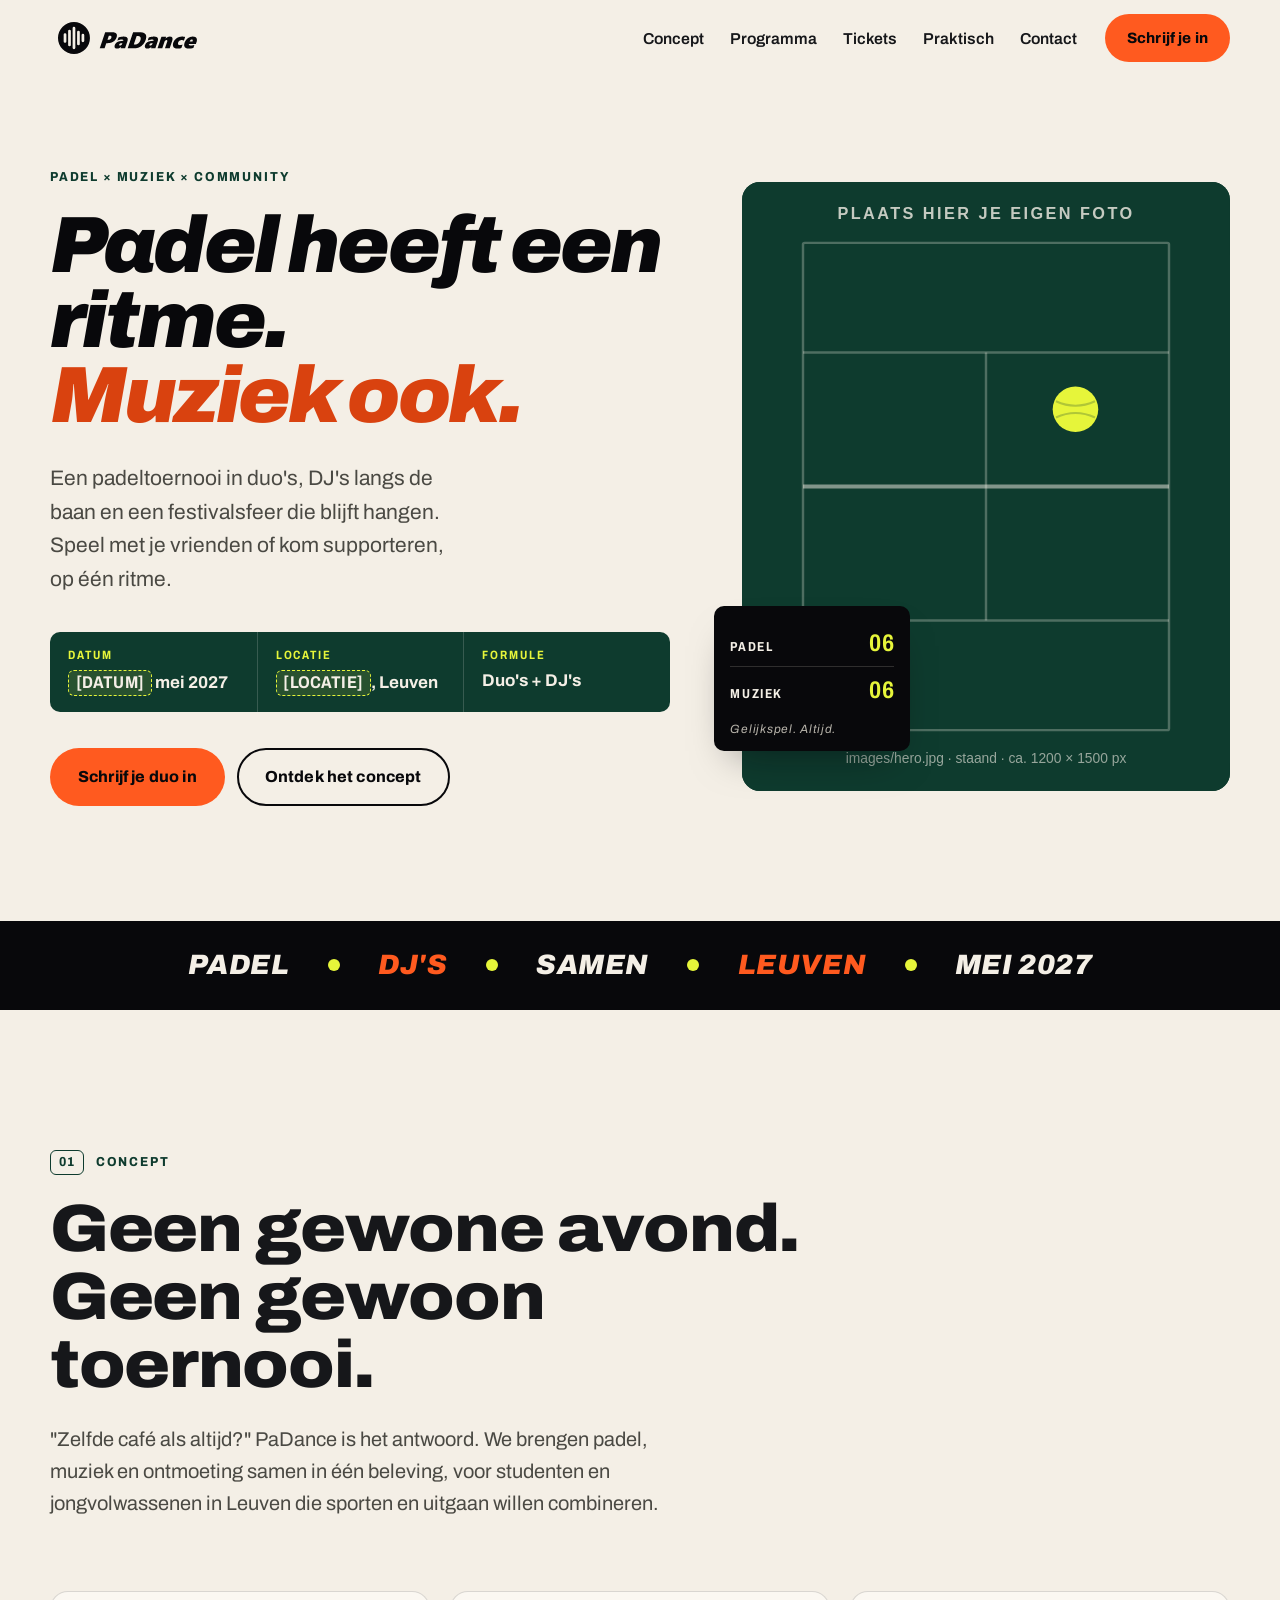
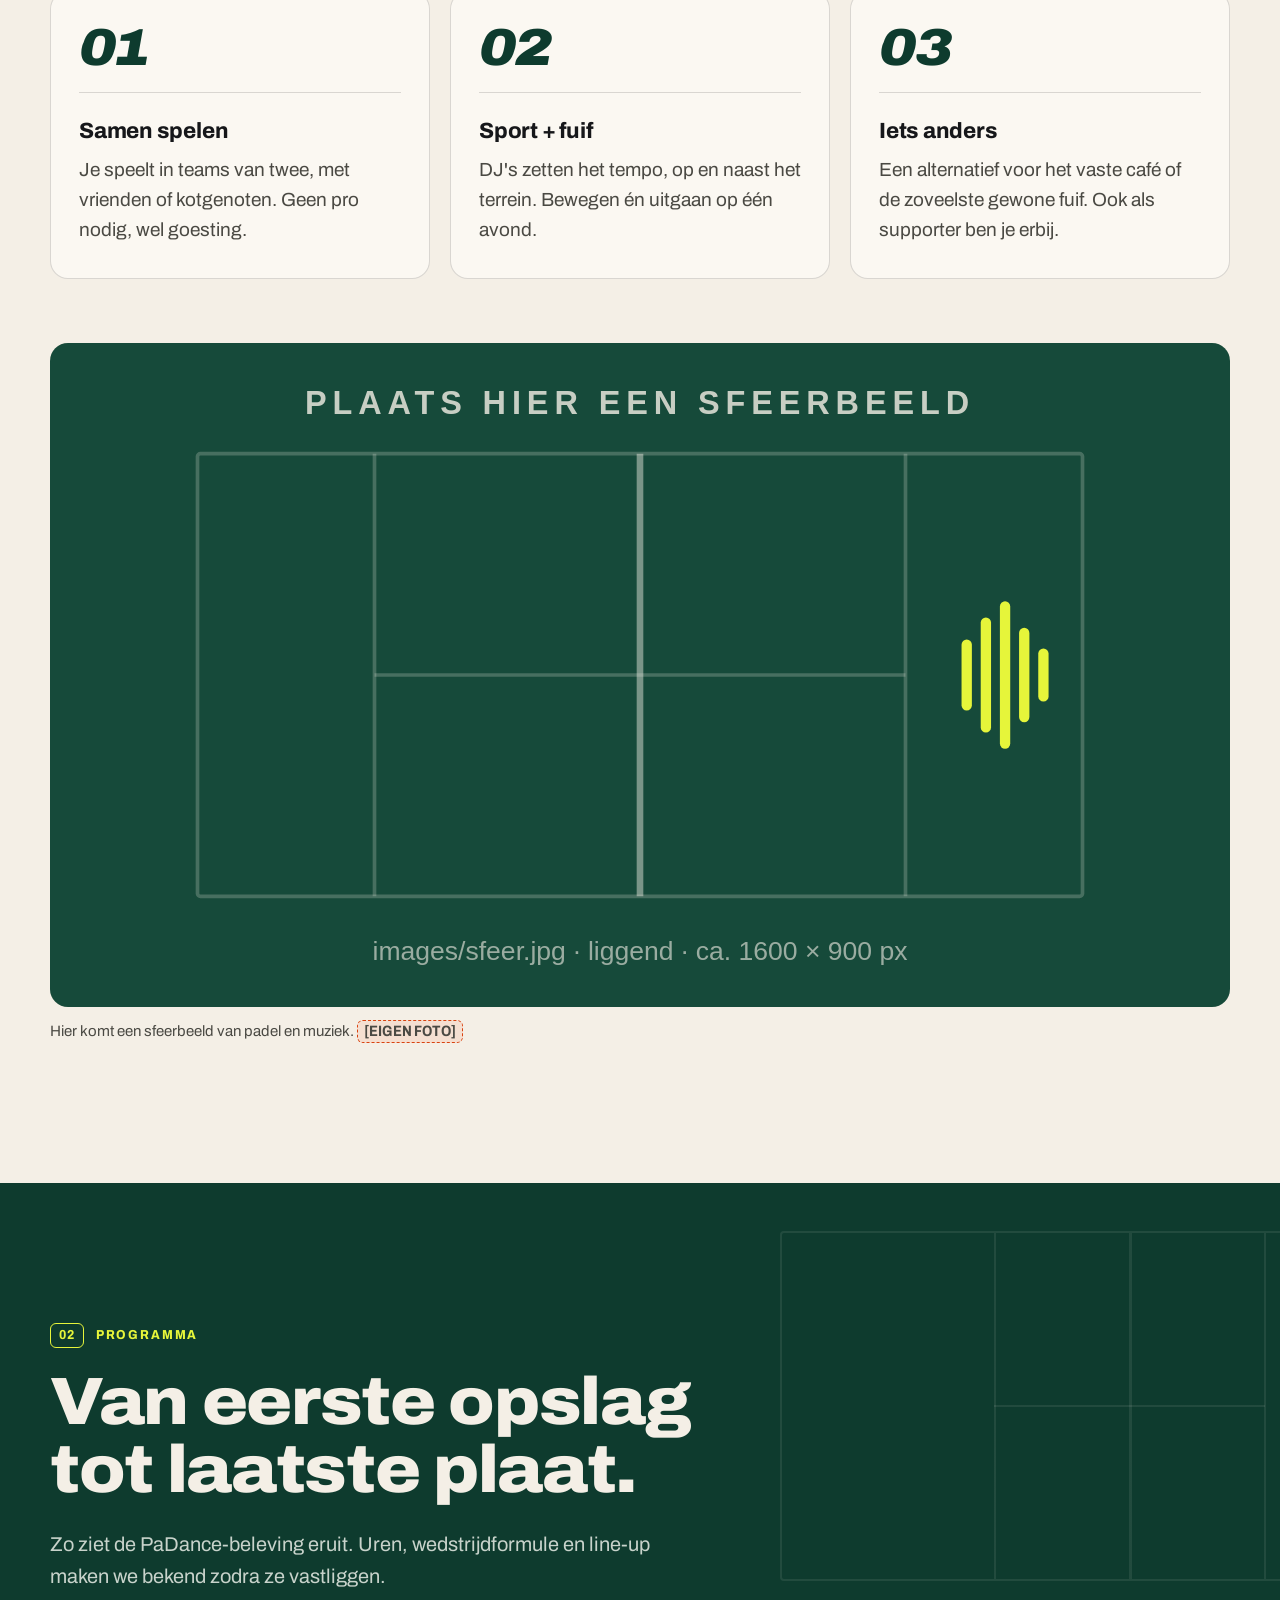
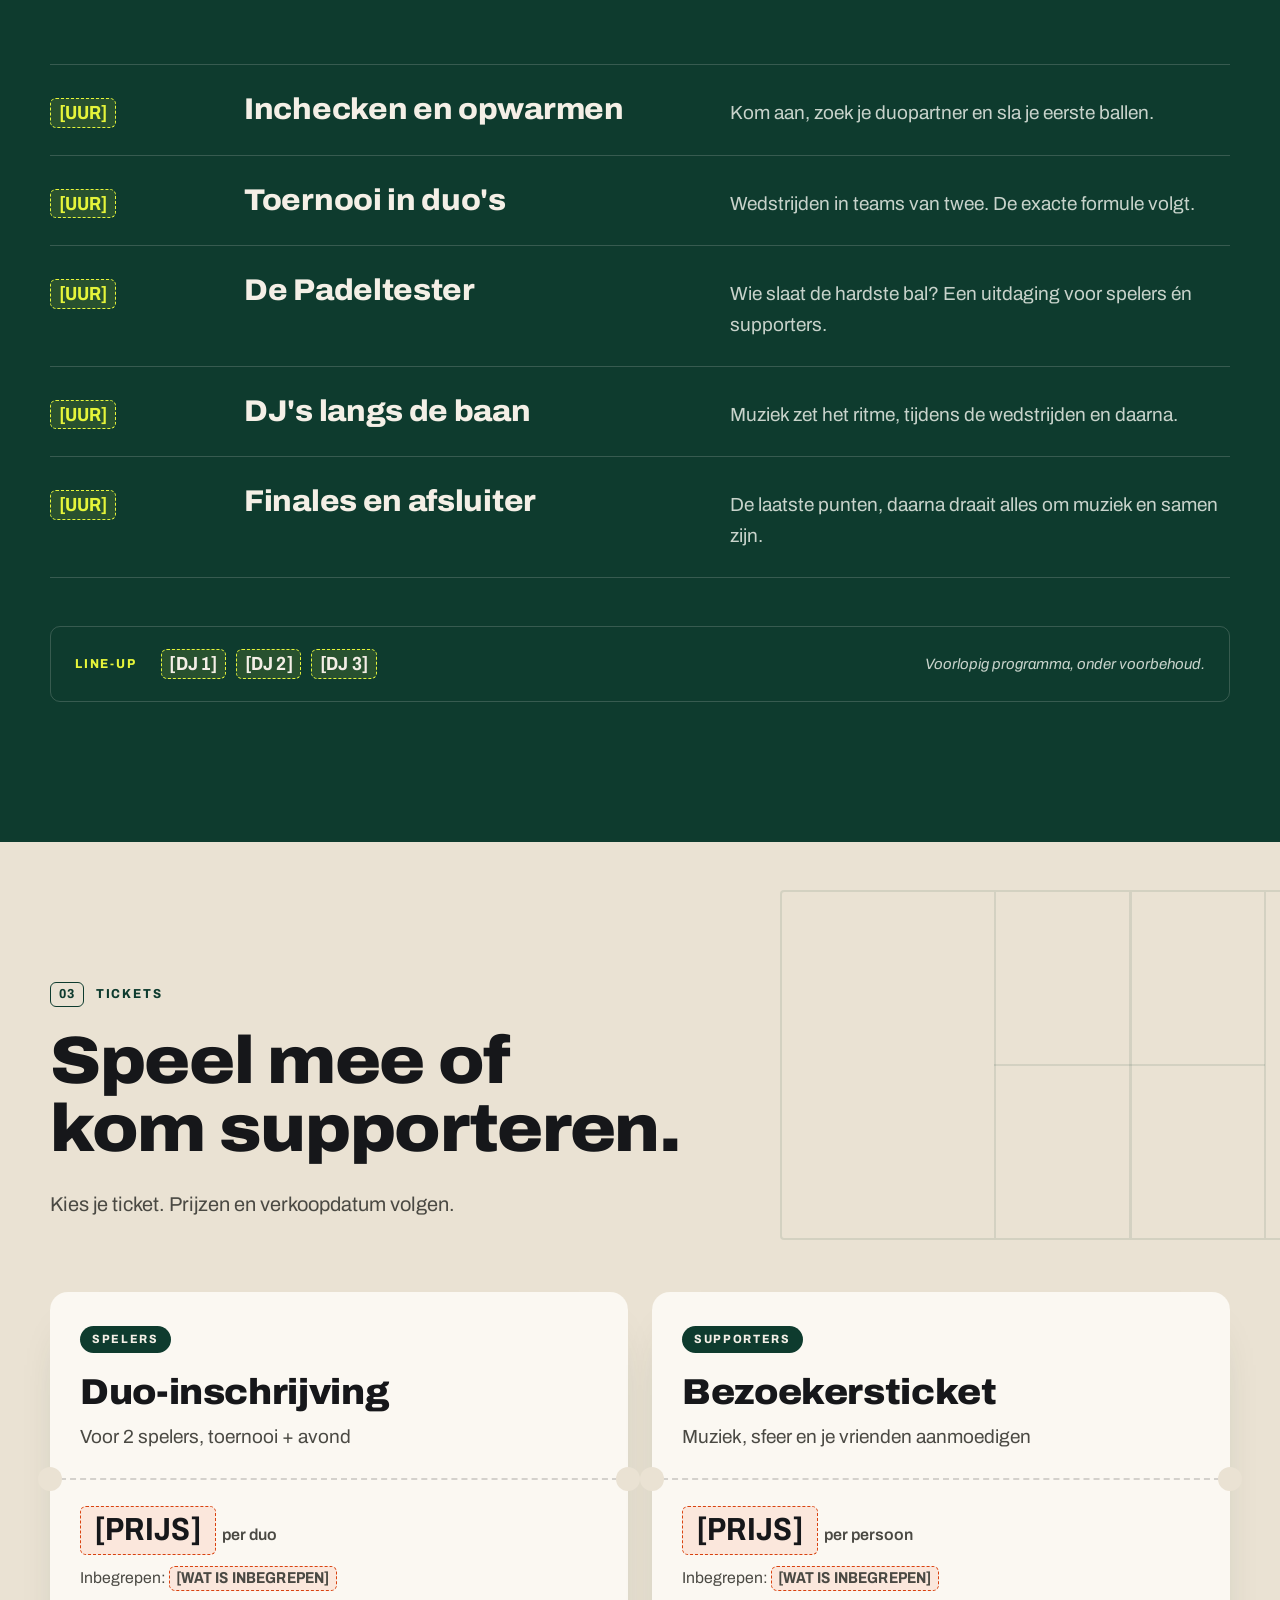
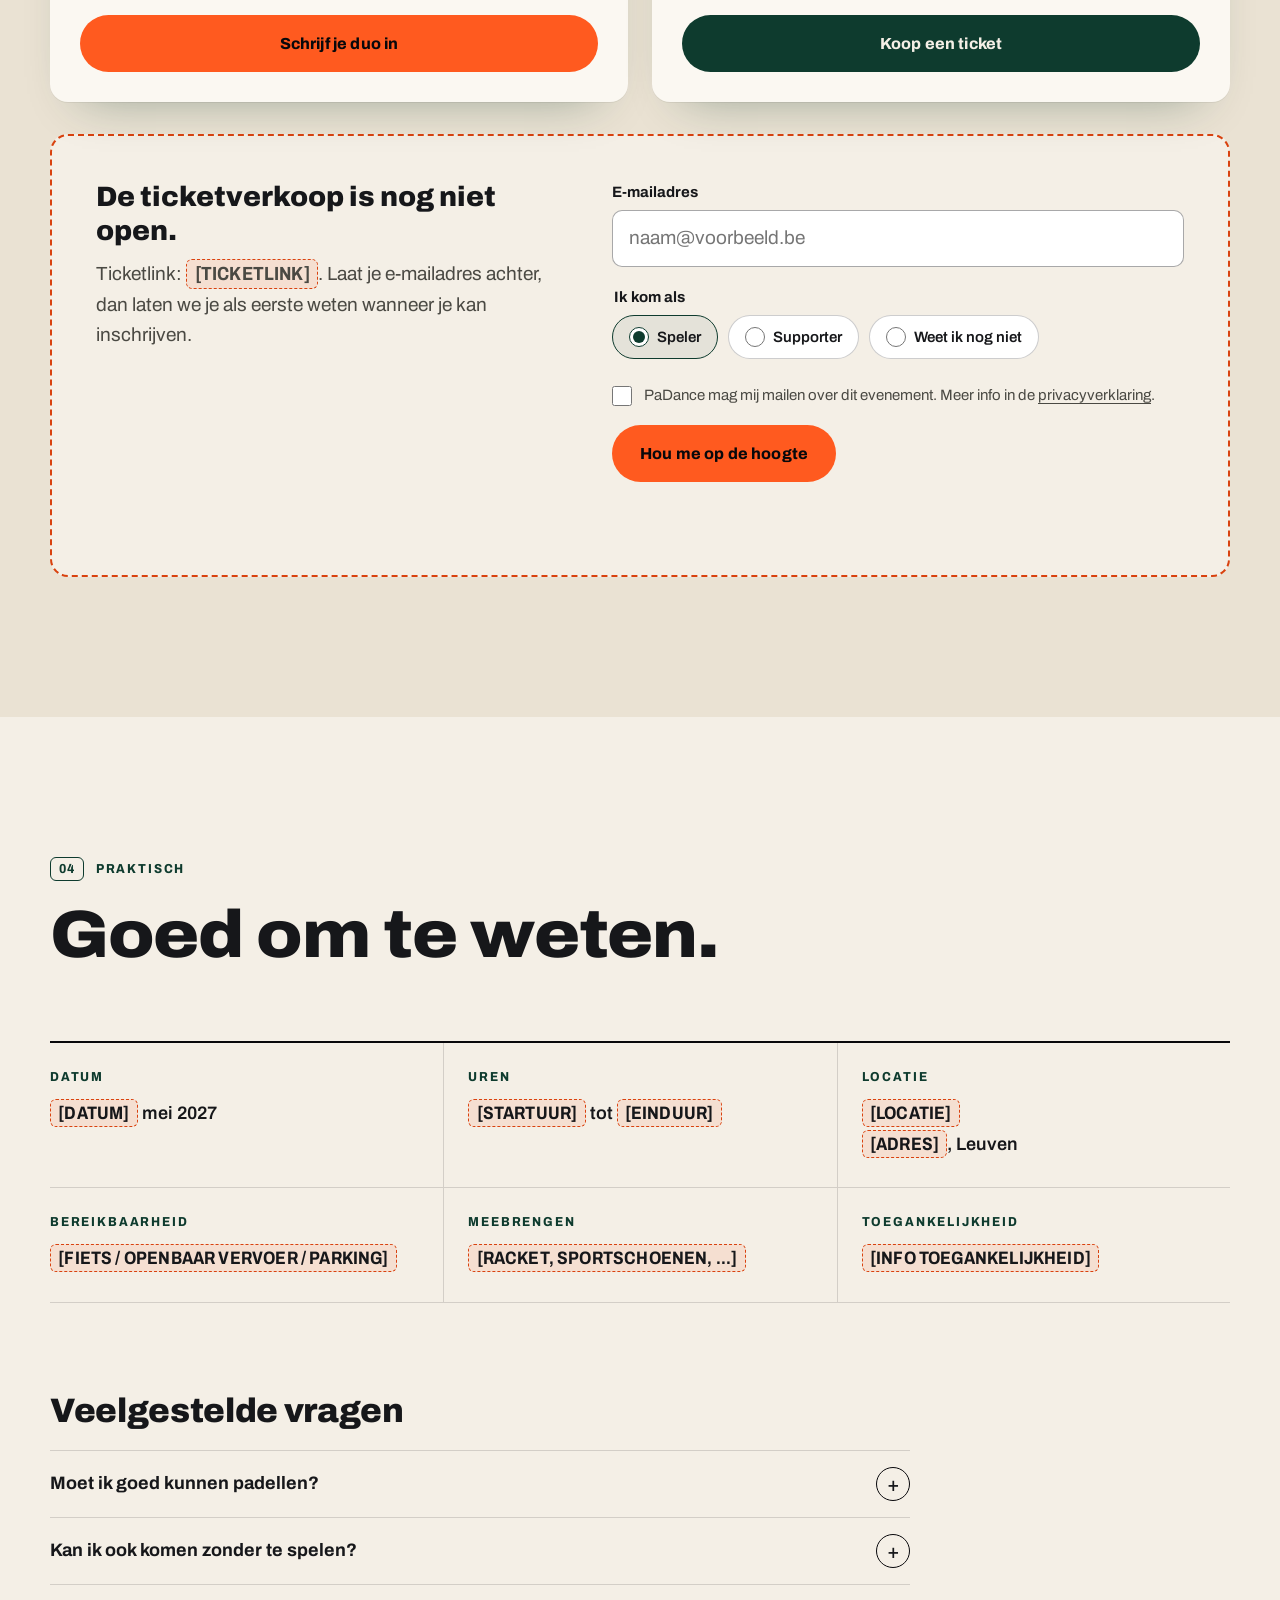
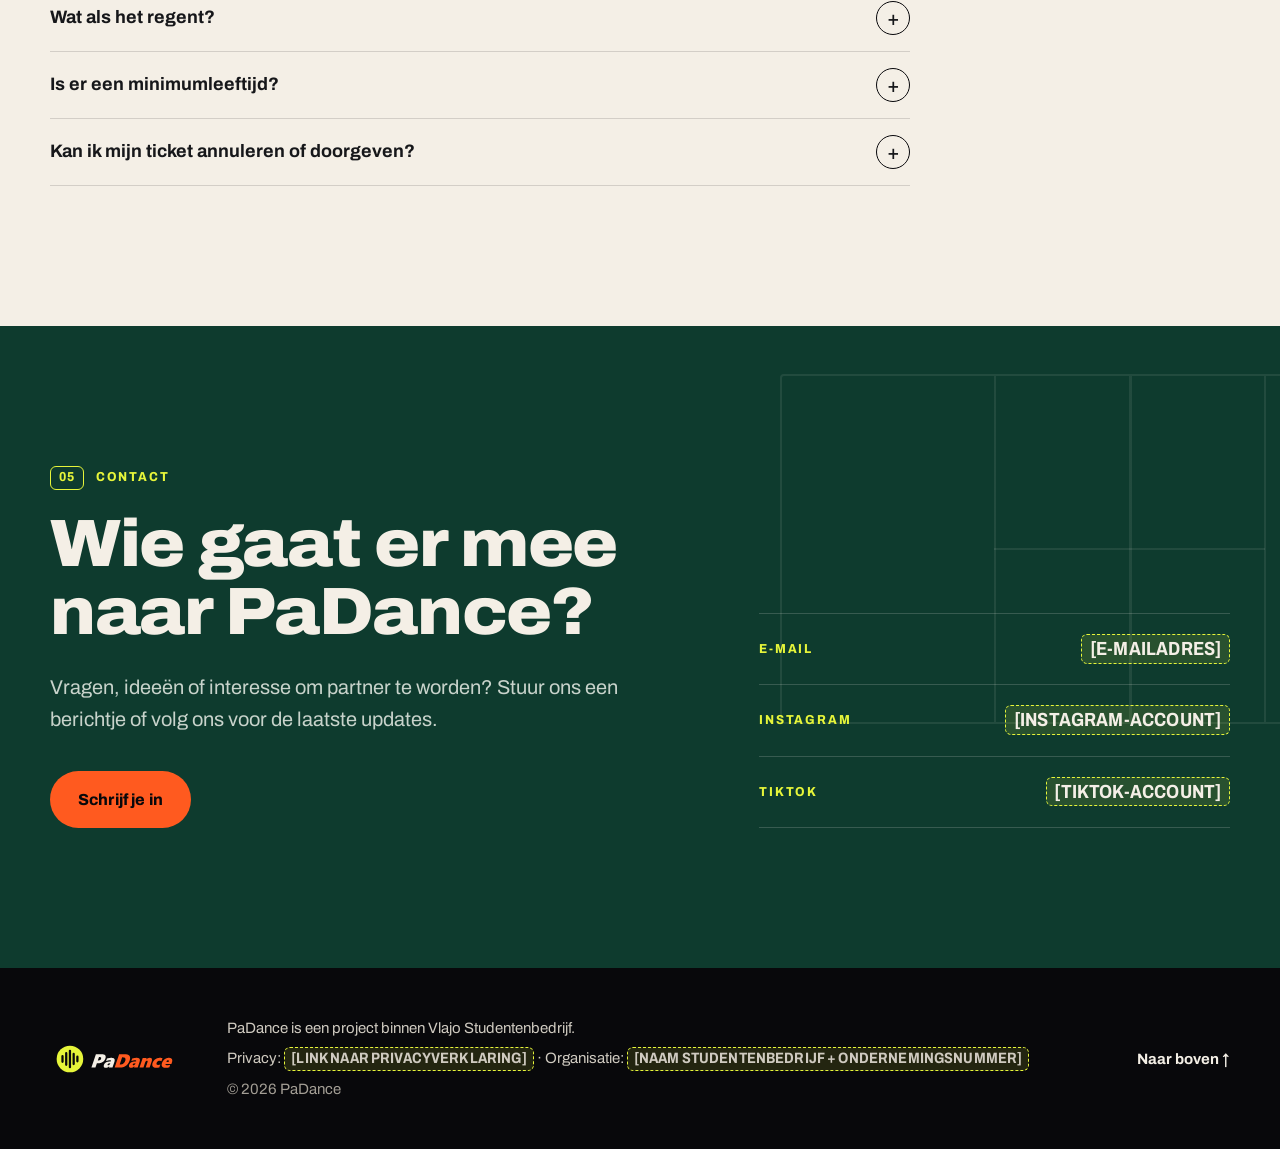
==== index.html @ 1773535c "site V1" ====
<!doctype html>
<html lang="nl-BE">
<head>
  <meta charset="utf-8">
  <meta name="viewport" content="width=device-width, initial-scale=1">

  <!-- ===== Metadata: pas datum en locatie aan zodra ze bevestigd zijn ===== -->
  <title>PaDance · Padel × muziek in Leuven</title>
  <meta name="description" content="PaDance combineert een padeltoernooi in duo's met DJ's en een festivalsfeer in Leuven. Speel of supporter, op één ritme. Mei 2027.">
  <link rel="canonical" href="https://padance.be/">
  <meta name="theme-color" content="#F4EFE6">

  <!-- Social sharing (Facebook, WhatsApp, LinkedIn, Instagram-links) -->
  <meta property="og:type" content="website">
  <meta property="og:locale" content="nl_BE">
  <meta property="og:site_name" content="PaDance">
  <meta property="og:title" content="PaDance · Padel × muziek in Leuven">
  <meta property="og:description" content="Een padeltoernooi in duo's, DJ's langs de baan en een festivalsfeer. Speel of supporter, op één ritme.">
  <meta property="og:url" content="https://padance.be/">
  <meta property="og:image" content="https://padance.be/images/og-image.png">
  <meta property="og:image:width" content="1200">
  <meta property="og:image:height" content="630">
  <meta property="og:image:alt" content="PaDance-logo op een groene padelbaan met de tekst: Padel heeft een ritme. Muziek ook.">
  <meta name="twitter:card" content="summary_large_image">
  <meta name="twitter:title" content="PaDance · Padel × muziek in Leuven">
  <meta name="twitter:description" content="Een padeltoernooi in duo's, DJ's langs de baan en een festivalsfeer. Speel of supporter, op één ritme.">
  <meta name="twitter:image" content="https://padance.be/images/og-image.png">

  <!-- Icons -->
  <link rel="icon" href="assets/padance-favicon.svg" type="image/svg+xml">
  <link rel="icon" href="assets/padance-favicon-32.png" type="image/png" sizes="32x32">
  <link rel="apple-touch-icon" href="assets/apple-touch-icon.png">

  <script>document.documentElement.classList.add('js')</script>
  <link rel="preload" href="assets/fonts/archivo-variable.woff2" as="font" type="font/woff2" crossorigin>
  <link rel="stylesheet" href="css/style.css">
  <script src="js/main.js" defer></script>
</head>
<body>
  <a class="skip-link" href="#main">Ga naar de inhoud</a>

  <!-- ===================== HEADER ===================== -->
  <header class="site-header" id="top">
    <div class="wrap header-inner">
      <a class="brand" href="#top" aria-label="PaDance, naar boven">
        <img src="assets/logo/padance-logo-black.svg" alt="PaDance" width="1135" height="351">
      </a>

      <button class="nav-toggle" type="button" aria-expanded="false" aria-controls="site-nav">
        <span class="nav-toggle-bars" aria-hidden="true"></span>
        <span class="nav-toggle-label">Menu</span>
      </button>

      <nav class="site-nav" id="site-nav" aria-label="Hoofdmenu">
        <ul>
          <li><a href="#concept">Concept</a></li>
          <li><a href="#programma">Programma</a></li>
          <li><a href="#tickets">Tickets</a></li>
          <li><a href="#info">Praktisch</a></li>
          <li><a href="#contact">Contact</a></li>
        </ul>
        <a class="btn btn-primary btn-sm" href="#tickets">Schrijf je in</a>
      </nav>
    </div>
  </header>

  <main id="main">

    <!-- ===================== HERO ===================== -->
    <section class="hero" aria-labelledby="hero-title">
      <div class="wrap hero-grid">
        <div class="hero-copy">
          <p class="eyebrow">Padel × muziek × community</p>
          <h1 id="hero-title" class="hero-title">
            Padel heeft een ritme.
            <span class="accent">Muziek ook.</span>
          </h1>
          <p class="lead">
            Een padeltoernooi in duo's, DJ's langs de baan en een festivalsfeer die blijft hangen.
            Speel met je vrienden of kom supporteren, op één ritme.
          </p>

          <!-- Scorebord met de kerngegevens -->
          <dl class="scoreboard" aria-label="Kerngegevens">
            <div class="score-cell">
              <dt>Datum</dt>
              <dd><span class="ph">[DATUM]</span> mei 2027</dd>
            </div>
            <div class="score-cell">
              <dt>Locatie</dt>
              <dd><span class="ph">[LOCATIE]</span>, Leuven</dd>
            </div>
            <div class="score-cell">
              <dt>Formule</dt>
              <dd>Duo's + DJ's</dd>
            </div>
          </dl>

          <div class="cta-row">
            <a class="btn btn-primary" href="#tickets">Schrijf je duo in</a>
            <a class="btn btn-ghost" href="#concept">Ontdek het concept</a>
          </div>
        </div>

        <div class="hero-visual">
          <!-- EIGEN BEELD: vervang images/hero-placeholder.svg door bv. images/hero.jpg (staand, ca. 1200×1500 px) -->
          <img class="hero-img" src="images/hero-placeholder.svg" alt="" width="1200" height="1500">
          <div class="mini-board" aria-hidden="true">
            <div class="mini-row"><span>Padel</span><b>06</b></div>
            <div class="mini-row"><span>Muziek</span><b>06</b></div>
            <p>Gelijkspel. Altijd.</p>
          </div>
        </div>
      </div>
    </section>

    <!-- Band met kernwoorden -->
    <div class="band" aria-hidden="true">
      <div class="band-inner">
        <span>Padel</span><i></i><span>DJ's</span><i></i><span>Samen</span><i></i><span>Leuven</span><i></i><span>Mei 2027</span>
      </div>
    </div>

    <!-- ===================== CONCEPT ===================== -->
    <section class="section" id="concept" aria-labelledby="concept-title">
      <div class="wrap">
        <header class="section-head">
          <p class="kicker"><span>01</span> Concept</p>
          <h2 id="concept-title">Geen gewone avond.<br>Geen gewoon toernooi.</h2>
          <p class="section-intro">
            "Zelfde café als altijd?" PaDance is het antwoord. We brengen padel, muziek en ontmoeting samen
            in één beleving, voor studenten en jongvolwassenen in Leuven die sporten en uitgaan willen combineren.
          </p>
        </header>

        <ol class="pillars">
          <li class="pillar">
            <span class="pillar-no">01</span>
            <h3>Samen spelen</h3>
            <p>Je speelt in teams van twee, met vrienden of kotgenoten. Geen pro nodig, wel goesting.</p>
          </li>
          <li class="pillar">
            <span class="pillar-no">02</span>
            <h3>Sport + fuif</h3>
            <p>DJ's zetten het tempo, op en naast het terrein. Bewegen én uitgaan op één avond.</p>
          </li>
          <li class="pillar">
            <span class="pillar-no">03</span>
            <h3>Iets anders</h3>
            <p>Een alternatief voor het vaste café of de zoveelste gewone fuif. Ook als supporter ben je erbij.</p>
          </li>
        </ol>

        <figure class="wide-figure">
          <!-- EIGEN BEELD: vervang images/sfeer-placeholder.svg door bv. images/sfeer.jpg (liggend, ca. 1600×900 px) -->
          <img src="images/sfeer-placeholder.svg" alt="" width="1600" height="900" loading="lazy">
          <figcaption>Hier komt een sfeerbeeld van padel en muziek. <span class="ph">[EIGEN FOTO]</span></figcaption>
        </figure>
      </div>
    </section>

    <!-- ===================== PROGRAMMA ===================== -->
    <section class="section section-green" id="programma" aria-labelledby="programma-title">
      <div class="wrap">
        <header class="section-head">
          <p class="kicker"><span>02</span> Programma</p>
          <h2 id="programma-title">Van eerste opslag<br>tot laatste plaat.</h2>
          <p class="section-intro">
            Zo ziet de PaDance-beleving eruit. Uren, wedstrijdformule en line-up maken we bekend zodra ze vastliggen.
          </p>
        </header>

        <ol class="timeline">
          <li>
            <span class="t-time"><span class="ph ph-dark">[UUR]</span></span>
            <div class="t-body">
              <h3>Inchecken en opwarmen</h3>
              <p>Kom aan, zoek je duopartner en sla je eerste ballen.</p>
            </div>
          </li>
          <li>
            <span class="t-time"><span class="ph ph-dark">[UUR]</span></span>
            <div class="t-body">
              <h3>Toernooi in duo's</h3>
              <p>Wedstrijden in teams van twee. De exacte formule volgt.</p>
            </div>
          </li>
          <li>
            <span class="t-time"><span class="ph ph-dark">[UUR]</span></span>
            <div class="t-body">
              <h3>De Padeltester</h3>
              <p>Wie slaat de hardste bal? Een uitdaging voor spelers én supporters.</p>
            </div>
          </li>
          <li>
            <span class="t-time"><span class="ph ph-dark">[UUR]</span></span>
            <div class="t-body">
              <h3>DJ's langs de baan</h3>
              <p>Muziek zet het ritme, tijdens de wedstrijden en daarna.</p>
            </div>
          </li>
          <li>
            <span class="t-time"><span class="ph ph-dark">[UUR]</span></span>
            <div class="t-body">
              <h3>Finales en afsluiter</h3>
              <p>De laatste punten, daarna draait alles om muziek en samen zijn.</p>
            </div>
          </li>
        </ol>

        <div class="lineup">
          <p class="lineup-label">Line-up</p>
          <ul>
            <li><span class="ph ph-dark">[DJ 1]</span></li>
            <li><span class="ph ph-dark">[DJ 2]</span></li>
            <li><span class="ph ph-dark">[DJ 3]</span></li>
          </ul>
          <p class="note">Voorlopig programma, onder voorbehoud.</p>
        </div>
      </div>
    </section>

    <!-- ===================== TICKETS ===================== -->
    <section class="section section-court" id="tickets" aria-labelledby="tickets-title">
      <div class="wrap">
        <header class="section-head">
          <p class="kicker"><span>03</span> Tickets</p>
          <h2 id="tickets-title">Speel mee of kom supporteren.</h2>
          <p class="section-intro">Kies je ticket. Prijzen en verkoopdatum volgen.</p>
        </header>

        <div class="tickets">
          <article class="ticket">
            <div class="ticket-top">
              <p class="ticket-type">Spelers</p>
              <h3>Duo-inschrijving</h3>
              <p class="ticket-sub">Voor 2 spelers, toernooi + avond</p>
            </div>
            <div class="ticket-bottom">
              <p class="price"><span class="ph">[PRIJS]</span> <small>per duo</small></p>
              <p class="ticket-incl">Inbegrepen: <span class="ph">[WAT IS INBEGREPEN]</span></p>
              <!-- Ticketlink: vul de URL in bij js/main.js (CONFIG.registrationUrl) -->
              <a class="btn btn-primary btn-block" href="#ticketlink" data-link="registration">Schrijf je duo in</a>
            </div>
          </article>

          <article class="ticket">
            <div class="ticket-top">
              <p class="ticket-type">Supporters</p>
              <h3>Bezoekersticket</h3>
              <p class="ticket-sub">Muziek, sfeer en je vrienden aanmoedigen</p>
            </div>
            <div class="ticket-bottom">
              <p class="price"><span class="ph">[PRIJS]</span> <small>per persoon</small></p>
              <p class="ticket-incl">Inbegrepen: <span class="ph">[WAT IS INBEGREPEN]</span></p>
              <!-- Ticketlink: vul de URL in bij js/main.js (CONFIG.ticketUrl) -->
              <a class="btn btn-dark btn-block" href="#ticketlink" data-link="ticket">Koop een ticket</a>
            </div>
          </article>
        </div>

        <!-- Doel van de ticketknoppen zolang er nog geen ticketlink is -->
        <div class="notice" id="ticketlink" tabindex="-1">
          <div class="notice-text">
            <p class="notice-title">De ticketverkoop is nog niet open.</p>
            <p>Ticketlink: <span class="ph">[TICKETLINK]</span>. Laat je e-mailadres achter, dan laten we je als eerste weten wanneer je kan inschrijven.</p>
          </div>

          <!-- Interesseformulier: werkt gratis via Netlify Forms zodra de site online staat -->
          <form class="interest-form" name="interesse" method="POST" data-netlify="true" netlify-honeypot="bot-field">
            <input type="hidden" name="form-name" value="interesse">
            <p class="hp" aria-hidden="true"><label>Laat dit leeg <input name="bot-field" tabindex="-1" autocomplete="off"></label></p>

            <div class="field">
              <label for="email">E-mailadres</label>
              <input id="email" name="email" type="email" autocomplete="email" required placeholder="naam@voorbeeld.be">
            </div>

            <fieldset class="field choice">
              <legend>Ik kom als</legend>
              <label><input type="radio" name="profiel" value="speler" checked> Speler</label>
              <label><input type="radio" name="profiel" value="supporter"> Supporter</label>
              <label><input type="radio" name="profiel" value="weet-nog-niet"> Weet ik nog niet</label>
            </fieldset>

            <label class="consent">
              <input type="checkbox" name="toestemming" value="ja" required>
              <span>PaDance mag mij mailen over dit evenement. Meer info in de <a href="#privacy">privacyverklaring</a>.</span>
            </label>

            <button class="btn btn-primary" type="submit">Hou me op de hoogte</button>
            <p class="form-status" role="status" aria-live="polite"></p>
          </form>
        </div>
      </div>
    </section>

    <!-- ===================== PRAKTISCH ===================== -->
    <section class="section" id="info" aria-labelledby="info-title">
      <div class="wrap">
        <header class="section-head">
          <p class="kicker"><span>04</span> Praktisch</p>
          <h2 id="info-title">Goed om te weten.</h2>
        </header>

        <dl class="facts">
          <div class="fact">
            <dt>Datum</dt>
            <dd><span class="ph">[DATUM]</span> mei 2027</dd>
          </div>
          <div class="fact">
            <dt>Uren</dt>
            <dd><span class="ph">[STARTUUR]</span> tot <span class="ph">[EINDUUR]</span></dd>
          </div>
          <div class="fact">
            <dt>Locatie</dt>
            <dd><span class="ph">[LOCATIE]</span><br><span class="ph">[ADRES]</span>, Leuven</dd>
          </div>
          <div class="fact">
            <dt>Bereikbaarheid</dt>
            <dd><span class="ph">[FIETS / OPENBAAR VERVOER / PARKING]</span></dd>
          </div>
          <div class="fact">
            <dt>Meebrengen</dt>
            <dd><span class="ph">[RACKET, SPORTSCHOENEN, ...]</span></dd>
          </div>
          <div class="fact">
            <dt>Toegankelijkheid</dt>
            <dd><span class="ph">[INFO TOEGANKELIJKHEID]</span></dd>
          </div>
        </dl>

        <div class="faq">
          <h3 class="faq-title">Veelgestelde vragen</h3>
          <details>
            <summary>Moet ik goed kunnen padellen?</summary>
            <p><span class="ph">[ANTWOORD: niveau en wedstrijdformule]</span></p>
          </details>
          <details>
            <summary>Kan ik ook komen zonder te spelen?</summary>
            <p>Dat is de bedoeling: PaDance is er voor spelers én supporters. <span class="ph">[BEVESTIGEN + TICKETINFO]</span></p>
          </details>
          <details>
            <summary>Wat als het regent?</summary>
            <p><span class="ph">[WEERPLAN]</span></p>
          </details>
          <details>
            <summary>Is er een minimumleeftijd?</summary>
            <p><span class="ph">[LEEFTIJD]</span></p>
          </details>
          <details>
            <summary>Kan ik mijn ticket annuleren of doorgeven?</summary>
            <p><span class="ph">[ANNULERINGSVOORWAARDEN]</span></p>
          </details>
        </div>
      </div>
    </section>

    <!-- ===================== CONTACT ===================== -->
    <section class="section section-green contact" id="contact" aria-labelledby="contact-title">
      <div class="wrap contact-grid">
        <div>
          <p class="kicker"><span>05</span> Contact</p>
          <h2 id="contact-title">Wie gaat er mee<br>naar PaDance?</h2>
          <p class="section-intro">Vragen, ideeën of interesse om partner te worden? Stuur ons een berichtje of volg ons voor de laatste updates.</p>
          <div class="cta-row">
            <a class="btn btn-primary" href="#ticketlink">Schrijf je in</a>
          </div>
        </div>

        <ul class="contact-list">
          <li>
            <span class="c-label">E-mail</span>
            <!-- Vervang door: <a href="mailto:jouw@adres.be">jouw@adres.be</a> -->
            <span class="c-value"><span class="ph ph-dark">[E-MAILADRES]</span></span>
          </li>
          <li>
            <span class="c-label">Instagram</span>
            <!-- Vervang door: <a href="https://www.instagram.com/jouwaccount">@jouwaccount</a> -->
            <span class="c-value"><span class="ph ph-dark">[INSTAGRAM-ACCOUNT]</span></span>
          </li>
          <li>
            <span class="c-label">TikTok</span>
            <!-- Vervang door: <a href="https://www.tiktok.com/@jouwaccount">@jouwaccount</a> -->
            <span class="c-value"><span class="ph ph-dark">[TIKTOK-ACCOUNT]</span></span>
          </li>
        </ul>
      </div>
    </section>

  </main>

  <!-- ===================== FOOTER ===================== -->
  <footer class="site-footer">
    <div class="wrap footer-inner">
      <img src="assets/logo/padance-logo-primary.svg" alt="PaDance" width="1135" height="351" class="footer-logo">
      <div class="footer-text">
        <p>PaDance is een project binnen Vlajo Studentenbedrijf.</p>
        <p id="privacy">Privacy: <span class="ph ph-dark">[LINK NAAR PRIVACYVERKLARING]</span> · Organisatie: <span class="ph ph-dark">[NAAM STUDENTENBEDRIJF + ONDERNEMINGSNUMMER]</span></p>
        <p class="footer-small">© <span data-year>2026</span> PaDance</p>
      </div>
      <a class="to-top" href="#top">Naar boven <span aria-hidden="true">↑</span></a>
    </div>
  </footer>
</body>
</html>
---- css/style.css ----
/* =========================================================
   PaDance landingspagina
   Kleuren: merkkleuren PaDance + diep baangroen als basiskleur.
   ========================================================= */

@font-face {
  font-family: "Archivo";
  src: url("../assets/fonts/archivo-variable.woff2") format("woff2");
  font-weight: 100 900;
  font-stretch: 62% 125%;
  font-style: normal;
  font-display: swap;
}
@font-face {
  font-family: "Archivo";
  src: url("../assets/fonts/archivo-variable-italic.woff2") format("woff2");
  font-weight: 100 900;
  font-stretch: 62% 125%;
  font-style: italic;
  font-display: swap;
}

:root {
  /* Merkkleuren (bevestigd, uit het logo) */
  --lime: #E6F53A;
  --orange: #FF5A1F;
  --cream: #F4EFE6;
  --ink: #08080B;
  /* Uit de pitchdeck */
  --orange-deep: #D9420F;
  /* Aanvullend voor de site */
  --green: #0E3B2E;        /* diep baangroen */
  --green-2: #164A3A;
  --green-line: rgba(244, 239, 230, .18);
  --sand-2: #EAE2D3;       /* iets donkerder zand */
  --paper: #FBF8F2;        /* kaarten */
  --text: #16171A;
  --muted: #4A4943;
  --on-green: #F4EFE6;
  --on-green-muted: #C8D3CB;
  --line: rgba(8, 8, 11, .14);

  --radius: 18px;
  --radius-sm: 10px;
  --wrap: 1180px;
  --gutter: clamp(20px, 5vw, 48px);
  --space: clamp(72px, 11vw, 140px);

  --font: "Archivo", system-ui, -apple-system, "Segoe UI", Roboto, Arial, sans-serif;
}

/* ---------- Basis ---------- */
*, *::before, *::after { box-sizing: border-box; }
html { -webkit-text-size-adjust: 100%; scroll-padding-top: 88px; }
@media (prefers-reduced-motion: no-preference) {
  html { scroll-behavior: smooth; }
}
body {
  margin: 0;
  background: var(--cream);
  color: var(--text);
  font-family: var(--font);
  font-size: clamp(1.0625rem, .35vw + 1rem, 1.1875rem);
  line-height: 1.6;
  font-stretch: 100%;
  text-rendering: optimizeLegibility;
  -webkit-font-smoothing: antialiased;
}
img { display: block; max-width: 100%; height: auto; }
a { color: inherit; text-underline-offset: .18em; }
h1, h2, h3 { margin: 0; line-height: 1.02; letter-spacing: -.02em; }
h2 {
  font-size: clamp(2.25rem, 4.6vw + .5rem, 4.25rem);
  font-weight: 850;
  font-stretch: 108%;
  text-wrap: balance;
}
h3 { font-size: 1.375rem; font-weight: 750; letter-spacing: -.01em; line-height: 1.2; }
p { margin: 0; }
ul, ol { margin: 0; padding: 0; list-style: none; }

.wrap { width: min(100% - 2 * var(--gutter), var(--wrap)); margin-inline: auto; }

:focus-visible {
  outline: 3px solid var(--orange-deep);
  outline-offset: 3px;
  border-radius: 4px;
}
.section-green :focus-visible,
.site-footer :focus-visible { outline-color: var(--lime); }

.skip-link {
  position: absolute; left: 16px; top: -100px; z-index: 100;
  background: var(--ink); color: var(--cream);
  padding: 12px 18px; border-radius: var(--radius-sm); text-decoration: none; font-weight: 700;
}
.skip-link:focus { top: 16px; }

/* ---------- Invulvelden: duidelijk herkenbaar ---------- */
.ph {
  display: inline-block;
  padding: 0 .4em;
  border: 1.5px dashed var(--orange-deep);
  border-radius: 6px;
  background: rgba(255, 90, 31, .1);
  color: inherit;
  font-weight: 700;
  font-stretch: 85%;
  letter-spacing: .01em;
  line-height: 1.45;
  white-space: normal;
}
.ph-dark, .section-green .ph, .site-footer .ph {
  border-color: var(--lime);
  background: rgba(230, 245, 58, .12);
}

/* ---------- Knoppen ---------- */
.btn {
  display: inline-flex; align-items: center; justify-content: center; gap: .5em;
  min-height: 52px; padding: 14px 26px;
  border: 2px solid transparent; border-radius: 999px;
  font: inherit; font-weight: 750; font-size: 1rem; letter-spacing: .01em;
  text-decoration: none; cursor: pointer;
  transition: background-color .15s ease, color .15s ease, border-color .15s ease, transform .15s ease;
}
.btn:active { transform: translateY(1px); }
.btn-primary { background: var(--orange); color: var(--ink); }
.btn-primary:hover { background: #FF7240; }
.btn-dark { background: var(--green); color: var(--cream); }
.btn-dark:hover { background: var(--green-2); }
.btn-ghost { border-color: var(--ink); color: var(--ink); background: transparent; }
.btn-ghost:hover { background: var(--ink); color: var(--cream); }
.btn-sm { min-height: 44px; padding: 10px 20px; font-size: .9375rem; }
.btn-block { width: 100%; }
.cta-row { display: flex; flex-wrap: wrap; gap: 12px; margin-top: 36px; }

/* ---------- Header ---------- */
.site-header {
  position: sticky; top: 0; z-index: 50;
  background: rgba(244, 239, 230, .92);
  backdrop-filter: saturate(1.4) blur(10px);
  -webkit-backdrop-filter: saturate(1.4) blur(10px);
  border-bottom: 1px solid transparent;
  transition: border-color .2s ease;
}
.site-header.is-scrolled { border-bottom-color: var(--line); }
.header-inner { display: flex; align-items: center; justify-content: space-between; min-height: 76px; gap: 24px; }
.brand { display: block; flex-shrink: 0; }
.brand img { height: 48px; width: auto; }

.site-nav { display: flex; align-items: center; gap: 28px; }
.site-nav ul { display: flex; gap: 26px; }
.site-nav ul a {
  text-decoration: none; font-weight: 600; font-size: .9875rem;
  padding: 6px 0; border-bottom: 2px solid transparent;
}
.site-nav ul a:hover { border-bottom-color: var(--orange); }

.nav-toggle {
  display: none; align-items: center; gap: 10px;
  min-height: 44px; padding: 8px 14px;
  background: transparent; border: 2px solid var(--ink); border-radius: 999px;
  font: inherit; font-weight: 700; font-size: .9375rem; color: var(--ink); cursor: pointer;
}
.nav-toggle-bars, .nav-toggle-bars::before, .nav-toggle-bars::after {
  display: block; width: 18px; height: 2px; background: currentColor; border-radius: 2px; content: "";
  transition: transform .2s ease, opacity .2s ease;
}
.nav-toggle-bars { position: relative; }
.nav-toggle-bars::before { position: absolute; top: -6px; }
.nav-toggle-bars::after { position: absolute; top: 6px; }
.nav-toggle[aria-expanded="true"] .nav-toggle-bars { background: transparent; }
.nav-toggle[aria-expanded="true"] .nav-toggle-bars::before { transform: translateY(6px) rotate(45deg); }
.nav-toggle[aria-expanded="true"] .nav-toggle-bars::after { transform: translateY(-6px) rotate(-45deg); }

@media (max-width: 900px) {
  .js .nav-toggle { display: inline-flex; }
  .brand img { height: 40px; }
  .js .site-nav {
    position: absolute; left: 0; right: 0; top: 100%;
    flex-direction: column; align-items: stretch; gap: 20px;
    padding: 12px var(--gutter) 28px;
    background: var(--cream); border-bottom: 1px solid var(--line);
    box-shadow: 0 24px 40px -24px rgba(8, 8, 11, .25);
  }
  .js .site-nav:not(.is-open) { display: none; }
  .site-nav ul { flex-direction: column; gap: 0; }
  .site-nav ul a {
    display: block; padding: 14px 0; font-size: 1.25rem; font-weight: 750;
    border-bottom: 1px solid var(--line);
  }
  .site-nav ul a:hover { border-bottom-color: var(--line); color: var(--orange-deep); }
  /* Zonder JavaScript: menu gewoon onder het logo tonen */
  html:not(.js) .header-inner { flex-wrap: wrap; padding-block: 12px; }
  html:not(.js) .site-nav { flex-wrap: wrap; }
  html:not(.js) .site-nav ul { flex-direction: row; flex-wrap: wrap; gap: 4px 18px; }
  html:not(.js) .site-nav ul a { font-size: 1rem; border: 0; padding: 4px 0; }
}

/* ---------- Hero ---------- */
.hero { padding: clamp(40px, 7vw, 96px) 0 clamp(64px, 9vw, 120px); }
.hero-grid {
  display: grid; gap: clamp(40px, 6vw, 72px);
  grid-template-columns: minmax(0, 1.12fr) minmax(0, .88fr);
  align-items: center;
}
.eyebrow, .kicker {
  font-size: .8125rem; font-weight: 750; font-stretch: 90%;
  letter-spacing: .14em; text-transform: uppercase; color: var(--green);
}
.hero-title {
  margin-top: 22px;
  font-size: clamp(2.9rem, 5.6vw + .5rem, 5.6rem);
  font-weight: 900; font-style: italic; font-stretch: 100%;
  line-height: .94; letter-spacing: -.035em;
  color: var(--ink);
}
.hero-title .accent { display: block; color: var(--orange-deep); }
.lead { margin-top: 28px; max-width: 34ch; font-size: clamp(1.125rem, .5vw + 1rem, 1.3125rem); color: var(--muted); }

/* Scorebord */
.scoreboard {
  display: grid; grid-template-columns: repeat(3, minmax(0, 1fr));
  margin: 36px 0 0; max-width: 620px;
  background: var(--green); color: var(--on-green);
  border-radius: var(--radius-sm); overflow: hidden;
}
.score-cell { padding: 14px 18px 16px; }
.score-cell + .score-cell { border-left: 1px solid var(--green-line); }
.score-cell dt {
  font-size: .75rem; font-weight: 700; font-stretch: 80%;
  letter-spacing: .16em; text-transform: uppercase; color: var(--lime);
}
.score-cell dd { margin: 4px 0 0; font-weight: 700; font-size: 1.0625rem; line-height: 1.35; font-variant-numeric: tabular-nums; }
.score-cell .ph { border-color: var(--lime); background: rgba(230, 245, 58, .12); }

/* Hero beeld */
.hero-visual { position: relative; }
.hero-img {
  width: 100%; aspect-ratio: 4 / 5; object-fit: cover;
  border-radius: var(--radius);
  background: var(--green);
}
.mini-board {
  position: absolute; left: -28px; bottom: 40px;
  width: 196px; padding: 14px 16px 12px;
  background: var(--ink); color: var(--cream);
  border-radius: var(--radius-sm);
  box-shadow: 0 20px 40px -20px rgba(8, 8, 11, .5);
  font-stretch: 80%;
}
.mini-row {
  display: flex; justify-content: space-between; align-items: baseline;
  padding: 4px 0; font-weight: 700; text-transform: uppercase; letter-spacing: .12em; font-size: .8125rem;
}
.mini-row + .mini-row { border-top: 1px solid rgba(244, 239, 230, .16); }
.mini-row b { color: var(--lime); font-size: 1.5rem; letter-spacing: .04em; font-variant-numeric: tabular-nums; }
.mini-board p { margin-top: 6px; font-size: .75rem; color: #B7B3AA; letter-spacing: .06em; font-stretch: 100%; font-style: italic; }

/* ---------- Band ---------- */
.band { background: var(--ink); color: var(--cream); overflow: hidden; }
.band-inner {
  display: flex; align-items: center; justify-content: center; flex-wrap: wrap;
  gap: 14px clamp(18px, 3vw, 40px);
  padding: 22px var(--gutter);
  font-size: clamp(1.125rem, 1.6vw + .5rem, 1.75rem); font-weight: 850; font-style: italic;
  text-transform: uppercase; letter-spacing: .02em;
}
.band-inner i { width: 12px; height: 12px; border-radius: 50%; background: var(--lime); flex-shrink: 0; }
.band-inner span:nth-of-type(2n) { color: var(--orange); }

/* ---------- Secties ---------- */
.section { padding: var(--space) 0; }
.section-head { max-width: 760px; margin-bottom: clamp(44px, 6vw, 72px); }
.kicker { display: flex; align-items: center; gap: 12px; margin-bottom: 20px; }
.kicker span {
  display: inline-grid; place-items: center;
  min-width: 2.6em; height: 1.9em; padding: 0 .4em;
  border: 1.5px solid currentColor; border-radius: 6px;
  font-variant-numeric: tabular-nums; letter-spacing: .06em;
}
.section-intro { margin-top: 24px; max-width: 58ch; color: var(--muted); font-size: clamp(1.0625rem, .4vw + 1rem, 1.25rem); }

/* Groene secties met baanlijnen */
.section-green {
  position: relative; isolation: isolate;
  background: var(--green); color: var(--on-green);
}
.section-green { overflow: hidden; }
.section-green::before,
.section-court::before {
  /* omtrek van een padelbaan (bovenaanzicht), heel subtiel */
  --court: rgba(244, 239, 230, .09);
  content: ""; position: absolute; z-index: -1; pointer-events: none;
  width: 700px; height: 350px; right: -200px; top: 48px;
  border: 2px solid var(--court); border-radius: 4px;
  background:
    linear-gradient(var(--court), var(--court)) center / 3px 100% no-repeat,
    linear-gradient(var(--court), var(--court)) 30.5% 50% / 2px 100% no-repeat,
    linear-gradient(var(--court), var(--court)) 69.5% 50% / 2px 100% no-repeat,
    linear-gradient(var(--court), var(--court)) center / 39% 2px no-repeat;
}
.section-green h2 { color: var(--cream); }
.section-green .kicker { color: var(--lime); }
.section-green .section-intro { color: var(--on-green-muted); }

/* Concept: pijlers */
.pillars { display: grid; grid-template-columns: repeat(3, minmax(0, 1fr)); gap: 20px; }
.pillar {
  position: relative;
  padding: 30px 28px 32px;
  background: var(--paper);
  border: 1px solid var(--line);
  border-radius: var(--radius);
}
.pillar-no {
  display: block; margin-bottom: 44px;
  font-size: 3.25rem; line-height: 1; font-weight: 900; font-style: italic; font-stretch: 110%;
  color: var(--green); letter-spacing: -.03em;
}
.pillar::after {
  /* netlijn-accent */
  content: ""; position: absolute; left: 28px; right: 28px; top: 100px;
  height: 1px; background: var(--line);
}
.pillar h3 { margin-bottom: 10px; }
.pillar p { color: var(--muted); }

.wide-figure { margin: clamp(40px, 6vw, 64px) 0 0; }
.wide-figure img { width: 100%; aspect-ratio: 16 / 9; object-fit: cover; border-radius: var(--radius); background: var(--sand-2); }
.wide-figure figcaption { margin-top: 12px; font-size: .9375rem; color: var(--muted); }

/* Programma: tijdlijn als scorebord */
.timeline { border-top: 1px solid var(--green-line); }
.timeline li {
  display: grid; grid-template-columns: 170px minmax(0, 1fr);
  gap: 24px; align-items: baseline;
  padding: 26px 0; border-bottom: 1px solid var(--green-line);
}
.t-time { font-weight: 800; font-stretch: 85%; color: var(--lime); font-variant-numeric: tabular-nums; letter-spacing: .04em; }
.t-body { display: grid; grid-template-columns: minmax(0, 1fr) minmax(0, 1.1fr); gap: 8px 32px; align-items: baseline; }
.t-body h3 { font-size: clamp(1.375rem, 1.2vw + 1rem, 1.875rem); font-weight: 800; font-stretch: 105%; }
.t-body p { color: var(--on-green-muted); }

.lineup {
  display: flex; flex-wrap: wrap; align-items: center; gap: 16px 24px;
  margin-top: 48px; padding: 22px 24px;
  border: 1px solid var(--green-line); border-radius: var(--radius-sm);
}
.lineup-label { font-size: .8125rem; font-weight: 750; letter-spacing: .14em; text-transform: uppercase; color: var(--lime); font-stretch: 90%; }
.lineup ul { display: flex; flex-wrap: wrap; gap: 10px; }
.lineup li { font-weight: 700; }
.lineup .note { margin-left: auto; font-size: .9375rem; color: var(--on-green-muted); font-style: italic; }

/* Tickets */
.section-court { background: var(--sand-2); position: relative; isolation: isolate; overflow: hidden; }
.section-court::before { --court: rgba(14, 59, 46, .1); }
.tickets { display: grid; grid-template-columns: repeat(2, minmax(0, 1fr)); gap: 24px; }
.ticket {
  display: flex; flex-direction: column;
  background: var(--paper); border-radius: var(--radius);
  box-shadow: 0 1px 0 rgba(8, 8, 11, .06), 0 24px 48px -32px rgba(14, 59, 46, .45);
}
.ticket-top { padding: 30px 30px 26px; }
.ticket-type {
  display: inline-block; margin-bottom: 18px; padding: 4px 12px;
  background: var(--green); color: var(--cream);
  border-radius: 999px; font-size: .75rem; font-weight: 750; letter-spacing: .14em; text-transform: uppercase; font-stretch: 90%;
}
.ticket h3 { font-size: clamp(1.75rem, 1.6vw + 1rem, 2.25rem); font-weight: 850; font-stretch: 105%; }
.ticket-sub { margin-top: 8px; color: var(--muted); }
.ticket-bottom {
  position: relative; margin-top: auto;
  padding: 26px 30px 30px;
  border-top: 2px dashed rgba(8, 8, 11, .16);
}
.ticket-bottom::before, .ticket-bottom::after {
  /* ticket-inkepingen */
  content: ""; position: absolute; top: -13px;
  width: 24px; height: 24px; border-radius: 50%; background: var(--sand-2);
}
.ticket-bottom::before { left: -12px; }
.ticket-bottom::after { right: -12px; }
.price { font-size: 2rem; font-weight: 850; line-height: 1.2; }
.price small { font-size: 1rem; font-weight: 600; color: var(--muted); }
.ticket-incl { margin: 10px 0 24px; color: var(--muted); font-size: .9875rem; }

/* Melding + interesseformulier */
.notice {
  display: grid; grid-template-columns: minmax(0, .9fr) minmax(0, 1.1fr); gap: 32px 48px;
  margin-top: 32px; padding: clamp(26px, 4vw, 44px);
  background: var(--cream);
  border: 2px dashed var(--orange-deep); border-radius: var(--radius);
  scroll-margin-top: 100px;
}
.notice:focus { outline: none; }
.notice:target, .notice.is-highlighted { border-style: solid; box-shadow: 0 0 0 6px rgba(255, 90, 31, .18); }
.notice-title { font-size: clamp(1.375rem, 1vw + 1rem, 1.75rem); font-weight: 850; line-height: 1.2; margin-bottom: 12px; }
.notice-text p:not(.notice-title) { color: var(--muted); }

.interest-form { display: grid; gap: 18px; align-content: start; }
.hp { position: absolute; left: -9999px; }
.field label, .field legend { display: block; margin-bottom: 6px; font-weight: 700; font-size: .9375rem; }
.field input[type="email"] {
  width: 100%; min-height: 52px; padding: 12px 16px;
  font: inherit; color: var(--text);
  background: #fff; border: 1.5px solid rgba(8, 8, 11, .35); border-radius: var(--radius-sm);
}
.field input[type="email"]:focus-visible { border-color: var(--green); outline-offset: 1px; }
.choice { border: 0; margin: 0; padding: 0; display: flex; flex-wrap: wrap; gap: 8px 10px; }
.choice legend { width: 100%; }
.choice label {
  display: inline-flex; align-items: center; gap: 8px;
  min-height: 44px; padding: 8px 16px;
  background: #fff; border: 1.5px solid rgba(8, 8, 11, .2); border-radius: 999px;
  font-weight: 600; cursor: pointer;
}
.choice label:has(input:checked) { border-color: var(--green); background: rgba(14, 59, 46, .07); }
.choice input, .consent input { width: 20px; height: 20px; accent-color: var(--green); margin: 0; flex-shrink: 0; }
.consent { display: flex; gap: 12px; align-items: flex-start; font-size: .9375rem; color: var(--muted); cursor: pointer; }
.consent input { margin-top: 3px; }
.interest-form .btn { justify-self: start; }
.form-status { font-weight: 700; color: var(--green); min-height: 1.6em; }
.form-status.is-error { color: #A3260A; }

/* Praktisch */
.facts {
  display: grid; grid-template-columns: repeat(3, minmax(0, 1fr));
  margin: 0; border-top: 2px solid var(--ink);
}
.fact { padding: 24px 24px 28px 0; border-bottom: 1px solid var(--line); }
.fact:not(:nth-child(3n + 1)) { padding-left: 24px; border-left: 1px solid var(--line); }
.fact dt { font-size: .8125rem; font-weight: 750; letter-spacing: .14em; text-transform: uppercase; color: var(--green); font-stretch: 90%; }
.fact dd { margin: 10px 0 0; font-size: 1.125rem; font-weight: 600; line-height: 1.7; }

.faq { margin-top: clamp(56px, 7vw, 88px); max-width: 860px; }
.faq-title { font-size: clamp(1.625rem, 1.4vw + 1rem, 2.125rem); font-weight: 850; margin-bottom: 18px; }
.faq details { border-bottom: 1px solid var(--line); }
.faq details:first-of-type { border-top: 1px solid var(--line); }
.faq summary {
  display: flex; justify-content: space-between; align-items: center; gap: 20px;
  min-height: 64px; padding: 16px 0;
  font-weight: 700; font-size: 1.125rem; cursor: pointer; list-style: none;
}
.faq summary::-webkit-details-marker { display: none; }
.faq summary::after {
  content: "+"; flex-shrink: 0;
  display: grid; place-items: center; width: 34px; height: 34px;
  border: 1.5px solid var(--ink); border-radius: 50%;
  font-size: 1.25rem; font-weight: 500; line-height: 1;
}
.faq details[open] summary::after { content: "−"; background: var(--ink); color: var(--cream); }
.faq details p { padding: 0 0 22px; color: var(--muted); max-width: 64ch; }

/* Contact */
.contact-grid { display: grid; grid-template-columns: minmax(0, 1.15fr) minmax(0, .85fr); gap: 48px 72px; align-items: end; }
.contact .kicker { margin-bottom: 20px; }
.contact-list { border-top: 1px solid var(--green-line); }
.contact-list li {
  display: flex; flex-wrap: wrap; justify-content: space-between; align-items: center; gap: 6px 20px;
  padding: 20px 0; border-bottom: 1px solid var(--green-line);
}
.c-label { font-size: .8125rem; font-weight: 750; letter-spacing: .14em; text-transform: uppercase; color: var(--lime); font-stretch: 90%; }
.contact-list a { font-weight: 700; font-size: 1.125rem; text-decoration-color: var(--orange); text-decoration-thickness: 2px; }
.contact-list a:hover { color: var(--lime); }
.c-value { font-weight: 700; }

/* Footer */
.site-footer { background: var(--ink); color: #CFCAC0; padding: 48px 0; font-size: .9375rem; }
.footer-inner { display: grid; grid-template-columns: auto 1fr auto; gap: 24px 48px; align-items: center; }
.footer-logo { height: 40px; width: auto; }
.footer-text { display: grid; gap: 6px; }
.footer-small { color: #A39E95; }
.to-top { color: var(--cream); font-weight: 700; text-decoration: none; padding: 10px 0; }
.to-top:hover { color: var(--lime); }

/* ---------- Responsive ---------- */
@media (max-width: 960px) {
  .hero-grid { grid-template-columns: 1fr; }
  .hero-visual { max-width: 560px; }
  .hero-img { aspect-ratio: 4 / 3; }
  .mini-board { left: auto; right: 16px; bottom: -28px; }
  .pillars { grid-template-columns: 1fr; }
  .pillar { display: grid; grid-template-columns: 88px 1fr; column-gap: 20px; }
  .pillar-no { grid-row: span 2; margin: 0; font-size: 2.75rem; }
  .pillar::after { display: none; }
  .t-body { grid-template-columns: 1fr; }
  .notice { grid-template-columns: 1fr; }
  .facts { grid-template-columns: repeat(2, minmax(0, 1fr)); }
  .fact, .fact:not(:nth-child(3n + 1)) { padding: 22px 20px 24px 0; border-left: 0; }
  .fact:nth-child(2n) { padding-left: 20px; border-left: 1px solid var(--line); }
  .contact-grid { grid-template-columns: 1fr; align-items: start; }
  .footer-inner { grid-template-columns: 1fr; justify-items: start; }
}

@media (max-width: 640px) {
  .hero { padding-top: 28px; }
  .scoreboard { grid-template-columns: 1fr; }
  .score-cell { display: flex; justify-content: space-between; align-items: baseline; gap: 16px; padding: 12px 16px; }
  .score-cell + .score-cell { border-left: 0; border-top: 1px solid var(--green-line); }
  .score-cell dd { margin: 0; text-align: right; }
  .cta-row .btn { flex: 1 1 100%; }
  .hero-img { aspect-ratio: 1 / 1; }
  .mini-board { width: 168px; right: 12px; }
  .tickets { grid-template-columns: 1fr; }
  .ticket-top, .ticket-bottom { padding-inline: 22px; }
  .timeline li { grid-template-columns: 1fr; gap: 10px; padding: 22px 0; }
  .lineup .note { margin-left: 0; width: 100%; }
  .facts { grid-template-columns: 1fr; }
  .fact, .fact:nth-child(2n), .fact:not(:nth-child(3n + 1)) { padding: 20px 0; border-left: 0; }
  .pillar { grid-template-columns: 1fr; }
  .pillar-no { grid-row: auto; margin-bottom: 14px; font-size: 2.25rem; }
  .pillar { padding: 24px 22px 26px; }
  .section-court::before, .section-green::before { display: none; }
}

@media (prefers-reduced-motion: reduce) {
  *, *::before, *::after { transition: none !important; }
}

@media print {
  .site-header, .band, .interest-form, .nav-toggle { display: none !important; }
  body { background: #fff; }
}
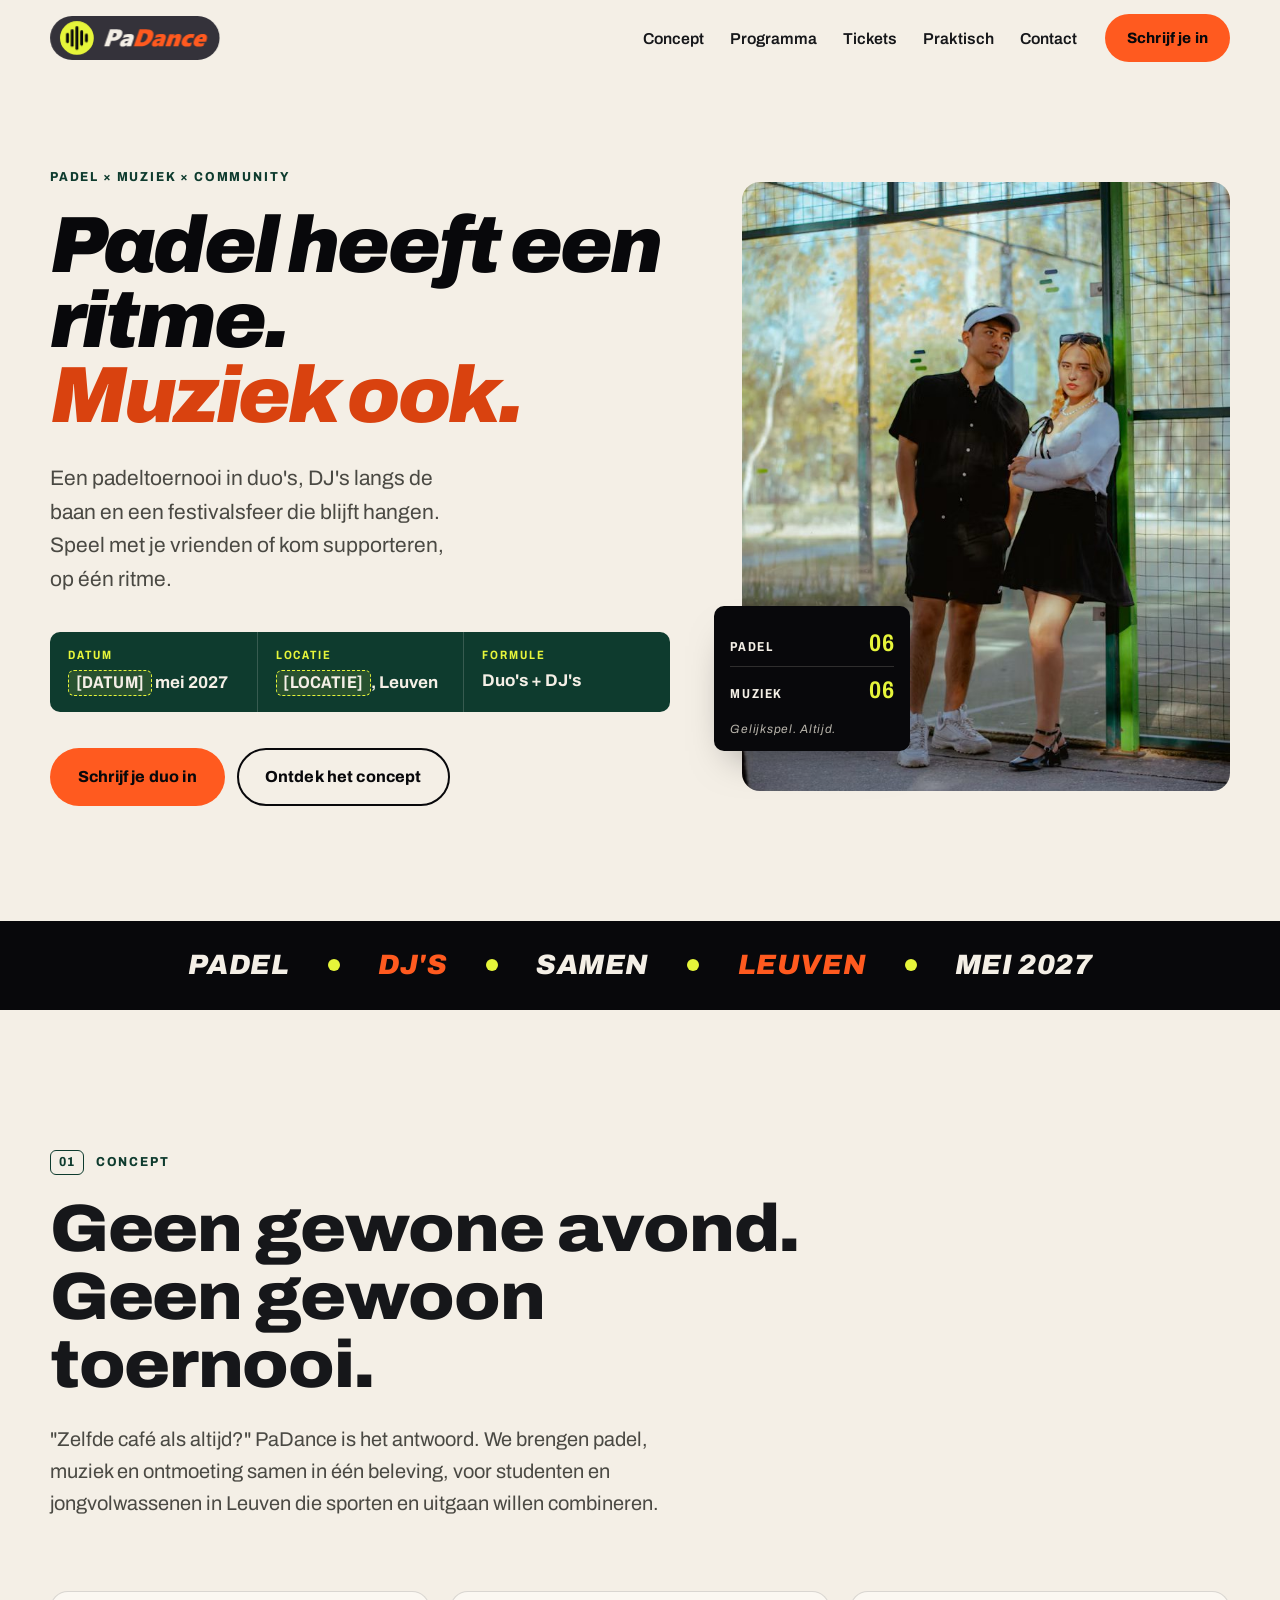
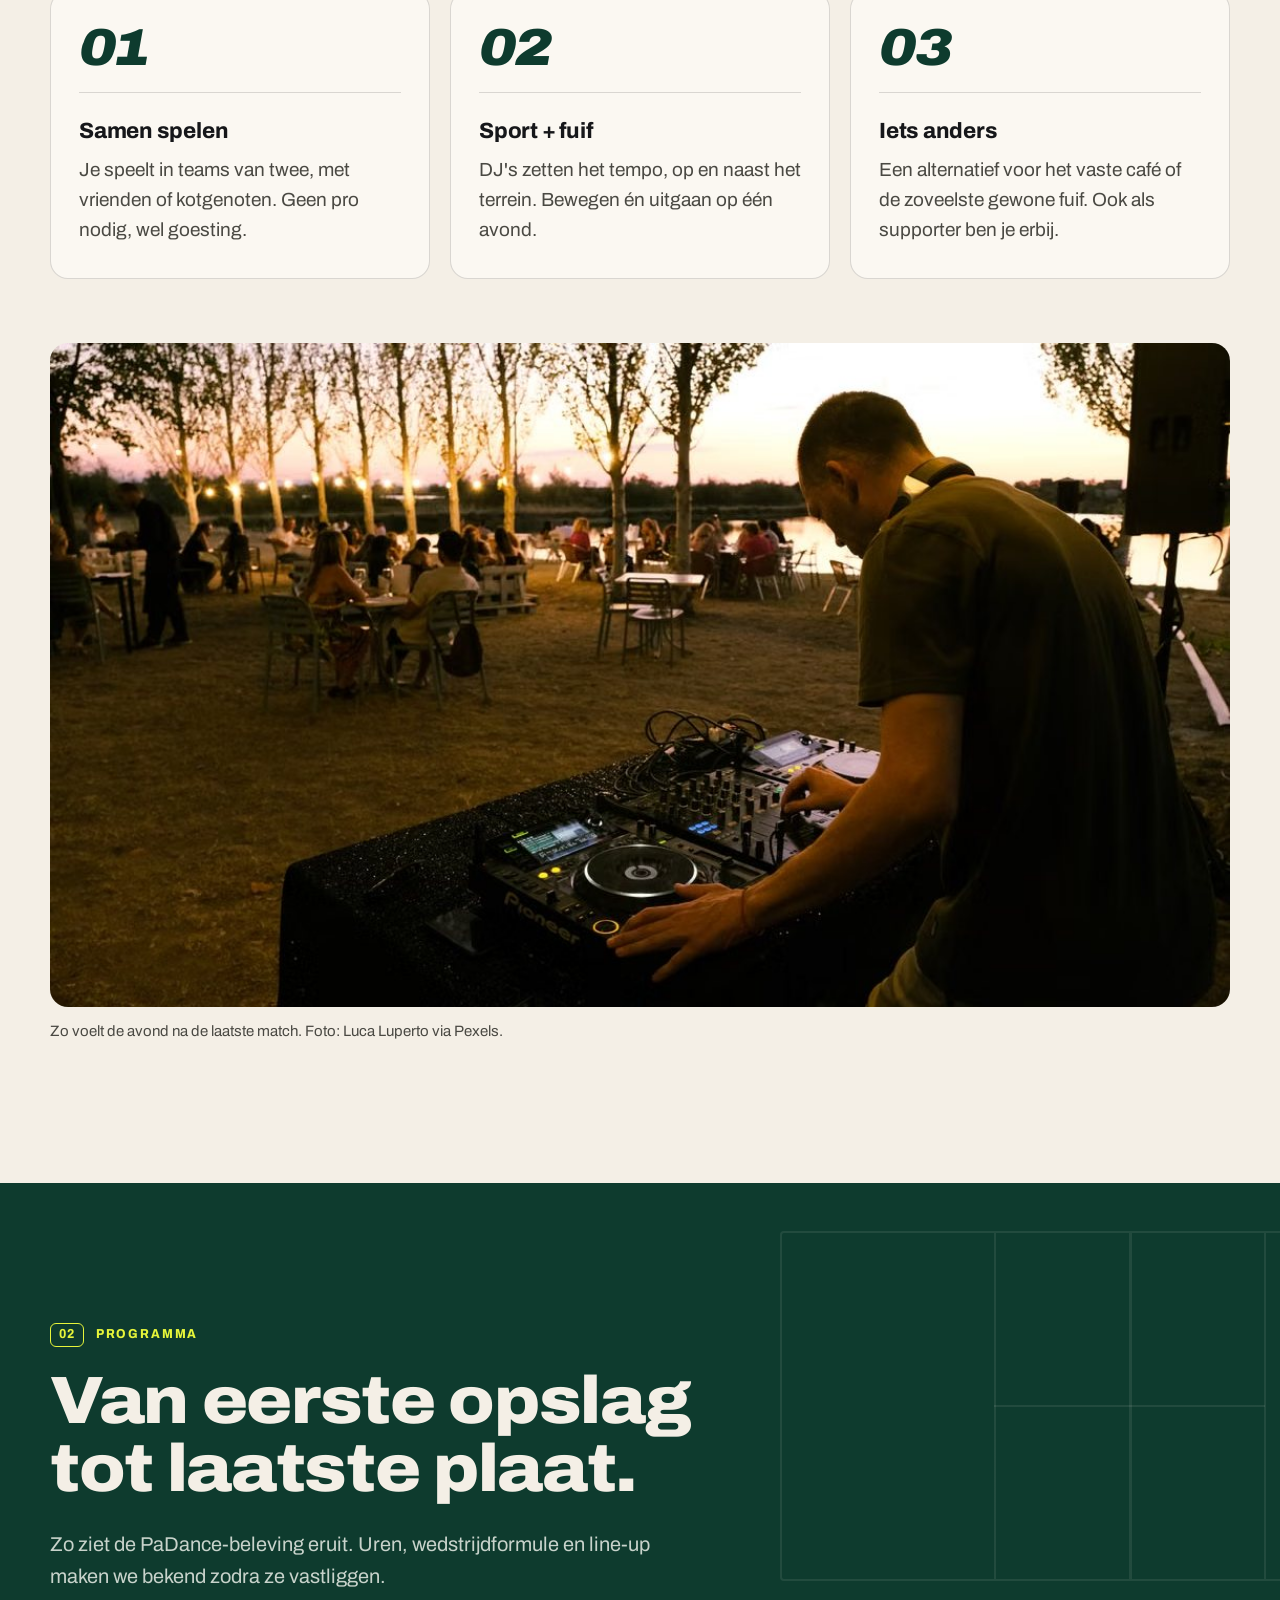
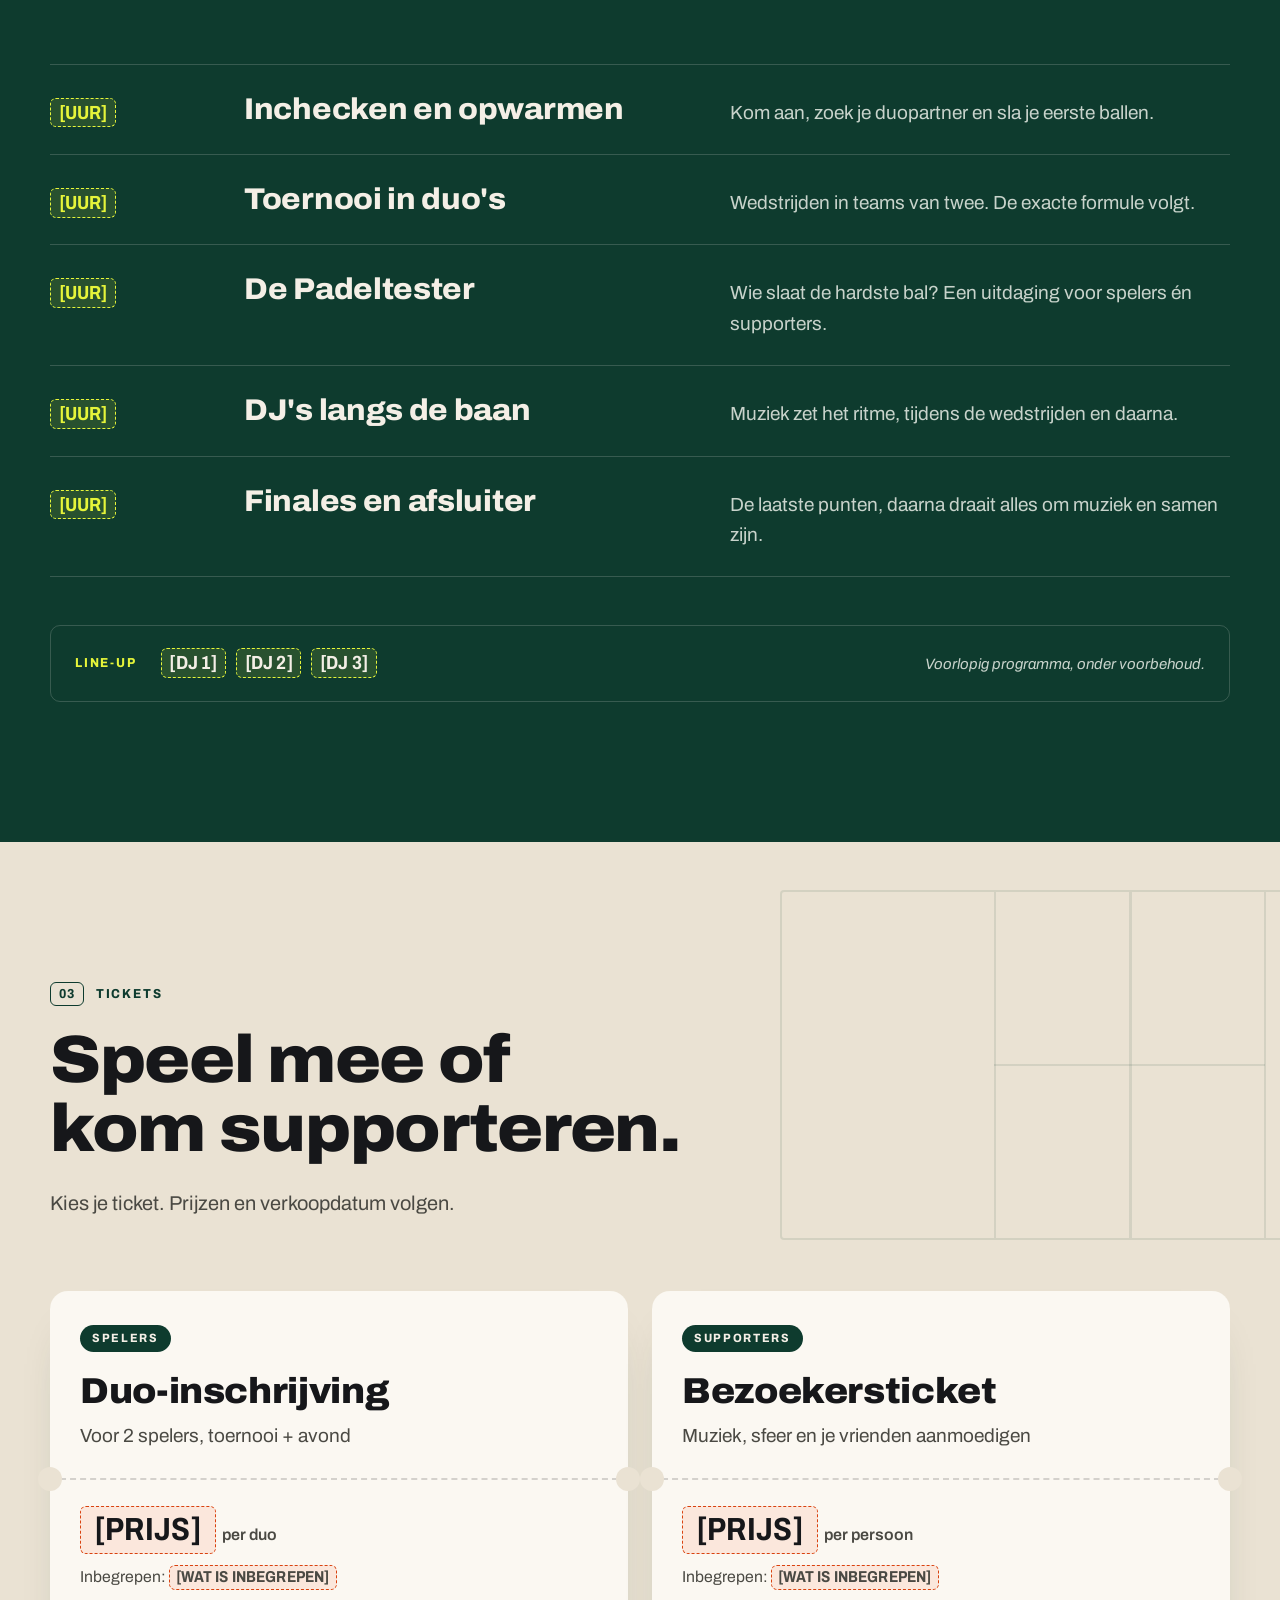
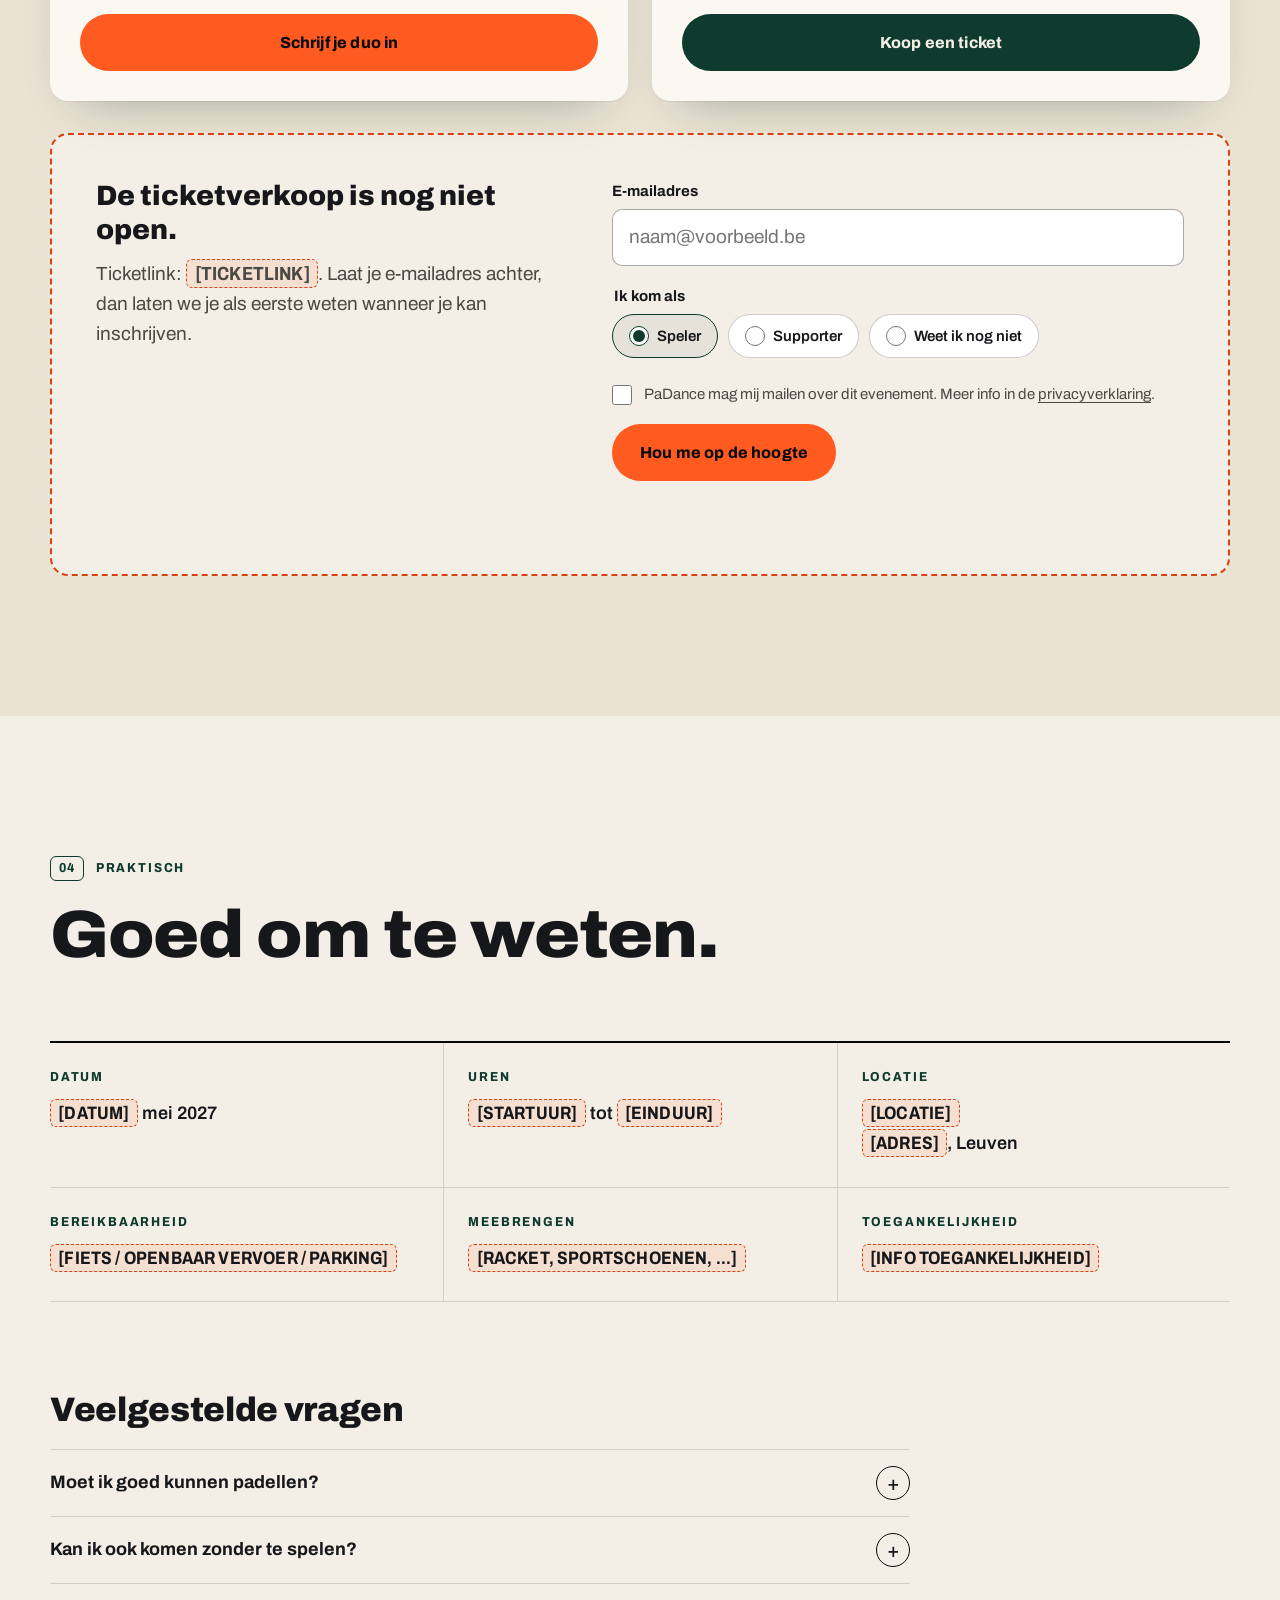
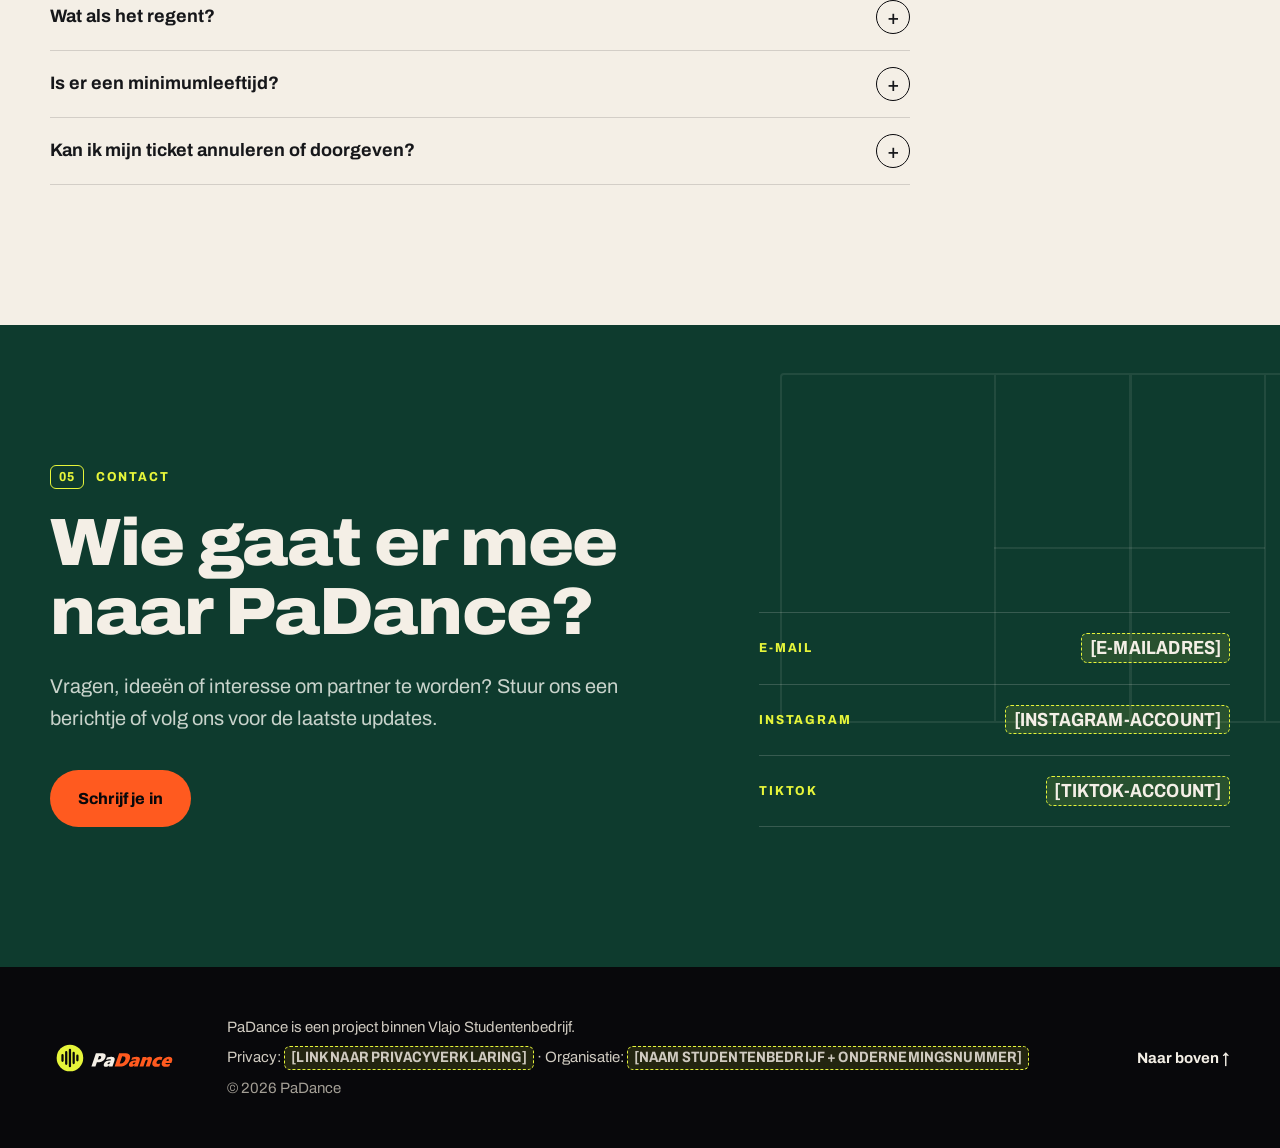
==== commit 74e22e76: "Site v1.2" ====
--- a/index.html
+++ b/index.html
@@ -43,7 +43,18 @@
   <header class="site-header" id="top">
     <div class="wrap header-inner">
       <a class="brand" href="#top" aria-label="PaDance, naar boven">
-        <img src="assets/logo/padance-logo-black.svg" alt="PaDance" width="1135" height="351">
+        <!-- Origineel kleurlogo op het donkere label uit de pitchdeck, in delen opgebouwd zodat het beeldmerk kan bewegen.
+             Kleuren en vormen zijn exact die van padance-logo-primary.svg. -->
+        <svg class="brand-logo" viewBox="-2 -1.7 1172.5 304.4" width="1172" height="304" role="img" aria-label="PaDance">
+          <rect class="brand-pill" x="-2" y="-1.7" width="1172.5" height="304.4" rx="152.2" fill="#34323A"/>
+          <image class="brand-word" href="assets/logo/padance-wordmark-primary.svg" x="8" y="-42.75" width="1135" height="351"/>
+          <g transform="translate(66.5 33.5) scale(2.34)">
+            <g class="brand-icon">
+              <circle cx="50" cy="50" r="50" fill="#E6F53A"/>
+              <g class="brand-bars" fill="#08080B"><rect x="17.75" y="35" width="8.5" height="30" rx="4.25"/><rect x="31.75" y="24" width="8.5" height="52" rx="4.25"/><rect x="45.75" y="15" width="8.5" height="70" rx="4.25"/><rect x="59.75" y="27" width="8.5" height="46" rx="4.25"/><rect x="73.75" y="37" width="8.5" height="26" rx="4.25"/></g>
+            </g>
+          </g>
+        </svg>
       </a>
 
       <button class="nav-toggle" type="button" aria-expanded="false" aria-controls="site-nav">
@@ -103,8 +114,8 @@
         </div>
 
         <div class="hero-visual">
-          <!-- EIGEN BEELD: vervang images/hero-placeholder.svg door bv. images/hero.jpg (staand, ca. 1200×1500 px) -->
-          <img class="hero-img" src="images/hero-placeholder.svg" alt="" width="1200" height="1500">
+          <!-- Foto: César O'neill via Unsplash (Unsplash License), https://unsplash.com/photos/a-man-and-woman-posing-on-a-padel-court-dHDYCMVAsmU -->
+          <img class="hero-img" src="images/hero.jpg" alt="Een jonge man en vrouw in zwart-wit outfit poseren in de zon aan een padelterrein" width="687" height="859" fetchpriority="high">
           <div class="mini-board" aria-hidden="true">
             <div class="mini-row"><span>Padel</span><b>06</b></div>
             <div class="mini-row"><span>Muziek</span><b>06</b></div>
@@ -152,9 +163,9 @@
         </ol>
 
         <figure class="wide-figure">
-          <!-- EIGEN BEELD: vervang images/sfeer-placeholder.svg door bv. images/sfeer.jpg (liggend, ca. 1600×900 px) -->
-          <img src="images/sfeer-placeholder.svg" alt="" width="1600" height="900" loading="lazy">
-          <figcaption>Hier komt een sfeerbeeld van padel en muziek. <span class="ph">[EIGEN FOTO]</span></figcaption>
+          <!-- Foto: Luca Luperto via Pexels (Pexels License), https://www.pexels.com/photo/a-dj-at-an-outdoor-party-13902049/ -->
+          <img src="images/sfeer.jpg" alt="Een DJ draait bij zonsondergang voor een buitenfeest met lichtjes in de bomen" width="1125" height="633" loading="lazy">
+          <figcaption>Zo voelt de avond na de laatste match. Foto: Luca Luperto via Pexels.</figcaption>
         </figure>
       </div>
     </section>
--- a/css/style.css
+++ b/css/style.css
@@ -110,7 +110,7 @@
   line-height: 1.45;
   white-space: normal;
 }
-.ph-dark, .section-green .ph, .site-footer .ph {
+.ph-dark, .section-green .ph, .site-footer .ph, .score-cell .ph {
   border-color: var(--lime);
   background: rgba(230, 245, 58, .12);
 }
@@ -147,7 +147,8 @@
 .site-header.is-scrolled { border-bottom-color: var(--line); }
 .header-inner { display: flex; align-items: center; justify-content: space-between; min-height: 76px; gap: 24px; }
 .brand { display: block; flex-shrink: 0; }
-.brand img { height: 48px; width: auto; }
+.brand-logo { display: block; height: 44px; width: auto; }
+.brand-icon, .brand-word, .brand-bars rect { transform-box: fill-box; transform-origin: center; }
 
 .site-nav { display: flex; align-items: center; gap: 28px; }
 .site-nav ul { display: flex; gap: 26px; }
@@ -176,7 +177,6 @@
 
 @media (max-width: 900px) {
   .js .nav-toggle { display: inline-flex; }
-  .brand img { height: 40px; }
   .js .site-nav {
     position: absolute; left: 0; right: 0; top: 100%;
     flex-direction: column; align-items: stretch; gap: 20px;
@@ -233,7 +233,6 @@
   letter-spacing: .16em; text-transform: uppercase; color: var(--lime);
 }
 .score-cell dd { margin: 4px 0 0; font-weight: 700; font-size: 1.0625rem; line-height: 1.35; font-variant-numeric: tabular-nums; }
-.score-cell .ph { border-color: var(--lime); background: rgba(230, 245, 58, .12); }
 
 /* Hero beeld */
 .hero-visual { position: relative; }
@@ -286,8 +285,8 @@
 .section-green {
   position: relative; isolation: isolate;
   background: var(--green); color: var(--on-green);
-}
-.section-green { overflow: hidden; }
+  overflow: hidden;
+}
 .section-green::before,
 .section-court::before {
   /* omtrek van een padelbaan (bovenaanzicht), heel subtiel */
@@ -455,7 +454,6 @@
 
 /* Contact */
 .contact-grid { display: grid; grid-template-columns: minmax(0, 1.15fr) minmax(0, .85fr); gap: 48px 72px; align-items: end; }
-.contact .kicker { margin-bottom: 20px; }
 .contact-list { border-top: 1px solid var(--green-line); }
 .contact-list li {
   display: flex; flex-wrap: wrap; justify-content: space-between; align-items: center; gap: 6px 20px;
@@ -509,10 +507,62 @@
   .lineup .note { margin-left: 0; width: 100%; }
   .facts { grid-template-columns: 1fr; }
   .fact, .fact:nth-child(2n), .fact:not(:nth-child(3n + 1)) { padding: 20px 0; border-left: 0; }
-  .pillar { grid-template-columns: 1fr; }
+  .pillar { grid-template-columns: 1fr; padding: 24px 22px 26px; }
   .pillar-no { grid-row: auto; margin-bottom: 14px; font-size: 2.25rem; }
-  .pillar { padding: 24px 22px 26px; }
   .section-court::before, .section-green::before { display: none; }
+}
+
+/* ---------- Animaties (alleen als de bezoeker beweging niet heeft uitgezet) ---------- */
+@media (prefers-reduced-motion: no-preference) {
+  /* Logo: beeldmerk rolt binnen, balkjes springen op als een equalizer, woordmerk schuift mee */
+  .js .brand-pill { animation: pd-fade .5s ease both; }
+  .js .brand-icon { animation: pd-pop .8s cubic-bezier(.2, .9, .25, 1) both; }
+  .js .brand-word { animation: pd-word .7s .3s cubic-bezier(.2, .8, .2, 1) both; }
+  .js .brand-bars rect { animation: pd-eq 1.2s .45s cubic-bezier(.3, .7, .3, 1) both; }
+  .js .brand-bars rect:nth-child(2) { animation-delay: .52s; }
+  .js .brand-bars rect:nth-child(3) { animation-delay: .59s; }
+  .js .brand-bars rect:nth-child(4) { animation-delay: .66s; }
+  .js .brand-bars rect:nth-child(5) { animation-delay: .73s; }
+
+  /* Bij hover of focus speelt de equalizer zachtjes mee */
+  .brand:hover .brand-bars rect,
+  .brand:focus-visible .brand-bars rect { animation: pd-eq-loop .9s ease-in-out infinite; }
+  .brand:hover .brand-bars rect:nth-child(2), .brand:focus-visible .brand-bars rect:nth-child(2) { animation-delay: -.45s; }
+  .brand:hover .brand-bars rect:nth-child(3), .brand:focus-visible .brand-bars rect:nth-child(3) { animation-delay: -.2s; }
+  .brand:hover .brand-bars rect:nth-child(4), .brand:focus-visible .brand-bars rect:nth-child(4) { animation-delay: -.65s; }
+  .brand:hover .brand-bars rect:nth-child(5), .brand:focus-visible .brand-bars rect:nth-child(5) { animation-delay: -.35s; }
+
+  /* Scroll: blokken schuiven rustig omhoog zodra ze in beeld komen */
+  .reveal-on .reveal { opacity: 0; transform: translateY(28px); }
+  .reveal-on .reveal.is-visible {
+    opacity: 1; transform: none;
+    transition: opacity .7s ease, transform .8s cubic-bezier(.2, .8, .2, 1);
+    transition-delay: var(--reveal-delay, 0ms);
+  }
+}
+
+@keyframes pd-fade {
+  from { opacity: 0; }
+  to   { opacity: 1; }
+}
+@keyframes pd-pop {
+  from { opacity: 0; transform: scale(.4) rotate(-120deg); }
+  to   { opacity: 1; transform: none; }
+}
+@keyframes pd-word {
+  from { opacity: 0; transform: translateX(-28px); }
+  to   { opacity: 1; transform: none; }
+}
+@keyframes pd-eq {
+  0%   { transform: scaleY(.15); }
+  30%  { transform: scaleY(1.25); }
+  55%  { transform: scaleY(.7); }
+  78%  { transform: scaleY(1.08); }
+  100% { transform: scaleY(1); }
+}
+@keyframes pd-eq-loop {
+  0%, 100% { transform: scaleY(1); }
+  50%      { transform: scaleY(.45); }
 }
 
 @media (prefers-reduced-motion: reduce) {
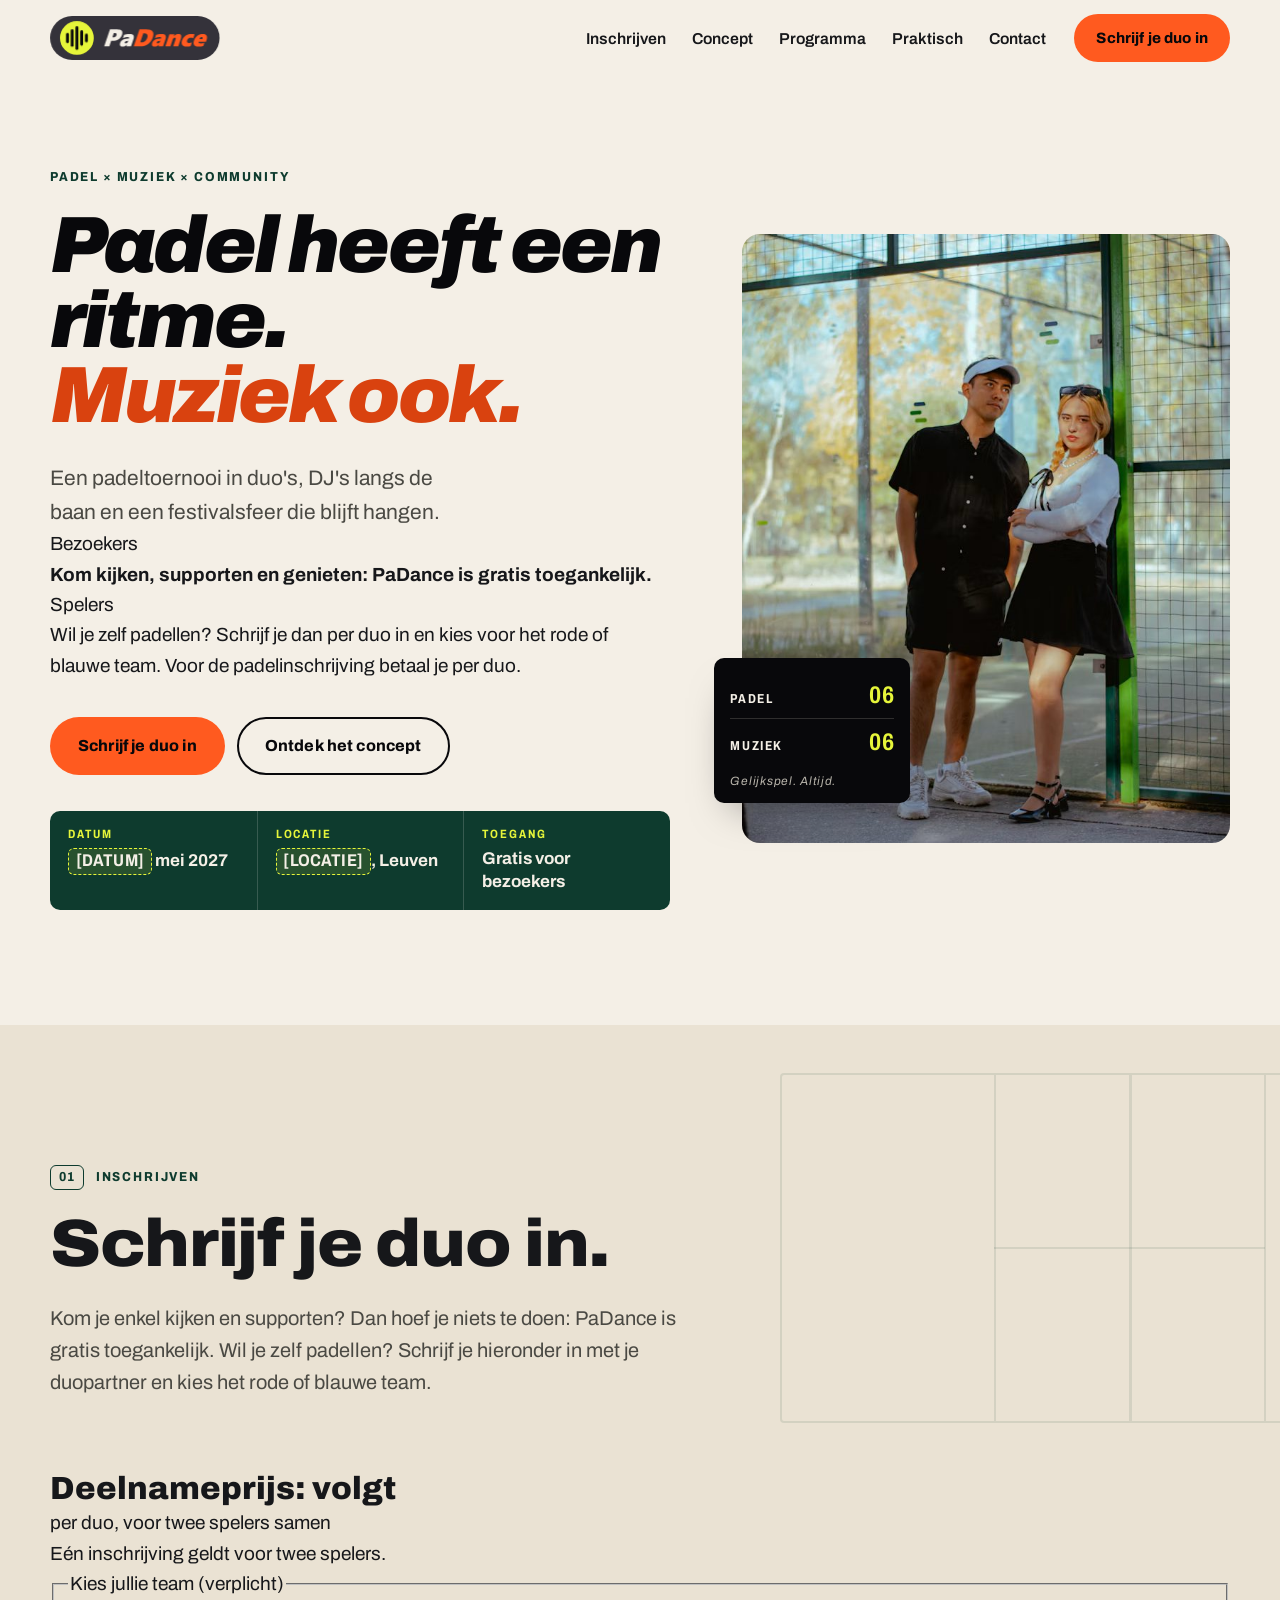
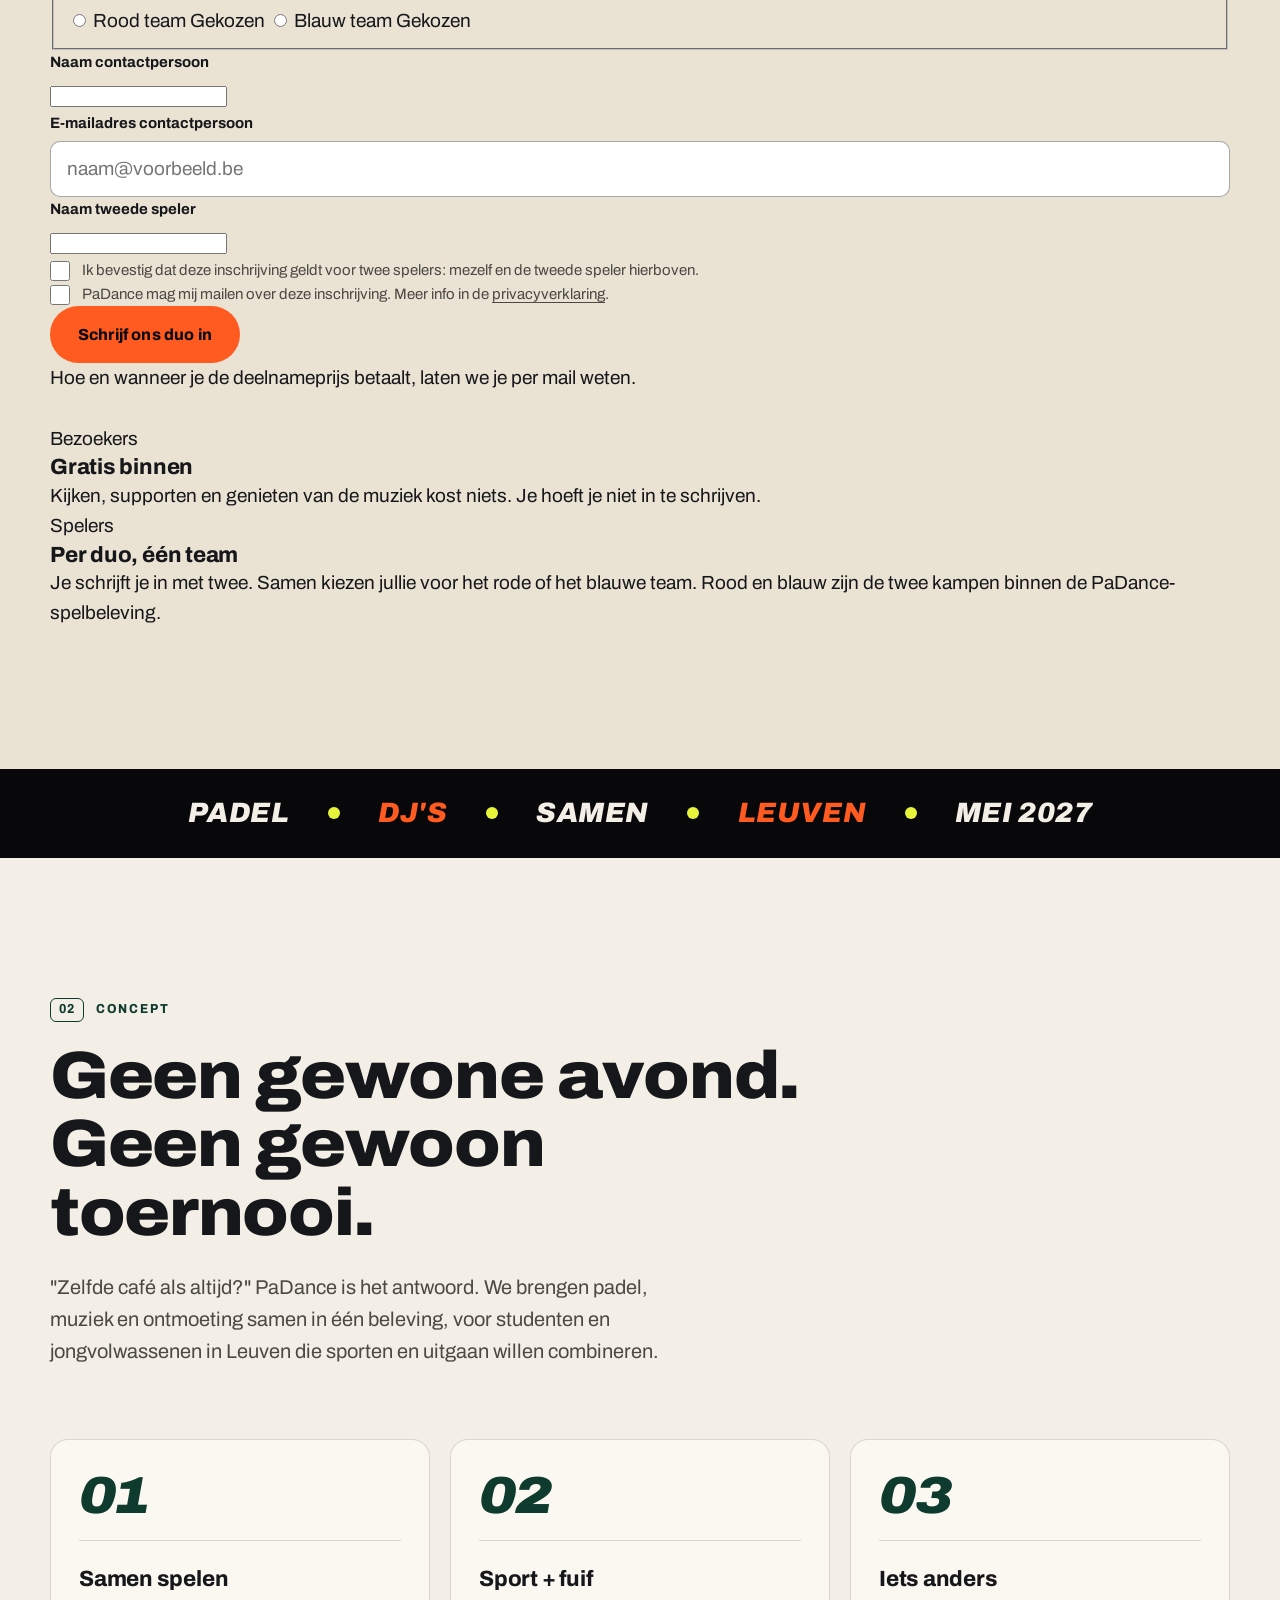
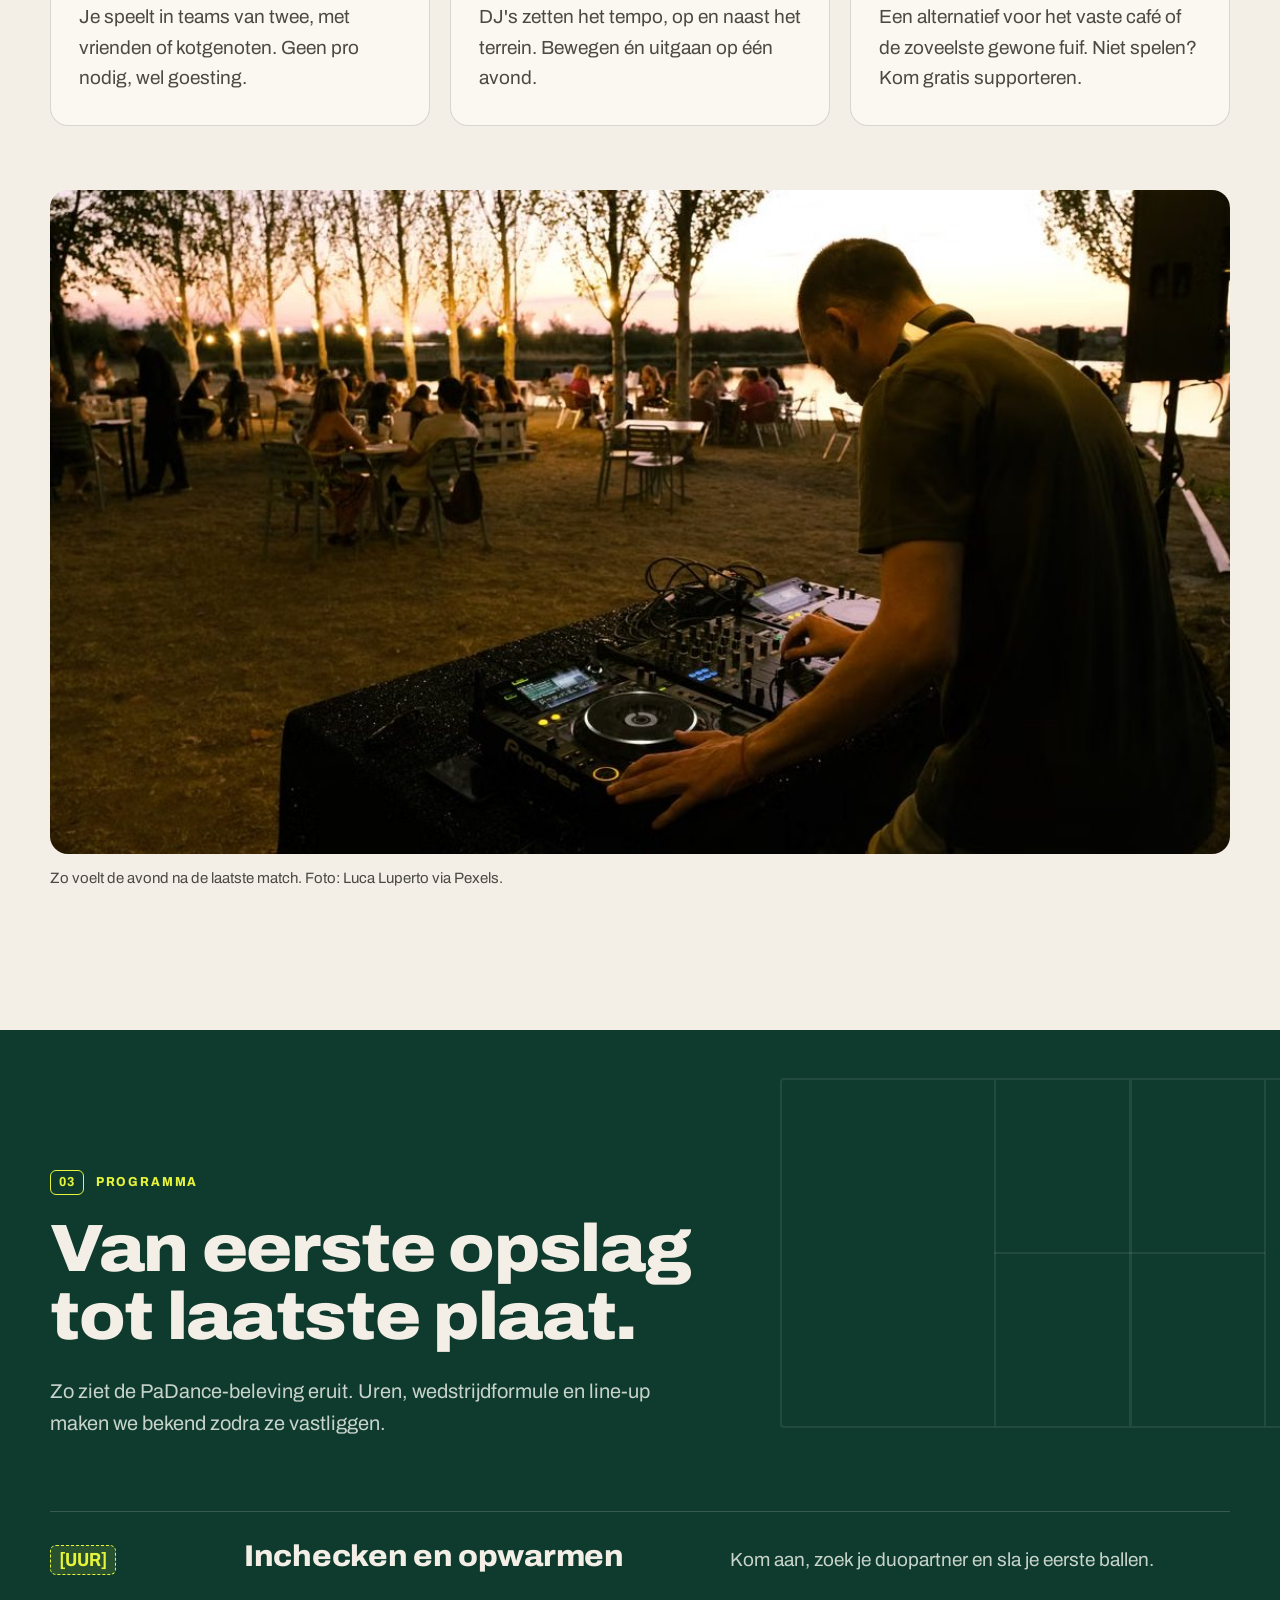
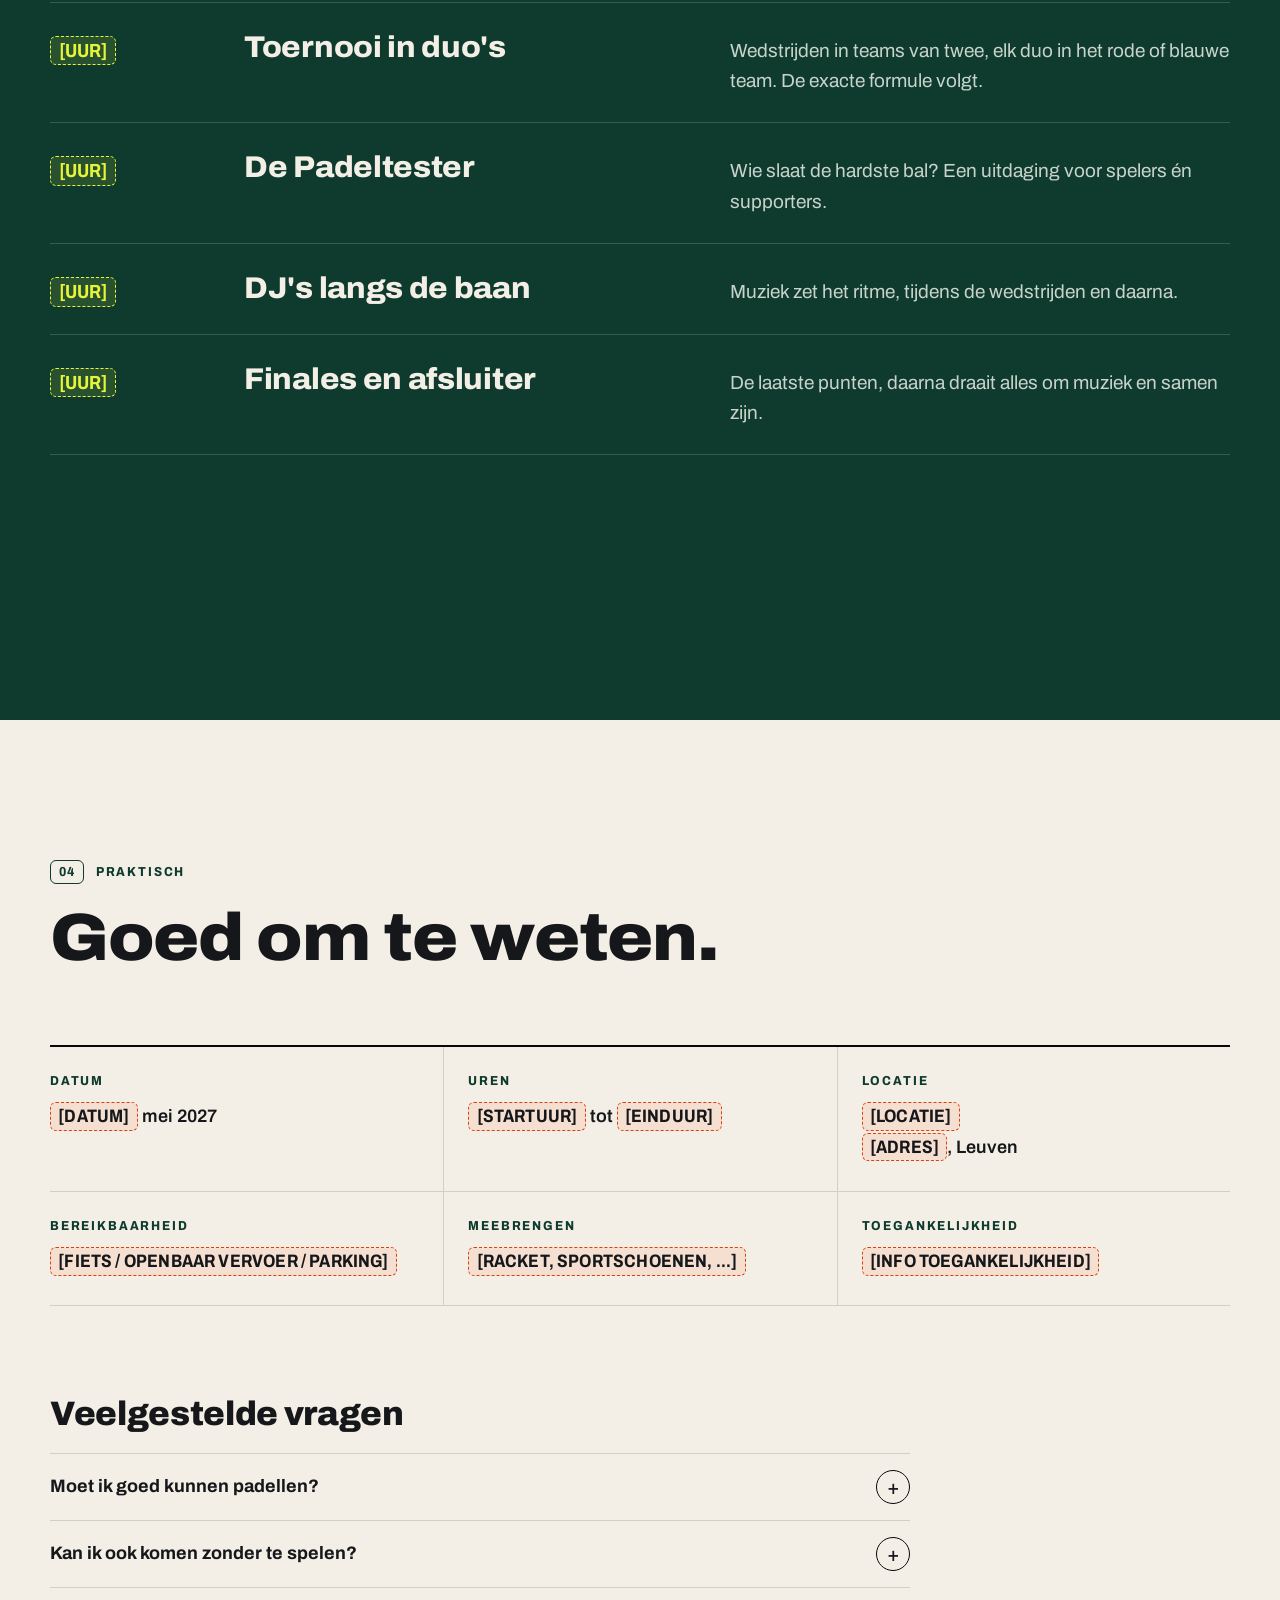
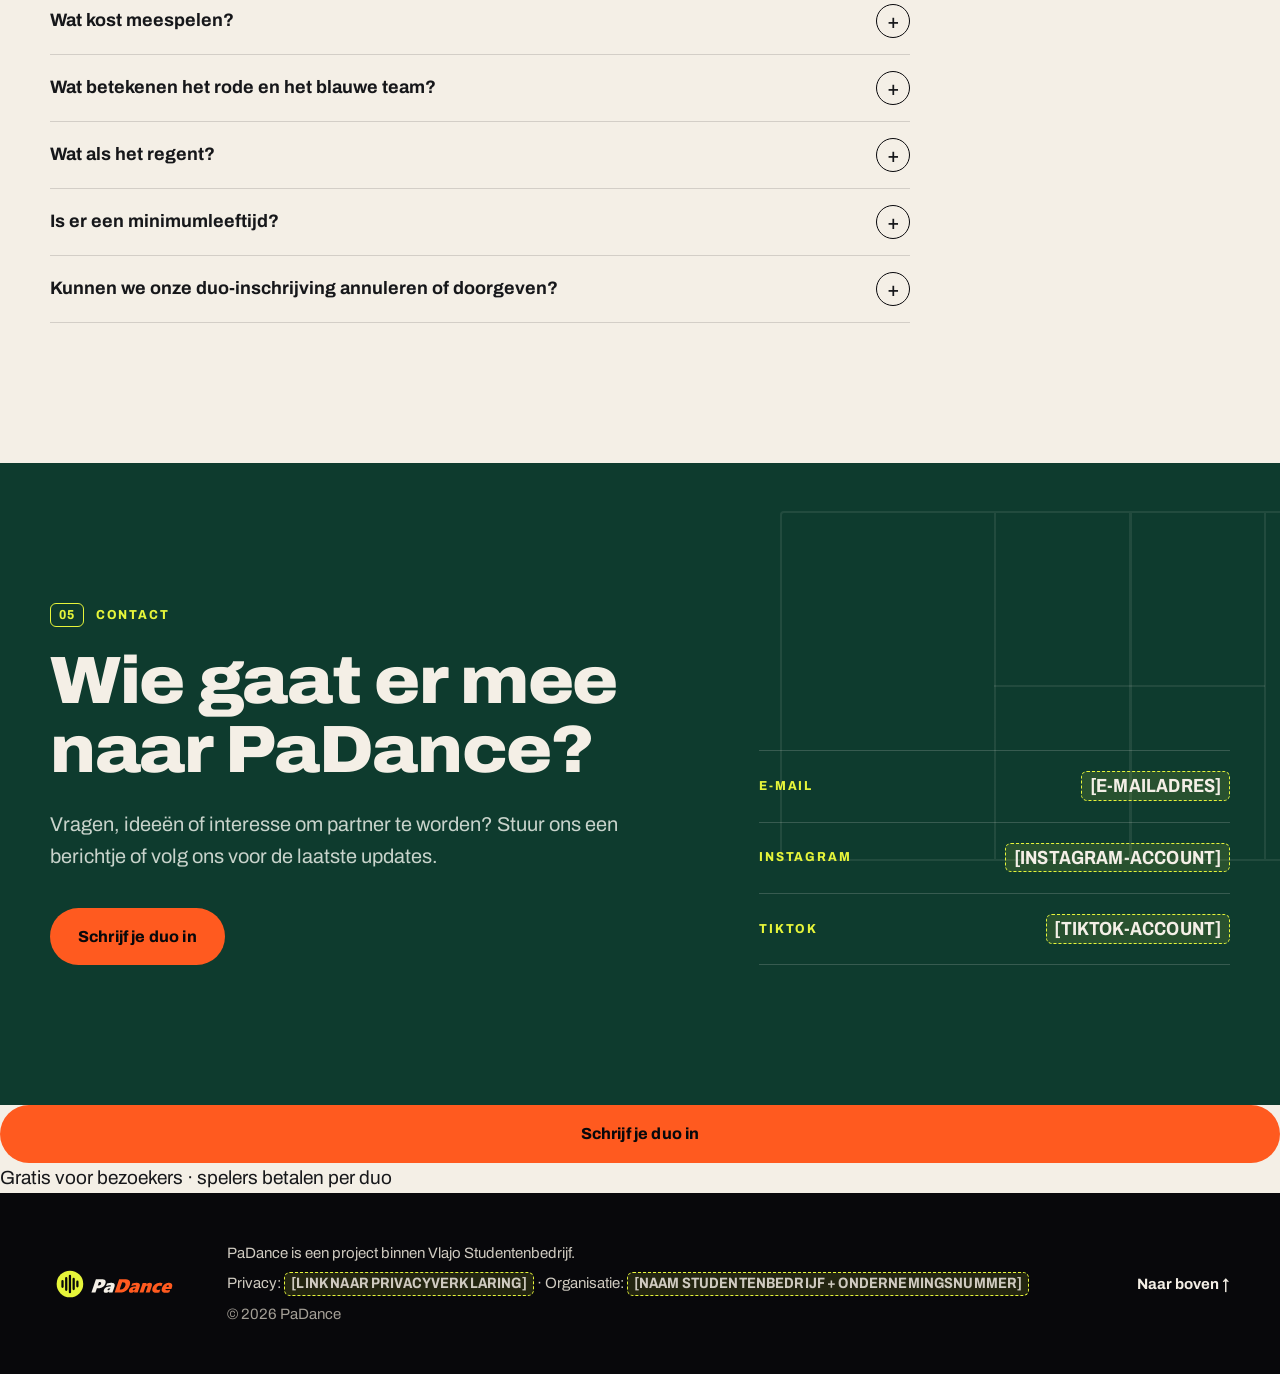
==== commit 0dfa155c: "Add files via upload" ====
--- a/index.html
+++ b/index.html
@@ -6,16 +6,16 @@
 
   <!-- ===== Metadata: pas datum en locatie aan zodra ze bevestigd zijn ===== -->
   <title>PaDance · Padel × muziek in Leuven</title>
-  <meta name="description" content="PaDance combineert een padeltoernooi in duo's met DJ's en een festivalsfeer in Leuven. Speel of supporter, op één ritme. Mei 2027.">
+  <meta name="description" content="PaDance combineert een padeltoernooi in duo's met DJ's en een festivalsfeer in Leuven. Gratis toegankelijk voor bezoekers. Zelf padellen? Schrijf je duo in voor het rode of blauwe team. Mei 2027.">
   <link rel="canonical" href="https://padance.be/">
-  <meta name="theme-color" content="#F4EFE6">
+  <meta name="theme-color" content="#FFF9F2">
 
   <!-- Social sharing (Facebook, WhatsApp, LinkedIn, Instagram-links) -->
   <meta property="og:type" content="website">
   <meta property="og:locale" content="nl_BE">
   <meta property="og:site_name" content="PaDance">
   <meta property="og:title" content="PaDance · Padel × muziek in Leuven">
-  <meta property="og:description" content="Een padeltoernooi in duo's, DJ's langs de baan en een festivalsfeer. Speel of supporter, op één ritme.">
+  <meta property="og:description" content="Een padeltoernooi in duo's, DJ's langs de baan en een festivalsfeer. Gratis toegankelijk voor bezoekers, spelers schrijven zich in per duo.">
   <meta property="og:url" content="https://padance.be/">
   <meta property="og:image" content="https://padance.be/images/og-image.png">
   <meta property="og:image:width" content="1200">
@@ -23,7 +23,7 @@
   <meta property="og:image:alt" content="PaDance-logo op een groene padelbaan met de tekst: Padel heeft een ritme. Muziek ook.">
   <meta name="twitter:card" content="summary_large_image">
   <meta name="twitter:title" content="PaDance · Padel × muziek in Leuven">
-  <meta name="twitter:description" content="Een padeltoernooi in duo's, DJ's langs de baan en een festivalsfeer. Speel of supporter, op één ritme.">
+  <meta name="twitter:description" content="Een padeltoernooi in duo's, DJ's langs de baan en een festivalsfeer. Gratis toegankelijk voor bezoekers, spelers schrijven zich in per duo.">
   <meta name="twitter:image" content="https://padance.be/images/og-image.png">
 
   <!-- Icons -->
@@ -64,13 +64,13 @@
 
       <nav class="site-nav" id="site-nav" aria-label="Hoofdmenu">
         <ul>
+          <li><a href="#inschrijven">Inschrijven</a></li>
           <li><a href="#concept">Concept</a></li>
           <li><a href="#programma">Programma</a></li>
-          <li><a href="#tickets">Tickets</a></li>
           <li><a href="#info">Praktisch</a></li>
           <li><a href="#contact">Contact</a></li>
         </ul>
-        <a class="btn btn-primary btn-sm" href="#tickets">Schrijf je in</a>
+        <a class="btn btn-primary btn-sm" href="#inschrijven">Schrijf je duo in</a>
       </nav>
     </div>
   </header>
@@ -88,8 +88,24 @@
           </h1>
           <p class="lead">
             Een padeltoernooi in duo's, DJ's langs de baan en een festivalsfeer die blijft hangen.
-            Speel met je vrienden of kom supporteren, op één ritme.
           </p>
+
+          <!-- Bezoekers vs. spelers: meteen duidelijk wie betaalt -->
+          <ul class="access" aria-label="Toegang en inschrijving">
+            <li class="access-item access-free">
+              <span class="access-tag">Bezoekers</span>
+              <p><strong>Kom kijken, supporten en genieten: PaDance is gratis toegankelijk.</strong></p>
+            </li>
+            <li class="access-item access-play">
+              <span class="access-tag">Spelers</span>
+              <p>Wil je zelf padellen? Schrijf je dan per duo in en kies voor het rode of blauwe team. Voor de padelinschrijving betaal je per duo.</p>
+            </li>
+          </ul>
+
+          <div class="cta-row hero-cta">
+            <a class="btn btn-primary btn-lg" href="#inschrijven">Schrijf je duo in</a>
+            <a class="btn btn-ghost" href="#concept">Ontdek het concept</a>
+          </div>
 
           <!-- Scorebord met de kerngegevens -->
           <dl class="scoreboard" aria-label="Kerngegevens">
@@ -102,15 +118,10 @@
               <dd><span class="ph">[LOCATIE]</span>, Leuven</dd>
             </div>
             <div class="score-cell">
-              <dt>Formule</dt>
-              <dd>Duo's + DJ's</dd>
+              <dt>Toegang</dt>
+              <dd>Gratis voor bezoekers</dd>
             </div>
           </dl>
-
-          <div class="cta-row">
-            <a class="btn btn-primary" href="#tickets">Schrijf je duo in</a>
-            <a class="btn btn-ghost" href="#concept">Ontdek het concept</a>
-          </div>
         </div>
 
         <div class="hero-visual">
@@ -125,6 +136,95 @@
       </div>
     </section>
 
+    <!-- ===================== INSCHRIJVEN (duo's) ===================== -->
+    <section class="section section-court register" id="inschrijven" aria-labelledby="inschrijven-title" tabindex="-1">
+      <div class="wrap">
+        <header class="section-head">
+          <p class="kicker"><span>01</span> Inschrijven</p>
+          <h2 id="inschrijven-title">Schrijf je duo in.</h2>
+          <p class="section-intro">
+            Kom je enkel kijken en supporten? Dan hoef je niets te doen: PaDance is gratis toegankelijk.
+            Wil je zelf padellen? Schrijf je hieronder in met je duopartner en kies het rode of blauwe team.
+          </p>
+        </header>
+
+        <div class="register-grid">
+          <!-- Duo-inschrijving: werkt gratis via Netlify Forms zodra de site online staat.
+               Er is nog geen betaalstap gekoppeld. -->
+          <form class="duo-form" name="duo-inschrijving" method="POST" data-netlify="true" netlify-honeypot="bot-field">
+            <input type="hidden" name="form-name" value="duo-inschrijving">
+            <p class="hp" aria-hidden="true"><label>Laat dit leeg <input name="bot-field" tabindex="-1" autocomplete="off"></label></p>
+
+            <div class="price-line">
+              <!-- Prijs invullen in js/main.js (CONFIG.priceDuo). Zolang die leeg is, staat hier "volgt". -->
+              <p class="price">Deelnameprijs: <span data-price-duo>volgt</span></p>
+              <p class="price-per">per duo, voor twee spelers samen</p>
+              <p class="price-note">Eén inschrijving geldt voor twee spelers.</p>
+            </div>
+
+            <fieldset class="team-pick">
+              <legend>Kies jullie team <span class="req">(verplicht)</span></legend>
+              <div class="team-options">
+                <label class="team team-red">
+                  <input type="radio" name="team" value="Rood team" required>
+                  <span class="team-swatch" aria-hidden="true"></span>
+                  <span class="team-name">Rood team</span>
+                  <span class="team-check" aria-hidden="true">Gekozen</span>
+                </label>
+                <label class="team team-blue">
+                  <input type="radio" name="team" value="Blauw team" required>
+                  <span class="team-swatch" aria-hidden="true"></span>
+                  <span class="team-name">Blauw team</span>
+                  <span class="team-check" aria-hidden="true">Gekozen</span>
+                </label>
+              </div>
+            </fieldset>
+
+            <div class="form-cols">
+              <div class="field">
+                <label for="contact-naam">Naam contactpersoon</label>
+                <input id="contact-naam" name="contact_naam" type="text" autocomplete="name" required>
+              </div>
+              <div class="field">
+                <label for="contact-email">E-mailadres contactpersoon</label>
+                <input id="contact-email" name="contact_email" type="email" autocomplete="email" required placeholder="naam@voorbeeld.be">
+              </div>
+              <div class="field field-wide">
+                <label for="speler-2">Naam tweede speler</label>
+                <input id="speler-2" name="speler_2_naam" type="text" autocomplete="off" required>
+              </div>
+            </div>
+
+            <label class="consent">
+              <input type="checkbox" name="bevestiging_duo" value="ja" required>
+              <span>Ik bevestig dat deze inschrijving geldt voor twee spelers: mezelf en de tweede speler hierboven.</span>
+            </label>
+            <label class="consent">
+              <input type="checkbox" name="toestemming" value="ja" required>
+              <span>PaDance mag mij mailen over deze inschrijving. Meer info in de <a href="#privacy">privacyverklaring</a>.</span>
+            </label>
+
+            <button class="btn btn-primary btn-lg" type="submit">Schrijf ons duo in</button>
+            <p class="form-small">Hoe en wanneer je de deelnameprijs betaalt, laten we je per mail weten.</p>
+            <p class="form-status" role="status" aria-live="polite"></p>
+          </form>
+
+          <aside class="register-info" aria-label="Goed om te weten">
+            <div class="info-card info-free">
+              <p class="info-tag">Bezoekers</p>
+              <h3>Gratis binnen</h3>
+              <p>Kijken, supporten en genieten van de muziek kost niets. Je hoeft je niet in te schrijven.</p>
+            </div>
+            <div class="info-card">
+              <p class="info-tag">Spelers</p>
+              <h3>Per duo, één team</h3>
+              <p>Je schrijft je in met twee. Samen kiezen jullie voor het rode of het blauwe team. Rood en blauw zijn de twee kampen binnen de PaDance-spelbeleving.</p>
+            </div>
+          </aside>
+        </div>
+      </div>
+    </section>
+
     <!-- Band met kernwoorden -->
     <div class="band" aria-hidden="true">
       <div class="band-inner">
@@ -136,7 +236,7 @@
     <section class="section" id="concept" aria-labelledby="concept-title">
       <div class="wrap">
         <header class="section-head">
-          <p class="kicker"><span>01</span> Concept</p>
+          <p class="kicker"><span>02</span> Concept</p>
           <h2 id="concept-title">Geen gewone avond.<br>Geen gewoon toernooi.</h2>
           <p class="section-intro">
             "Zelfde café als altijd?" PaDance is het antwoord. We brengen padel, muziek en ontmoeting samen
@@ -158,7 +258,7 @@
           <li class="pillar">
             <span class="pillar-no">03</span>
             <h3>Iets anders</h3>
-            <p>Een alternatief voor het vaste café of de zoveelste gewone fuif. Ook als supporter ben je erbij.</p>
+            <p>Een alternatief voor het vaste café of de zoveelste gewone fuif. Niet spelen? Kom gratis supporteren.</p>
           </li>
         </ol>
 
@@ -174,7 +274,7 @@
     <section class="section section-green" id="programma" aria-labelledby="programma-title">
       <div class="wrap">
         <header class="section-head">
-          <p class="kicker"><span>02</span> Programma</p>
+          <p class="kicker"><span>03</span> Programma</p>
           <h2 id="programma-title">Van eerste opslag<br>tot laatste plaat.</h2>
           <p class="section-intro">
             Zo ziet de PaDance-beleving eruit. Uren, wedstrijdformule en line-up maken we bekend zodra ze vastliggen.
@@ -193,7 +293,7 @@
             <span class="t-time"><span class="ph ph-dark">[UUR]</span></span>
             <div class="t-body">
               <h3>Toernooi in duo's</h3>
-              <p>Wedstrijden in teams van twee. De exacte formule volgt.</p>
+              <p>Wedstrijden in teams van twee, elk duo in het rode of blauwe team. De exacte formule volgt.</p>
             </div>
           </li>
           <li>
@@ -231,81 +331,6 @@
       </div>
     </section>
 
-    <!-- ===================== TICKETS ===================== -->
-    <section class="section section-court" id="tickets" aria-labelledby="tickets-title">
-      <div class="wrap">
-        <header class="section-head">
-          <p class="kicker"><span>03</span> Tickets</p>
-          <h2 id="tickets-title">Speel mee of kom supporteren.</h2>
-          <p class="section-intro">Kies je ticket. Prijzen en verkoopdatum volgen.</p>
-        </header>
-
-        <div class="tickets">
-          <article class="ticket">
-            <div class="ticket-top">
-              <p class="ticket-type">Spelers</p>
-              <h3>Duo-inschrijving</h3>
-              <p class="ticket-sub">Voor 2 spelers, toernooi + avond</p>
-            </div>
-            <div class="ticket-bottom">
-              <p class="price"><span class="ph">[PRIJS]</span> <small>per duo</small></p>
-              <p class="ticket-incl">Inbegrepen: <span class="ph">[WAT IS INBEGREPEN]</span></p>
-              <!-- Ticketlink: vul de URL in bij js/main.js (CONFIG.registrationUrl) -->
-              <a class="btn btn-primary btn-block" href="#ticketlink" data-link="registration">Schrijf je duo in</a>
-            </div>
-          </article>
-
-          <article class="ticket">
-            <div class="ticket-top">
-              <p class="ticket-type">Supporters</p>
-              <h3>Bezoekersticket</h3>
-              <p class="ticket-sub">Muziek, sfeer en je vrienden aanmoedigen</p>
-            </div>
-            <div class="ticket-bottom">
-              <p class="price"><span class="ph">[PRIJS]</span> <small>per persoon</small></p>
-              <p class="ticket-incl">Inbegrepen: <span class="ph">[WAT IS INBEGREPEN]</span></p>
-              <!-- Ticketlink: vul de URL in bij js/main.js (CONFIG.ticketUrl) -->
-              <a class="btn btn-dark btn-block" href="#ticketlink" data-link="ticket">Koop een ticket</a>
-            </div>
-          </article>
-        </div>
-
-        <!-- Doel van de ticketknoppen zolang er nog geen ticketlink is -->
-        <div class="notice" id="ticketlink" tabindex="-1">
-          <div class="notice-text">
-            <p class="notice-title">De ticketverkoop is nog niet open.</p>
-            <p>Ticketlink: <span class="ph">[TICKETLINK]</span>. Laat je e-mailadres achter, dan laten we je als eerste weten wanneer je kan inschrijven.</p>
-          </div>
-
-          <!-- Interesseformulier: werkt gratis via Netlify Forms zodra de site online staat -->
-          <form class="interest-form" name="interesse" method="POST" data-netlify="true" netlify-honeypot="bot-field">
-            <input type="hidden" name="form-name" value="interesse">
-            <p class="hp" aria-hidden="true"><label>Laat dit leeg <input name="bot-field" tabindex="-1" autocomplete="off"></label></p>
-
-            <div class="field">
-              <label for="email">E-mailadres</label>
-              <input id="email" name="email" type="email" autocomplete="email" required placeholder="naam@voorbeeld.be">
-            </div>
-
-            <fieldset class="field choice">
-              <legend>Ik kom als</legend>
-              <label><input type="radio" name="profiel" value="speler" checked> Speler</label>
-              <label><input type="radio" name="profiel" value="supporter"> Supporter</label>
-              <label><input type="radio" name="profiel" value="weet-nog-niet"> Weet ik nog niet</label>
-            </fieldset>
-
-            <label class="consent">
-              <input type="checkbox" name="toestemming" value="ja" required>
-              <span>PaDance mag mij mailen over dit evenement. Meer info in de <a href="#privacy">privacyverklaring</a>.</span>
-            </label>
-
-            <button class="btn btn-primary" type="submit">Hou me op de hoogte</button>
-            <p class="form-status" role="status" aria-live="polite"></p>
-          </form>
-        </div>
-      </div>
-    </section>
-
     <!-- ===================== PRAKTISCH ===================== -->
     <section class="section" id="info" aria-labelledby="info-title">
       <div class="wrap">
@@ -349,7 +374,15 @@
           </details>
           <details>
             <summary>Kan ik ook komen zonder te spelen?</summary>
-            <p>Dat is de bedoeling: PaDance is er voor spelers én supporters. <span class="ph">[BEVESTIGEN + TICKETINFO]</span></p>
+            <p>Zeker. PaDance is gratis toegankelijk voor bezoekers. Je hoeft geen ticket te kopen en je niet in te schrijven.</p>
+          </details>
+          <details>
+            <summary>Wat kost meespelen?</summary>
+            <p>Deelnameprijs: <span data-price-duo>volgt</span>. Die prijs geldt per duo, voor twee spelers samen. Alleen wie zelf padelt, betaalt. Bezoekers komen gratis binnen.</p>
+          </details>
+          <details>
+            <summary>Wat betekenen het rode en het blauwe team?</summary>
+            <p>Rood en blauw zijn de twee teams binnen de PaDance-spelbeleving. Elk duo kiest er precies één. Hoe de teams het tegen elkaar opnemen, maken we later bekend.</p>
           </details>
           <details>
             <summary>Wat als het regent?</summary>
@@ -360,7 +393,7 @@
             <p><span class="ph">[LEEFTIJD]</span></p>
           </details>
           <details>
-            <summary>Kan ik mijn ticket annuleren of doorgeven?</summary>
+            <summary>Kunnen we onze duo-inschrijving annuleren of doorgeven?</summary>
             <p><span class="ph">[ANNULERINGSVOORWAARDEN]</span></p>
           </details>
         </div>
@@ -375,7 +408,7 @@
           <h2 id="contact-title">Wie gaat er mee<br>naar PaDance?</h2>
           <p class="section-intro">Vragen, ideeën of interesse om partner te worden? Stuur ons een berichtje of volg ons voor de laatste updates.</p>
           <div class="cta-row">
-            <a class="btn btn-primary" href="#ticketlink">Schrijf je in</a>
+            <a class="btn btn-primary" href="#inschrijven">Schrijf je duo in</a>
           </div>
         </div>
 
@@ -400,6 +433,12 @@
     </section>
 
   </main>
+
+  <!-- Vaste knop onderaan op mobiel (verschijnt na de openingsbanner, verdwijnt bij het formulier) -->
+  <div class="mobile-cta" aria-hidden="true">
+    <a class="btn btn-primary btn-block" href="#inschrijven" tabindex="-1">Schrijf je duo in</a>
+    <p>Gratis voor bezoekers · spelers betalen per duo</p>
+  </div>
 
   <!-- ===================== FOOTER ===================== -->
   <footer class="site-footer">
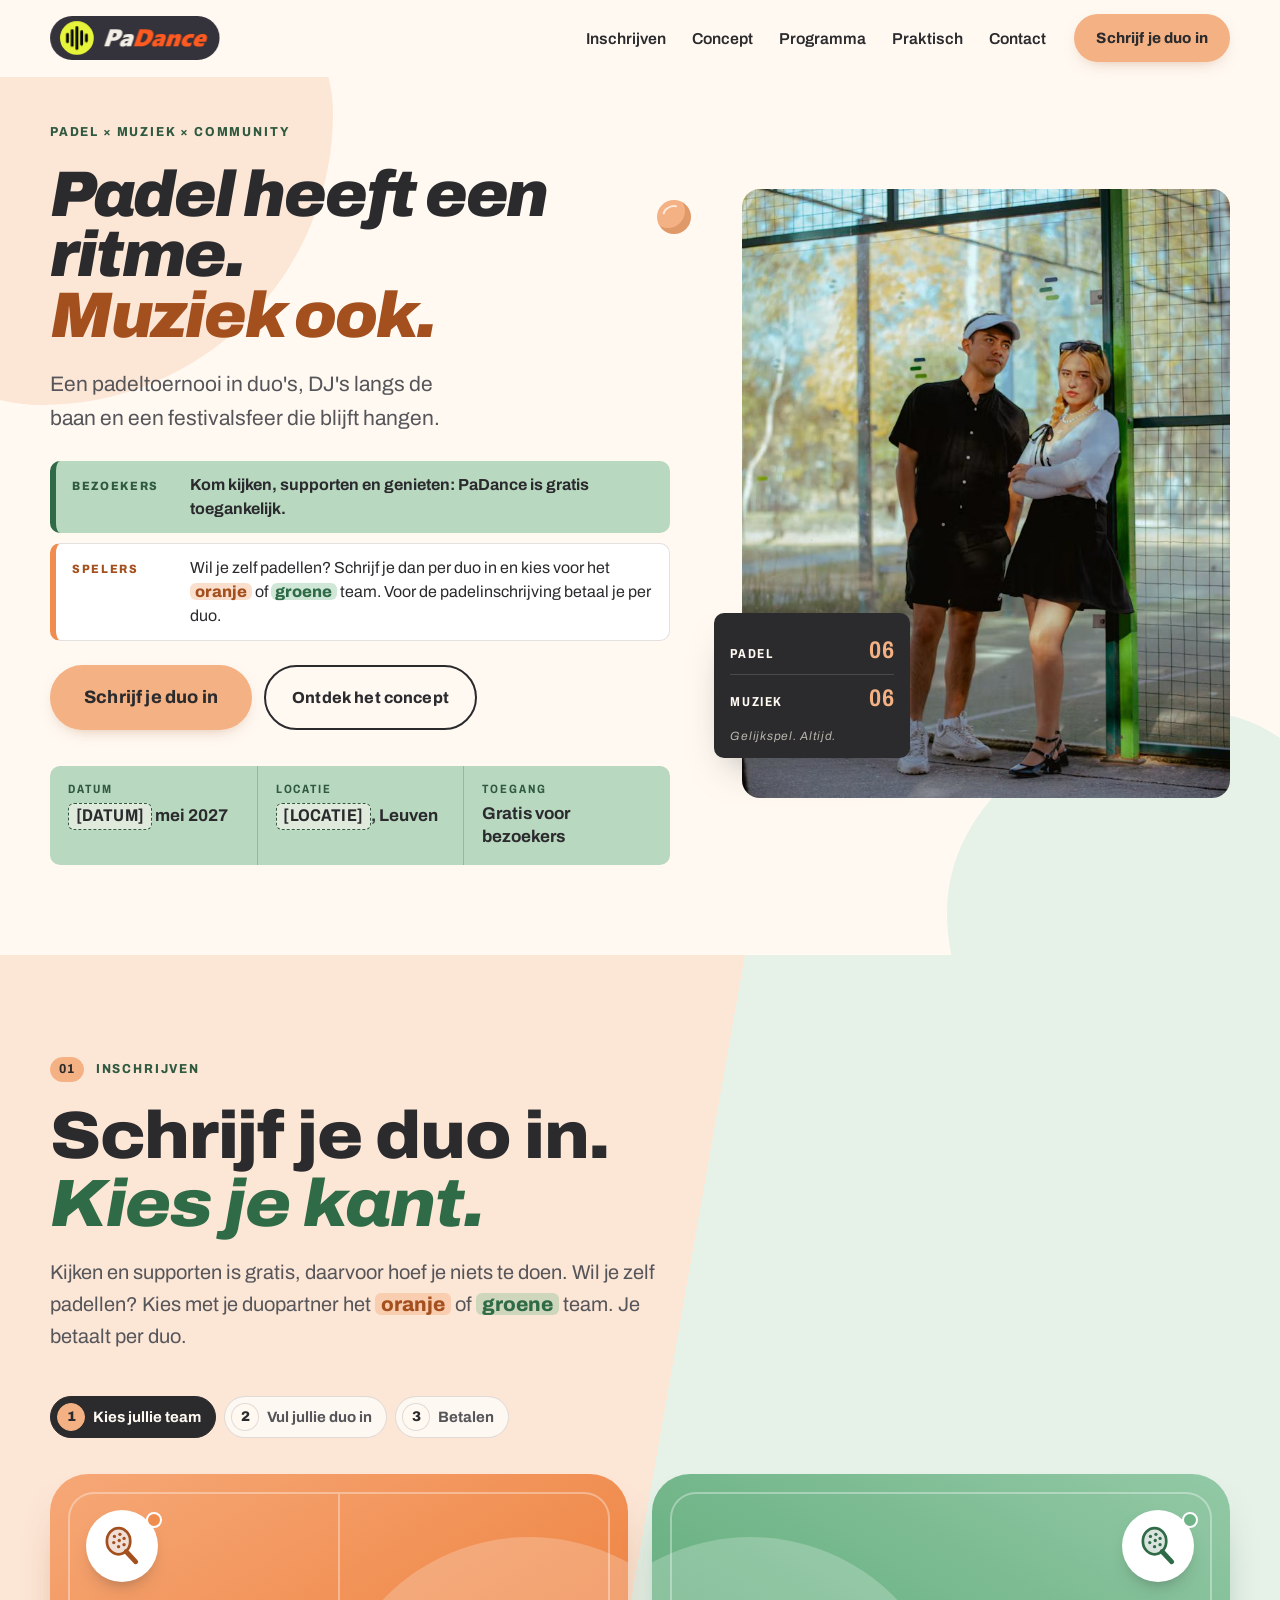
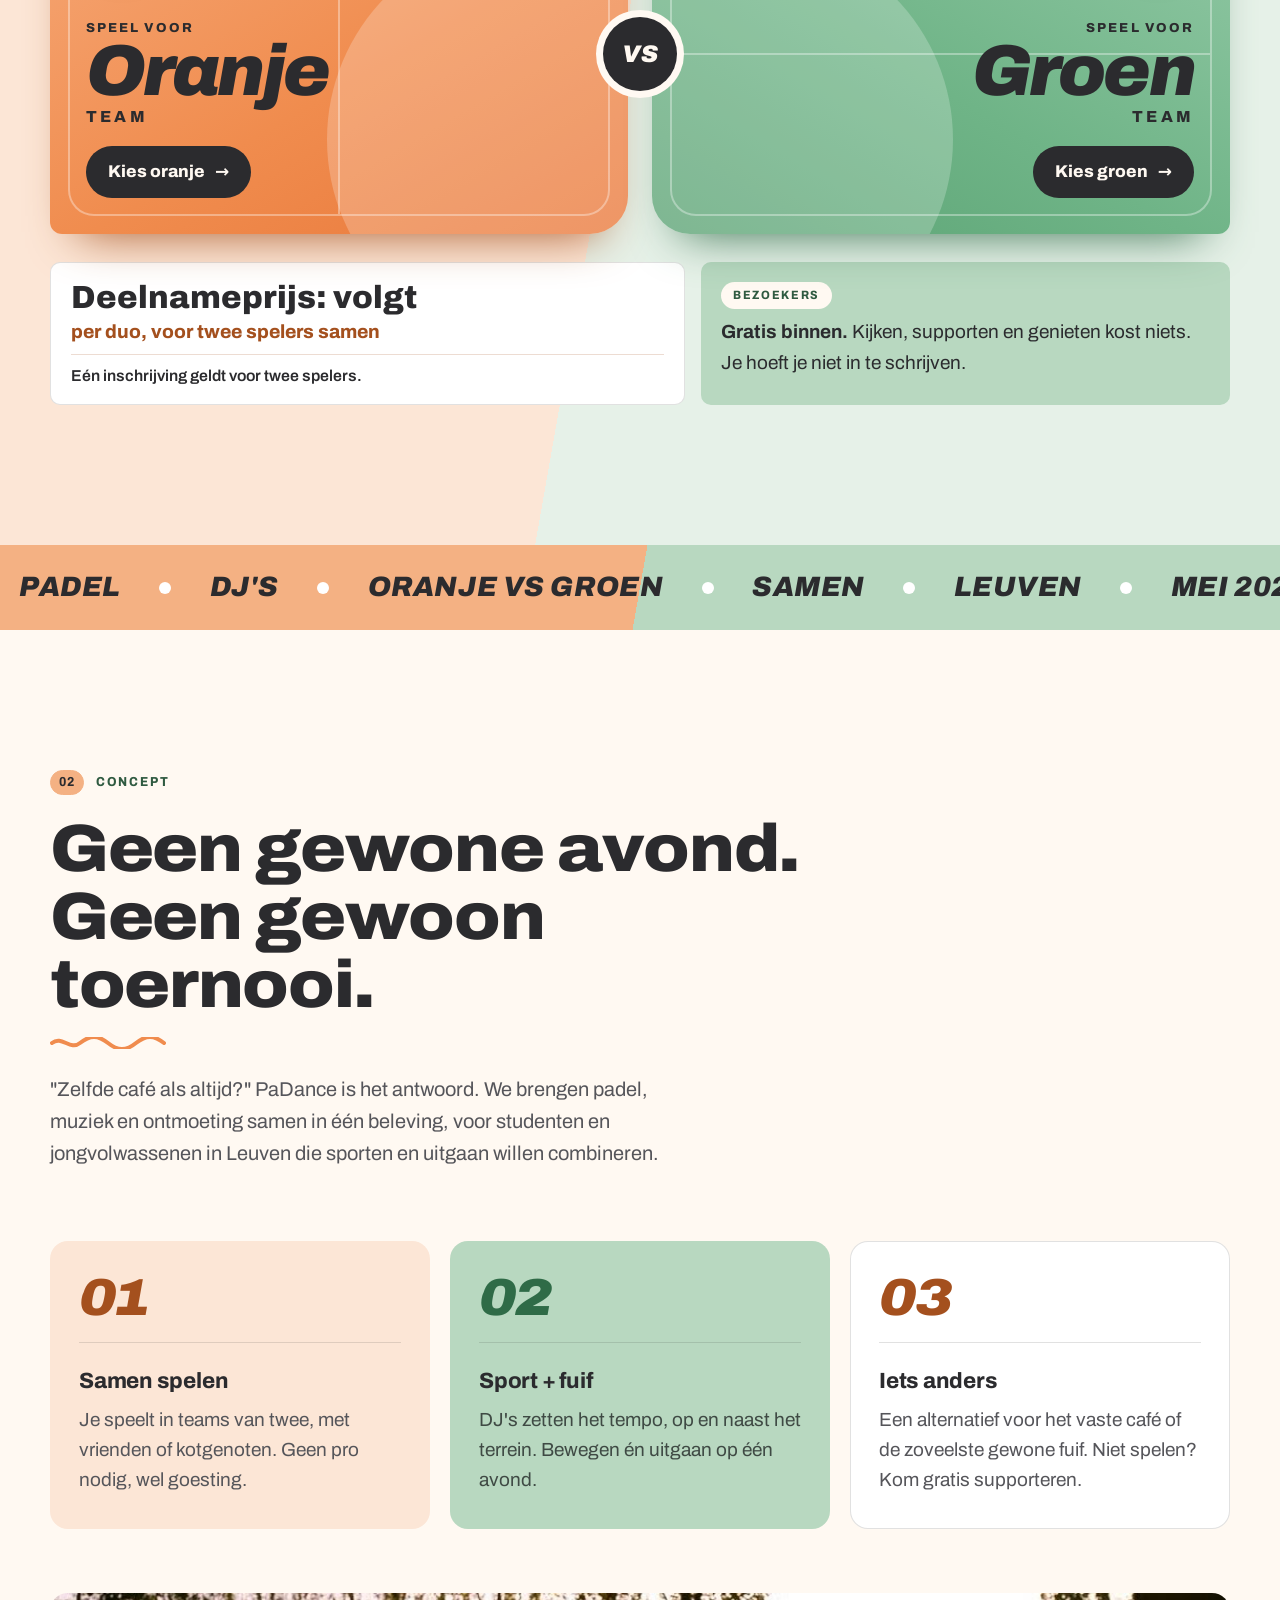
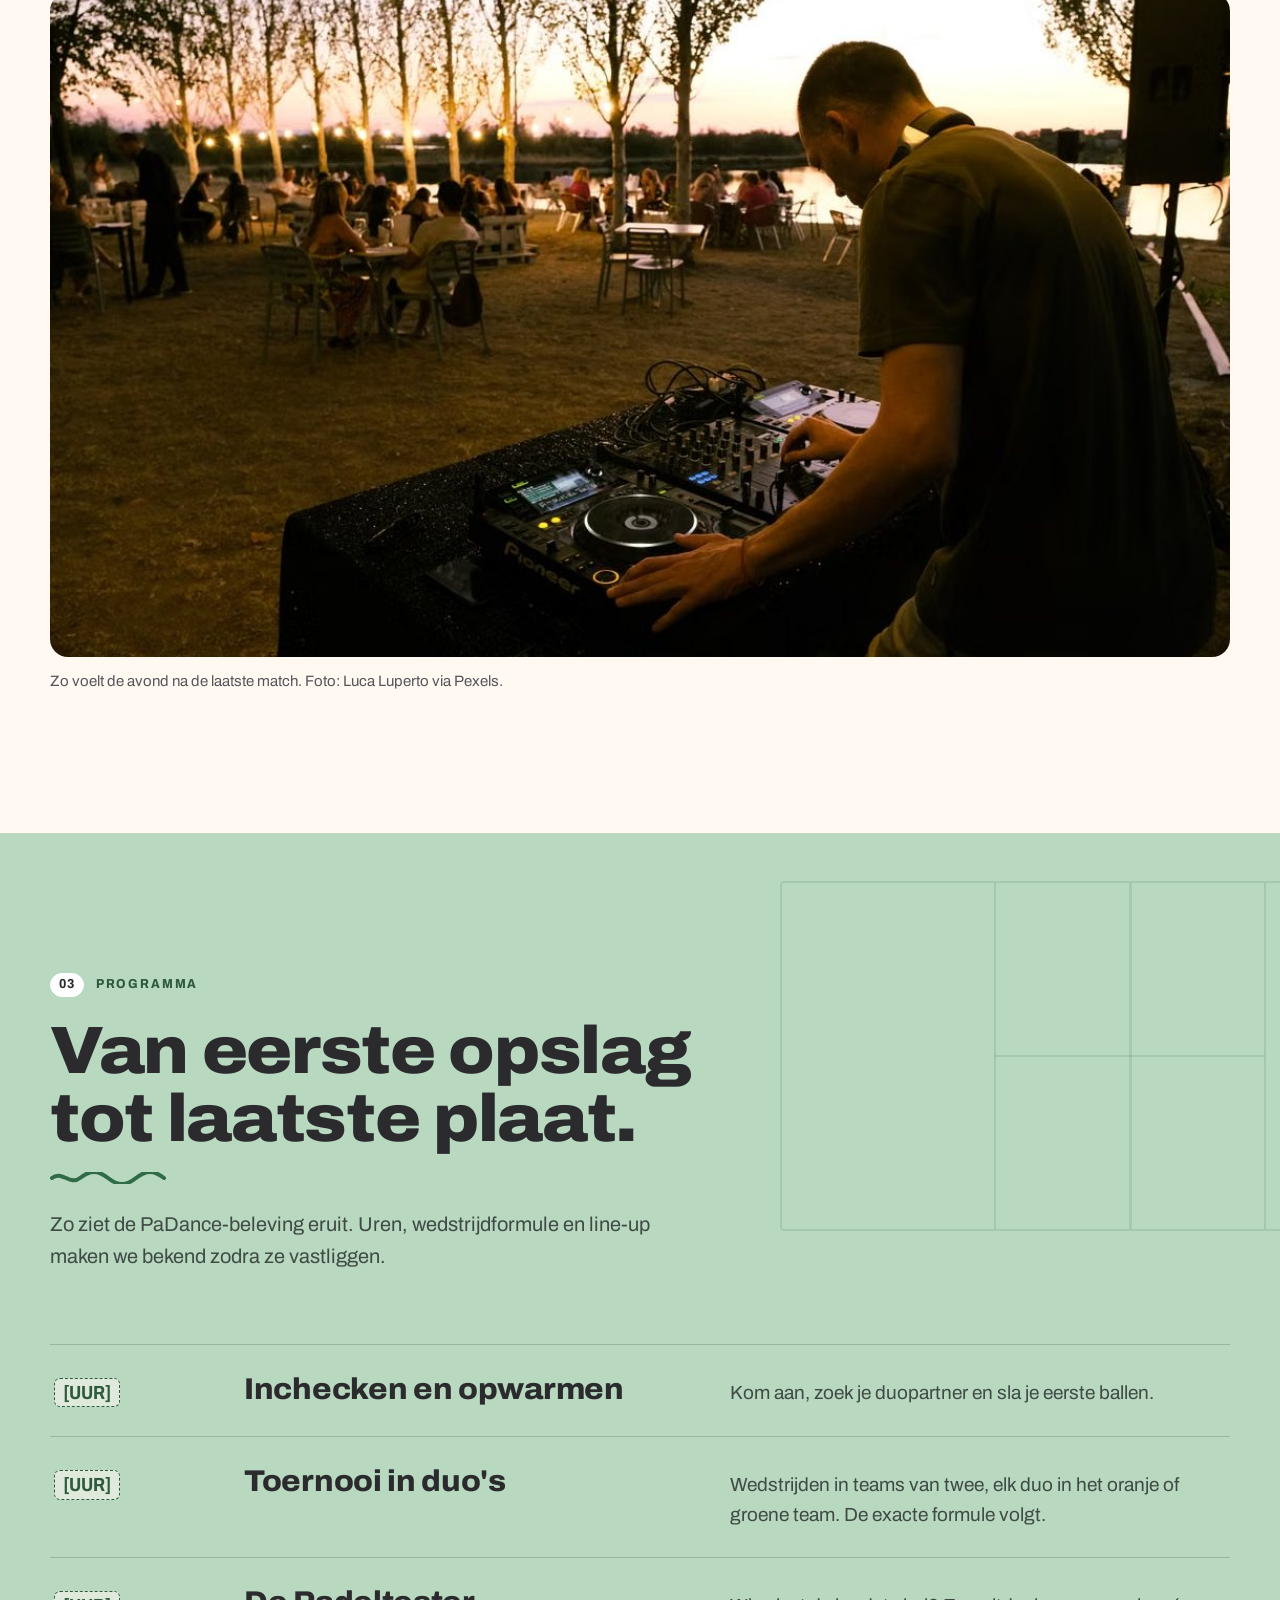
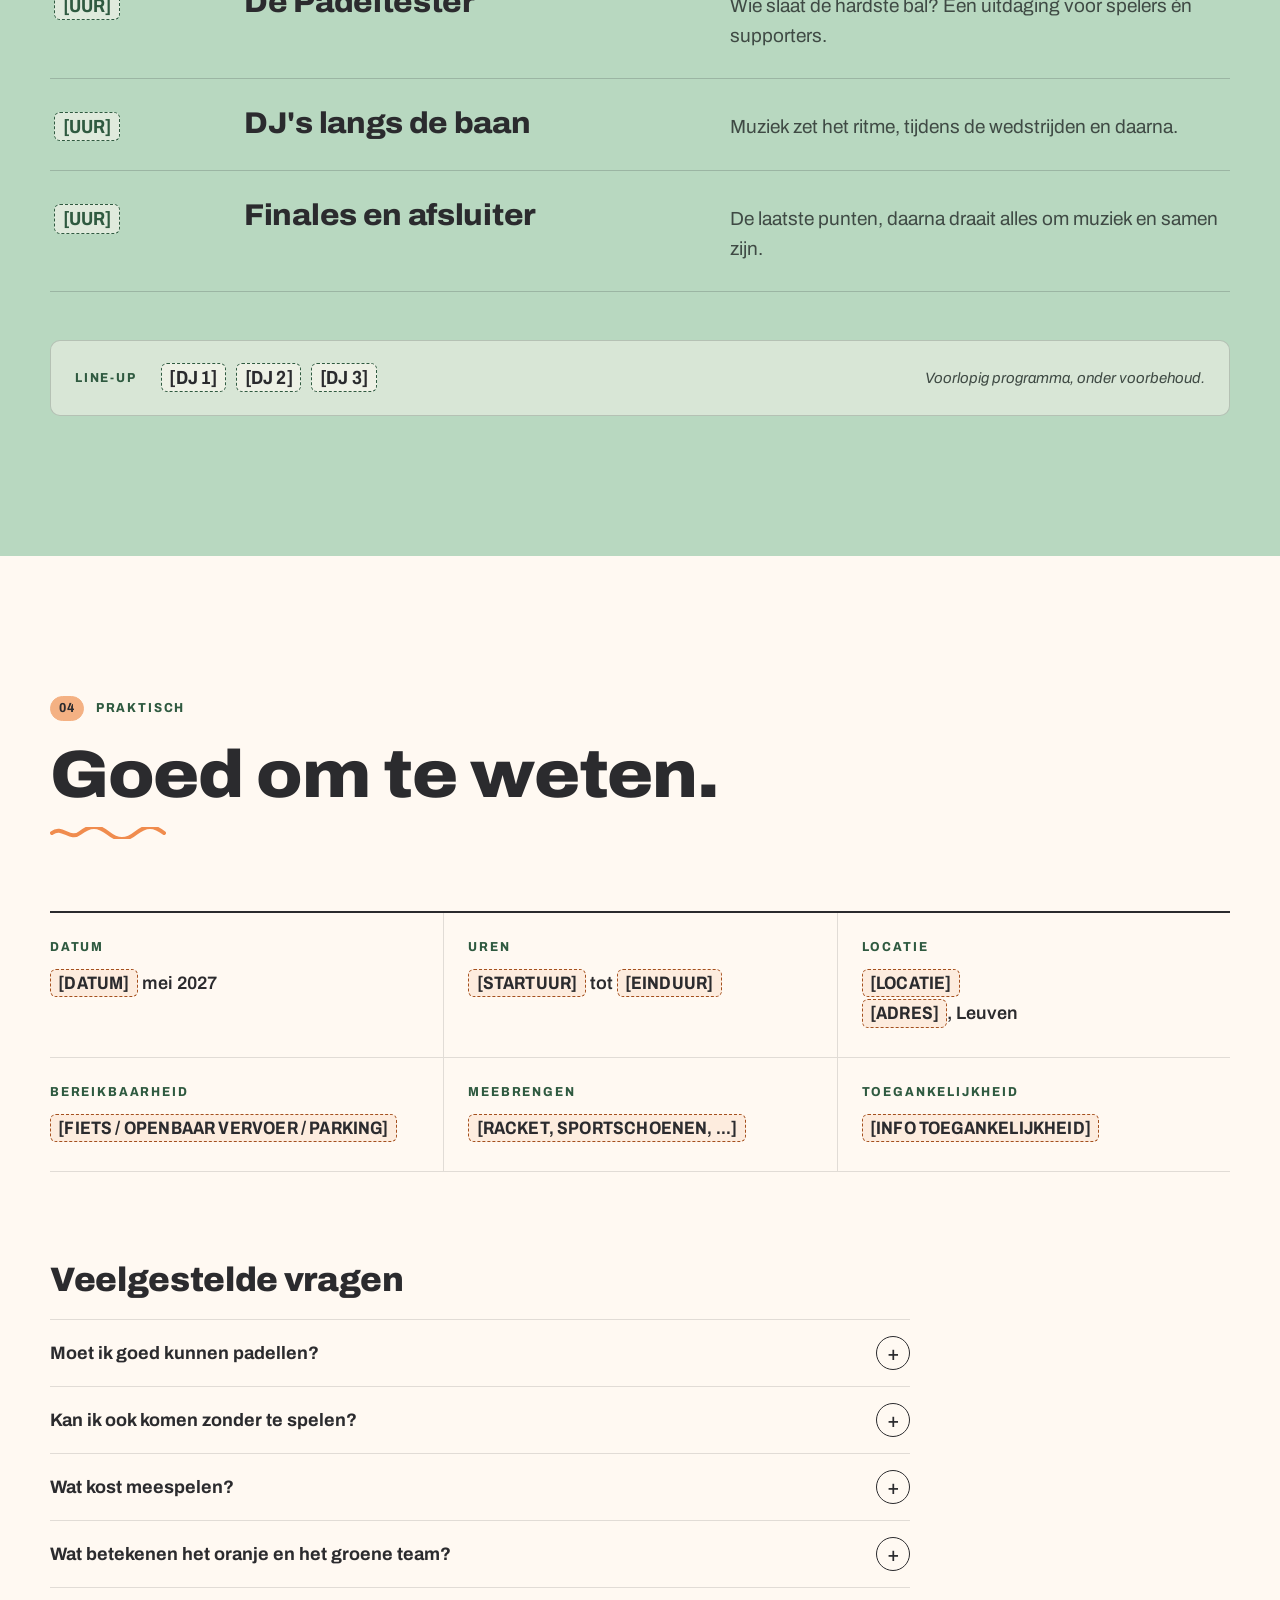
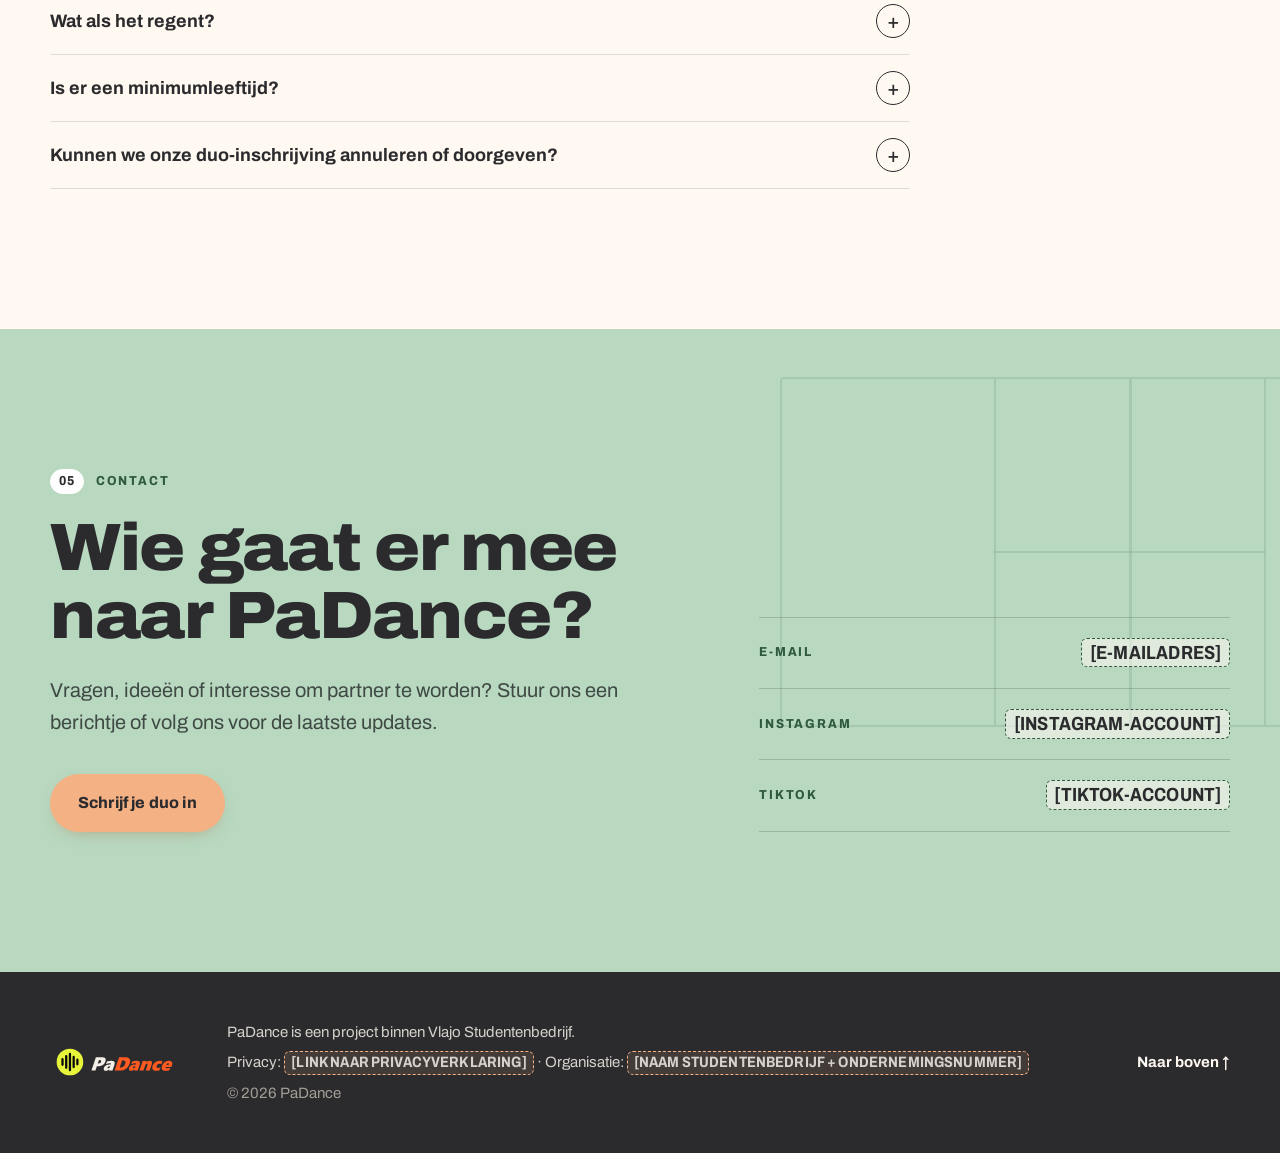
==== commit 0bdcbb73: "Add files via upload" ====
--- a/index.html
+++ b/index.html
@@ -6,7 +6,7 @@
 
   <!-- ===== Metadata: pas datum en locatie aan zodra ze bevestigd zijn ===== -->
   <title>PaDance · Padel × muziek in Leuven</title>
-  <meta name="description" content="PaDance combineert een padeltoernooi in duo's met DJ's en een festivalsfeer in Leuven. Gratis toegankelijk voor bezoekers. Zelf padellen? Schrijf je duo in voor het rode of blauwe team. Mei 2027.">
+  <meta name="description" content="PaDance combineert een padeltoernooi in duo's met DJ's en een festivalsfeer in Leuven. Gratis toegankelijk voor bezoekers. Zelf padellen? Schrijf je duo in voor het oranje of groene team. Mei 2027.">
   <link rel="canonical" href="https://padance.be/">
   <meta name="theme-color" content="#FFF9F2">
 
@@ -79,6 +79,12 @@
 
     <!-- ===================== HERO ===================== -->
     <section class="hero" aria-labelledby="hero-title">
+      <!-- Speelse vormen op de achtergrond (puur decoratief) -->
+      <div class="shapes" aria-hidden="true">
+        <span class="shape shape-a"></span>
+        <span class="shape shape-b"></span>
+        <span class="shape shape-ball"></span>
+      </div>
       <div class="wrap hero-grid">
         <div class="hero-copy">
           <p class="eyebrow">Padel × muziek × community</p>
@@ -98,7 +104,7 @@
             </li>
             <li class="access-item access-play">
               <span class="access-tag">Spelers</span>
-              <p>Wil je zelf padellen? Schrijf je dan per duo in en kies voor het rode of blauwe team. Voor de padelinschrijving betaal je per duo.</p>
+              <p>Wil je zelf padellen? Schrijf je dan per duo in en kies voor het <b class="tn tn-a">oranje</b> of <b class="tn tn-b">groene</b> team. Voor de padelinschrijving betaal je per duo.</p>
             </li>
           </ul>
 
@@ -141,94 +147,56 @@
       <div class="wrap">
         <header class="section-head">
           <p class="kicker"><span>01</span> Inschrijven</p>
-          <h2 id="inschrijven-title">Schrijf je duo in.</h2>
+          <h2 id="inschrijven-title">Schrijf je duo in.<br><span class="h-accent">Kies je kant.</span></h2>
           <p class="section-intro">
-            Kom je enkel kijken en supporten? Dan hoef je niets te doen: PaDance is gratis toegankelijk.
-            Wil je zelf padellen? Schrijf je hieronder in met je duopartner en kies het rode of blauwe team.
+            Kijken en supporten is gratis, daarvoor hoef je niets te doen. Wil je zelf padellen? Kies met je duopartner het
+            <b class="tn tn-a">oranje</b> of <b class="tn tn-b">groene</b> team. Je betaalt per duo.
           </p>
         </header>
 
-        <div class="register-grid">
-          <!-- Duo-inschrijving: werkt gratis via Netlify Forms zodra de site online staat.
-               Er is nog geen betaalstap gekoppeld. -->
-          <form class="duo-form" name="duo-inschrijving" method="POST" data-netlify="true" netlify-honeypot="bot-field">
-            <input type="hidden" name="form-name" value="duo-inschrijving">
-            <p class="hp" aria-hidden="true"><label>Laat dit leeg <input name="bot-field" tabindex="-1" autocomplete="off"></label></p>
-
-            <div class="price-line">
-              <!-- Prijs invullen in js/main.js (CONFIG.priceDuo). Zolang die leeg is, staat hier "volgt". -->
-              <p class="price">Deelnameprijs: <span data-price-duo>volgt</span></p>
-              <p class="price-per">per duo, voor twee spelers samen</p>
-              <p class="price-note">Eén inschrijving geldt voor twee spelers.</p>
-            </div>
-
-            <fieldset class="team-pick">
-              <legend>Kies jullie team <span class="req">(verplicht)</span></legend>
-              <div class="team-options">
-                <label class="team team-red">
-                  <input type="radio" name="team" value="Rood team" required>
-                  <span class="team-swatch" aria-hidden="true"></span>
-                  <span class="team-name">Rood team</span>
-                  <span class="team-check" aria-hidden="true">Gekozen</span>
-                </label>
-                <label class="team team-blue">
-                  <input type="radio" name="team" value="Blauw team" required>
-                  <span class="team-swatch" aria-hidden="true"></span>
-                  <span class="team-name">Blauw team</span>
-                  <span class="team-check" aria-hidden="true">Gekozen</span>
-                </label>
-              </div>
-            </fieldset>
-
-            <div class="form-cols">
-              <div class="field">
-                <label for="contact-naam">Naam contactpersoon</label>
-                <input id="contact-naam" name="contact_naam" type="text" autocomplete="name" required>
-              </div>
-              <div class="field">
-                <label for="contact-email">E-mailadres contactpersoon</label>
-                <input id="contact-email" name="contact_email" type="email" autocomplete="email" required placeholder="naam@voorbeeld.be">
-              </div>
-              <div class="field field-wide">
-                <label for="speler-2">Naam tweede speler</label>
-                <input id="speler-2" name="speler_2_naam" type="text" autocomplete="off" required>
-              </div>
-            </div>
-
-            <label class="consent">
-              <input type="checkbox" name="bevestiging_duo" value="ja" required>
-              <span>Ik bevestig dat deze inschrijving geldt voor twee spelers: mezelf en de tweede speler hierboven.</span>
-            </label>
-            <label class="consent">
-              <input type="checkbox" name="toestemming" value="ja" required>
-              <span>PaDance mag mij mailen over deze inschrijving. Meer info in de <a href="#privacy">privacyverklaring</a>.</span>
-            </label>
-
-            <button class="btn btn-primary btn-lg" type="submit">Schrijf ons duo in</button>
-            <p class="form-small">Hoe en wanneer je de deelnameprijs betaalt, laten we je per mail weten.</p>
-            <p class="form-status" role="status" aria-live="polite"></p>
-          </form>
-
-          <aside class="register-info" aria-label="Goed om te weten">
-            <div class="info-card info-free">
-              <p class="info-tag">Bezoekers</p>
-              <h3>Gratis binnen</h3>
-              <p>Kijken, supporten en genieten van de muziek kost niets. Je hoeft je niet in te schrijven.</p>
-            </div>
-            <div class="info-card">
-              <p class="info-tag">Spelers</p>
-              <h3>Per duo, één team</h3>
-              <p>Je schrijft je in met twee. Samen kiezen jullie voor het rode of het blauwe team. Rood en blauw zijn de twee kampen binnen de PaDance-spelbeleving.</p>
-            </div>
-          </aside>
+        <!-- Stap 1: team kiezen. Elke knop opent de inschrijfpagina met dat team al aangeduid. -->
+        <ol class="steps" aria-label="Zo schrijf je je duo in">
+          <li class="is-current"><span>1</span> Kies jullie team</li>
+          <li><span>2</span> Vul jullie duo in</li>
+          <li><span>3</span> Betalen</li>
+        </ol>
+
+        <div class="team-battle">
+          <a class="team-card team-card-a" href="inschrijven.html?team=oranje">
+            <span class="team-card-icon" aria-hidden="true"><svg viewBox="0 0 64 64" class="team-racket"><ellipse cx="27" cy="25" rx="17" ry="19" fill="currentColor" opacity=".18"/><ellipse cx="27" cy="25" rx="17" ry="19" fill="none" stroke="currentColor" stroke-width="4"/><g fill="currentColor"><circle cx="21" cy="18" r="2.4"/><circle cx="29" cy="15" r="2.4"/><circle cx="20" cy="27" r="2.4"/><circle cx="28" cy="24" r="2.4"/><circle cx="35" cy="21" r="2.4"/><circle cx="27" cy="33" r="2.4"/><circle cx="35" cy="30" r="2.4"/></g><path d="M38 40l14 15" stroke="currentColor" stroke-width="7" stroke-linecap="round"/></svg><span class="team-ball"></span></span>
+            <span class="team-card-label">Speel voor</span>
+            <span class="team-card-name">Oranje<small>team</small></span>
+            <span class="team-card-cta">Kies oranje <span aria-hidden="true">→</span></span>
+          </a>
+          <span class="battle-vs" aria-hidden="true">VS</span>
+          <a class="team-card team-card-b" href="inschrijven.html?team=groen">
+            <span class="team-card-icon" aria-hidden="true"><svg viewBox="0 0 64 64" class="team-racket"><ellipse cx="27" cy="25" rx="17" ry="19" fill="currentColor" opacity=".18"/><ellipse cx="27" cy="25" rx="17" ry="19" fill="none" stroke="currentColor" stroke-width="4"/><g fill="currentColor"><circle cx="21" cy="18" r="2.4"/><circle cx="29" cy="15" r="2.4"/><circle cx="20" cy="27" r="2.4"/><circle cx="28" cy="24" r="2.4"/><circle cx="35" cy="21" r="2.4"/><circle cx="27" cy="33" r="2.4"/><circle cx="35" cy="30" r="2.4"/></g><path d="M38 40l14 15" stroke="currentColor" stroke-width="7" stroke-linecap="round"/></svg><span class="team-ball"></span></span>
+            <span class="team-card-label">Speel voor</span>
+            <span class="team-card-name">Groen<small>team</small></span>
+            <span class="team-card-cta">Kies groen <span aria-hidden="true">→</span></span>
+          </a>
+        </div>
+
+        <div class="register-facts">
+          <div class="price-line">
+            <!-- Prijs invullen in js/main.js (CONFIG.priceDuo). Zolang die leeg is, staat hier "volgt". -->
+            <p class="price">Deelnameprijs: <span data-price-duo>volgt</span></p>
+            <p class="price-per">per duo, voor twee spelers samen</p>
+            <p class="price-note">Eén inschrijving geldt voor twee spelers.</p>
+          </div>
+          <div class="free-line">
+            <p class="info-tag">Bezoekers</p>
+            <p><strong>Gratis binnen.</strong> Kijken, supporten en genieten kost niets. Je hoeft je niet in te schrijven.</p>
+          </div>
         </div>
       </div>
     </section>
 
     <!-- Band met kernwoorden -->
     <div class="band" aria-hidden="true">
-      <div class="band-inner">
-        <span>Padel</span><i></i><span>DJ's</span><i></i><span>Samen</span><i></i><span>Leuven</span><i></i><span>Mei 2027</span>
+      <div class="band-track">
+        <div class="band-inner"><span>Padel</span><i></i><span>DJ's</span><i></i><span>Oranje vs groen</span><i></i><span>Samen</span><i></i><span>Leuven</span><i></i><span>Mei 2027</span><i></i></div>
+        <div class="band-inner"><span>Padel</span><i></i><span>DJ's</span><i></i><span>Oranje vs groen</span><i></i><span>Samen</span><i></i><span>Leuven</span><i></i><span>Mei 2027</span><i></i></div>
       </div>
     </div>
 
@@ -293,7 +261,7 @@
             <span class="t-time"><span class="ph ph-dark">[UUR]</span></span>
             <div class="t-body">
               <h3>Toernooi in duo's</h3>
-              <p>Wedstrijden in teams van twee, elk duo in het rode of blauwe team. De exacte formule volgt.</p>
+              <p>Wedstrijden in teams van twee, elk duo in het oranje of groene team. De exacte formule volgt.</p>
             </div>
           </li>
           <li>
@@ -381,8 +349,8 @@
             <p>Deelnameprijs: <span data-price-duo>volgt</span>. Die prijs geldt per duo, voor twee spelers samen. Alleen wie zelf padelt, betaalt. Bezoekers komen gratis binnen.</p>
           </details>
           <details>
-            <summary>Wat betekenen het rode en het blauwe team?</summary>
-            <p>Rood en blauw zijn de twee teams binnen de PaDance-spelbeleving. Elk duo kiest er precies één. Hoe de teams het tegen elkaar opnemen, maken we later bekend.</p>
+            <summary>Wat betekenen het oranje en het groene team?</summary>
+            <p>Oranje en groen zijn de twee teams binnen de PaDance-spelbeleving. Elk duo kiest er precies één. Hoe de teams het tegen elkaar opnemen, maken we later bekend.</p>
           </details>
           <details>
             <summary>Wat als het regent?</summary>
--- a/css/style.css
+++ b/css/style.css
@@ -1,6 +1,7 @@
 /* =========================================================
    PaDance landingspagina
-   Kleuren: merkkleuren PaDance + diep baangroen als basiskleur.
+   Kleuren: pasteloranje + zacht saliegroen op warm crème.
+   Speels thema: Oranje team tegen Groen team.
    ========================================================= */
 
 @font-face {
@@ -21,24 +22,31 @@
 }
 
 :root {
-  /* Merkkleuren (bevestigd, uit het logo) */
-  --lime: #E6F53A;
-  --orange: #FF5A1F;
-  --cream: #F4EFE6;
-  --ink: #08080B;
-  /* Uit de pitchdeck */
-  --orange-deep: #D9420F;
-  /* Aanvullend voor de site */
-  --green: #0E3B2E;        /* diep baangroen */
-  --green-2: #164A3A;
-  --green-line: rgba(244, 239, 230, .18);
-  --sand-2: #EAE2D3;       /* iets donkerder zand */
-  --paper: #FBF8F2;        /* kaarten */
-  --text: #16171A;
-  --muted: #4A4943;
-  --on-green: #F4EFE6;
-  --on-green-muted: #C8D3CB;
-  --line: rgba(8, 8, 11, .14);
+  /* Huisstijl site (pastel) */
+  --peach: #F4B183;        /* pasteloranje: knoppen, accenten */
+  --peach-hover: #F09D66;
+  --peach-soft: #FCE6D6;   /* lichte oranje vlakjes */
+  --peach-deep: #A4501E;   /* oranje TEKST op licht (contrast 5,4:1) */
+  --sage: #B8D8C0;         /* zacht saliegroen: vlakken */
+  --sage-soft: #E6F1E8;
+  --sage-deep: #2F5A40;    /* groene TEKST, ook leesbaar op saliegroen */
+  --cream: #FFF9F2;        /* achtergrond */
+  --paper: #FFFFFF;        /* kaarten en formulieren */
+  --charcoal: #2B2B2E;     /* donkere vlakken (footer, band) */
+  --ink: #2B2B2E;
+  --text: #2B2B2E;
+  --muted: #55555A;
+  --muted-on-sage: #3F4A44;
+  --line: rgba(43, 43, 46, .14);
+  --line-on-sage: rgba(43, 43, 46, .2);
+
+  /* Teams: sterkere tinten van de huisstijl, voor de "strijd" */
+  --team-a: #F08C4E;       /* Oranje team: vlak (donkere tekst erop, 5,8:1) */
+  --team-a-ink: #A4501E;   /* Oranje team: tekst op licht */
+  --team-b: #6FB487;       /* Groen team: vlak (donkere tekst erop, 5,8:1) */
+  --team-b-ink: #2F6B47;   /* Groen team: tekst op licht */
+
+  /* Logo: kleuren staan vast in de SVG's, niet aanpassen */
 
   --radius: 18px;
   --radius-sm: 10px;
@@ -82,12 +90,12 @@
 .wrap { width: min(100% - 2 * var(--gutter), var(--wrap)); margin-inline: auto; }
 
 :focus-visible {
-  outline: 3px solid var(--orange-deep);
+  outline: 3px solid var(--peach-deep);
   outline-offset: 3px;
   border-radius: 4px;
 }
-.section-green :focus-visible,
-.site-footer :focus-visible { outline-color: var(--lime); }
+.section-green :focus-visible { outline-color: var(--sage-deep); }
+.site-footer :focus-visible { outline-color: var(--peach); }
 
 .skip-link {
   position: absolute; left: 16px; top: -100px; z-index: 100;
@@ -100,9 +108,9 @@
 .ph {
   display: inline-block;
   padding: 0 .4em;
-  border: 1.5px dashed var(--orange-deep);
+  border: 1.5px dashed var(--peach-deep);
   border-radius: 6px;
-  background: rgba(255, 90, 31, .1);
+  background: rgba(244, 177, 131, .18);
   color: inherit;
   font-weight: 700;
   font-stretch: 85%;
@@ -110,10 +118,11 @@
   line-height: 1.45;
   white-space: normal;
 }
-.ph-dark, .section-green .ph, .site-footer .ph, .score-cell .ph {
-  border-color: var(--lime);
-  background: rgba(230, 245, 58, .12);
-}
+.ph-dark, .section-green .ph, .score-cell .ph {
+  border-color: var(--sage-deep);
+  background: rgba(255, 249, 242, .55);
+}
+.site-footer .ph { border-color: var(--peach); background: rgba(244, 177, 131, .12); }
 
 /* ---------- Knoppen ---------- */
 .btn {
@@ -125,20 +134,19 @@
   transition: background-color .15s ease, color .15s ease, border-color .15s ease, transform .15s ease;
 }
 .btn:active { transform: translateY(1px); }
-.btn-primary { background: var(--orange); color: var(--ink); }
-.btn-primary:hover { background: #FF7240; }
-.btn-dark { background: var(--green); color: var(--cream); }
-.btn-dark:hover { background: var(--green-2); }
+.btn-primary { background: var(--peach); color: var(--ink); box-shadow: 0 6px 18px -10px rgba(164, 80, 30, .55); }
+.btn-primary:hover { background: var(--peach-hover); }
 .btn-ghost { border-color: var(--ink); color: var(--ink); background: transparent; }
 .btn-ghost:hover { background: var(--ink); color: var(--cream); }
 .btn-sm { min-height: 44px; padding: 10px 20px; font-size: .9375rem; }
 .btn-block { width: 100%; }
+.btn-lg { min-height: 60px; padding: 16px 32px; font-size: 1.125rem; }
 .cta-row { display: flex; flex-wrap: wrap; gap: 12px; margin-top: 36px; }
 
 /* ---------- Header ---------- */
 .site-header {
   position: sticky; top: 0; z-index: 50;
-  background: rgba(244, 239, 230, .92);
+  background: rgba(255, 249, 242, .92);
   backdrop-filter: saturate(1.4) blur(10px);
   -webkit-backdrop-filter: saturate(1.4) blur(10px);
   border-bottom: 1px solid transparent;
@@ -156,7 +164,7 @@
   text-decoration: none; font-weight: 600; font-size: .9875rem;
   padding: 6px 0; border-bottom: 2px solid transparent;
 }
-.site-nav ul a:hover { border-bottom-color: var(--orange); }
+.site-nav ul a:hover { border-bottom-color: var(--peach); }
 
 .nav-toggle {
   display: none; align-items: center; gap: 10px;
@@ -190,7 +198,7 @@
     display: block; padding: 14px 0; font-size: 1.25rem; font-weight: 750;
     border-bottom: 1px solid var(--line);
   }
-  .site-nav ul a:hover { border-bottom-color: var(--line); color: var(--orange-deep); }
+  .site-nav ul a:hover { border-bottom-color: var(--line); color: var(--peach-deep); }
   /* Zonder JavaScript: menu gewoon onder het logo tonen */
   html:not(.js) .header-inner { flex-wrap: wrap; padding-block: 12px; }
   html:not(.js) .site-nav { flex-wrap: wrap; }
@@ -199,7 +207,29 @@
 }
 
 /* ---------- Hero ---------- */
-.hero { padding: clamp(40px, 7vw, 96px) 0 clamp(64px, 9vw, 120px); }
+.hero { position: relative; isolation: isolate; overflow: hidden; padding: clamp(24px, 3.5vw, 48px) 0 clamp(56px, 7vw, 96px); }
+
+/* Speelse vormen achter de hero */
+.shapes { position: absolute; inset: 0; z-index: -1; pointer-events: none; }
+.shape { position: absolute; display: block; }
+.shape-a {
+  width: clamp(260px, 38vw, 560px); aspect-ratio: 1; left: -12%; top: -18%;
+  background: var(--peach-soft); border-radius: 46% 54% 60% 40% / 52% 40% 60% 48%;
+}
+.shape-b {
+  width: clamp(240px, 34vw, 520px); aspect-ratio: 1; right: -8%; bottom: -22%;
+  background: var(--sage-soft); border-radius: 58% 42% 38% 62% / 46% 58% 42% 54%;
+}
+.shape-ball {
+  width: 34px; height: 34px; right: 46%; top: 14%;
+  border-radius: 50%; background: var(--peach);
+  box-shadow: inset -6px -6px 0 rgba(164, 80, 30, .25);
+}
+.shape-ball::before {
+  content: ""; position: absolute; inset: 5px; border-radius: 50%;
+  border: 2px solid rgba(255, 255, 255, .7); border-color: rgba(255, 255, 255, .7) transparent transparent transparent;
+  transform: rotate(-30deg);
+}
 .hero-grid {
   display: grid; gap: clamp(40px, 6vw, 72px);
   grid-template-columns: minmax(0, 1.12fr) minmax(0, .88fr);
@@ -207,30 +237,34 @@
 }
 .eyebrow, .kicker {
   font-size: .8125rem; font-weight: 750; font-stretch: 90%;
-  letter-spacing: .14em; text-transform: uppercase; color: var(--green);
+  letter-spacing: .14em; text-transform: uppercase; color: var(--sage-deep);
 }
 .hero-title {
   margin-top: 22px;
-  font-size: clamp(2.9rem, 5.6vw + .5rem, 5.6rem);
+  font-size: clamp(2.9rem, 4.4vw + .5rem, 4.75rem);
   font-weight: 900; font-style: italic; font-stretch: 100%;
   line-height: .94; letter-spacing: -.035em;
   color: var(--ink);
 }
-.hero-title .accent { display: block; color: var(--orange-deep); }
-.lead { margin-top: 28px; max-width: 34ch; font-size: clamp(1.125rem, .5vw + 1rem, 1.3125rem); color: var(--muted); }
+.hero-title .accent { display: block; color: var(--peach-deep); }
+.tn { font-weight: 800; padding: 0 .3em; border-radius: 6px; white-space: nowrap; }
+.tn-a { background: rgba(240, 140, 78, .28); color: var(--team-a-ink); }
+.tn-b { background: rgba(111, 180, 135, .32); color: var(--team-b-ink); }
+.h-accent { color: var(--team-b-ink); font-style: italic; }
+.lead { margin-top: 22px; max-width: 34ch; font-size: clamp(1.125rem, .5vw + 1rem, 1.3125rem); color: var(--muted); }
 
 /* Scorebord */
 .scoreboard {
   display: grid; grid-template-columns: repeat(3, minmax(0, 1fr));
   margin: 36px 0 0; max-width: 620px;
-  background: var(--green); color: var(--on-green);
+  background: var(--sage); color: var(--text);
   border-radius: var(--radius-sm); overflow: hidden;
 }
 .score-cell { padding: 14px 18px 16px; }
-.score-cell + .score-cell { border-left: 1px solid var(--green-line); }
+.score-cell + .score-cell { border-left: 1px solid var(--line-on-sage); }
 .score-cell dt {
   font-size: .75rem; font-weight: 700; font-stretch: 80%;
-  letter-spacing: .16em; text-transform: uppercase; color: var(--lime);
+  letter-spacing: .16em; text-transform: uppercase; color: var(--sage-deep);
 }
 .score-cell dd { margin: 4px 0 0; font-weight: 700; font-size: 1.0625rem; line-height: 1.35; font-variant-numeric: tabular-nums; }
 
@@ -239,14 +273,14 @@
 .hero-img {
   width: 100%; aspect-ratio: 4 / 5; object-fit: cover;
   border-radius: var(--radius);
-  background: var(--green);
+  background: var(--sage);
 }
 .mini-board {
   position: absolute; left: -28px; bottom: 40px;
   width: 196px; padding: 14px 16px 12px;
-  background: var(--ink); color: var(--cream);
+  background: var(--charcoal); color: var(--cream);
   border-radius: var(--radius-sm);
-  box-shadow: 0 20px 40px -20px rgba(8, 8, 11, .5);
+  box-shadow: 0 20px 40px -20px rgba(43, 43, 46, .5);
   font-stretch: 80%;
 }
 .mini-row {
@@ -254,20 +288,22 @@
   padding: 4px 0; font-weight: 700; text-transform: uppercase; letter-spacing: .12em; font-size: .8125rem;
 }
 .mini-row + .mini-row { border-top: 1px solid rgba(244, 239, 230, .16); }
-.mini-row b { color: var(--lime); font-size: 1.5rem; letter-spacing: .04em; font-variant-numeric: tabular-nums; }
+.mini-row b { color: var(--peach); font-size: 1.5rem; letter-spacing: .04em; font-variant-numeric: tabular-nums; }
 .mini-board p { margin-top: 6px; font-size: .75rem; color: #B7B3AA; letter-spacing: .06em; font-stretch: 100%; font-style: italic; }
 
 /* ---------- Band ---------- */
-.band { background: var(--ink); color: var(--cream); overflow: hidden; }
+.band {
+  overflow: hidden; color: var(--text);
+  background: linear-gradient(100deg, var(--peach) 0 50%, var(--sage) 50% 100%);
+}
+.band-track { display: flex; width: max-content; }
 .band-inner {
-  display: flex; align-items: center; justify-content: center; flex-wrap: wrap;
-  gap: 14px clamp(18px, 3vw, 40px);
-  padding: 22px var(--gutter);
+  display: flex; align-items: center; flex-shrink: 0;
+  gap: clamp(18px, 3vw, 40px); padding: 20px clamp(9px, 1.5vw, 20px);
   font-size: clamp(1.125rem, 1.6vw + .5rem, 1.75rem); font-weight: 850; font-style: italic;
-  text-transform: uppercase; letter-spacing: .02em;
-}
-.band-inner i { width: 12px; height: 12px; border-radius: 50%; background: var(--lime); flex-shrink: 0; }
-.band-inner span:nth-of-type(2n) { color: var(--orange); }
+  text-transform: uppercase; letter-spacing: .02em; white-space: nowrap;
+}
+.band-inner i { width: 12px; height: 12px; border-radius: 50%; background: var(--paper); flex-shrink: 0; }
 
 /* ---------- Secties ---------- */
 .section { padding: var(--space) 0; }
@@ -276,21 +312,29 @@
 .kicker span {
   display: inline-grid; place-items: center;
   min-width: 2.6em; height: 1.9em; padding: 0 .4em;
-  border: 1.5px solid currentColor; border-radius: 6px;
+  border: 1.5px solid currentColor; border-radius: 999px;
+  background: var(--peach); color: var(--ink); border-color: var(--peach);
   font-variant-numeric: tabular-nums; letter-spacing: .06em;
 }
+.section-green .kicker span { background: var(--paper); border-color: var(--paper); }
+/* Golflijntje onder de titels */
+.section-head h2::after {
+  content: ""; display: block; width: 120px; height: 12px; margin-top: 18px;
+  background: url("data:image/svg+xml,%3Csvg xmlns='http://www.w3.org/2000/svg' viewBox='0 0 120 12'%3E%3Cpath d='M2 6c10-8 18 8 28 0s18-8 28 0 18 8 28 0 18-8 28 0' fill='none' stroke='%23F08C4E' stroke-width='4' stroke-linecap='round'/%3E%3C/svg%3E") no-repeat;
+}
+.section-green .section-head h2::after { filter: hue-rotate(0deg); background-image: url("data:image/svg+xml,%3Csvg xmlns='http://www.w3.org/2000/svg' viewBox='0 0 120 12'%3E%3Cpath d='M2 6c10-8 18 8 28 0s18-8 28 0 18 8 28 0 18-8 28 0' fill='none' stroke='%232F6B47' stroke-width='4' stroke-linecap='round'/%3E%3C/svg%3E"); }
 .section-intro { margin-top: 24px; max-width: 58ch; color: var(--muted); font-size: clamp(1.0625rem, .4vw + 1rem, 1.25rem); }
 
 /* Groene secties met baanlijnen */
 .section-green {
   position: relative; isolation: isolate;
-  background: var(--green); color: var(--on-green);
+  background: var(--sage); color: var(--text);
   overflow: hidden;
 }
 .section-green::before,
 .section-court::before {
   /* omtrek van een padelbaan (bovenaanzicht), heel subtiel */
-  --court: rgba(244, 239, 230, .09);
+  --court: rgba(47, 90, 64, .12);
   content: ""; position: absolute; z-index: -1; pointer-events: none;
   width: 700px; height: 350px; right: -200px; top: 48px;
   border: 2px solid var(--court); border-radius: 4px;
@@ -300,9 +344,9 @@
     linear-gradient(var(--court), var(--court)) 69.5% 50% / 2px 100% no-repeat,
     linear-gradient(var(--court), var(--court)) center / 39% 2px no-repeat;
 }
-.section-green h2 { color: var(--cream); }
-.section-green .kicker { color: var(--lime); }
-.section-green .section-intro { color: var(--on-green-muted); }
+.section-green h2 { color: var(--text); }
+.section-green .kicker { color: var(--sage-deep); }
+.section-green .section-intro { color: var(--muted-on-sage); }
 
 /* Concept: pijlers */
 .pillars { display: grid; grid-template-columns: repeat(3, minmax(0, 1fr)); gap: 20px; }
@@ -316,7 +360,7 @@
 .pillar-no {
   display: block; margin-bottom: 44px;
   font-size: 3.25rem; line-height: 1; font-weight: 900; font-style: italic; font-stretch: 110%;
-  color: var(--green); letter-spacing: -.03em;
+  color: var(--peach-deep); letter-spacing: -.03em;
 }
 .pillar::after {
   /* netlijn-accent */
@@ -325,103 +369,342 @@
 }
 .pillar h3 { margin-bottom: 10px; }
 .pillar p { color: var(--muted); }
+.pillar:nth-child(1) { background: var(--peach-soft); border-color: transparent; }
+.pillar:nth-child(2) { background: var(--sage); border-color: transparent; }
+.pillar:nth-child(2) .pillar-no { color: var(--team-b-ink); }
+.pillar:nth-child(2) p { color: var(--muted-on-sage); }
+.pillar { transition: transform .25s cubic-bezier(.2, .8, .2, 1), box-shadow .25s ease; }
+.pillar:hover { transform: translateY(-4px) rotate(-.6deg); box-shadow: 0 18px 36px -24px rgba(43, 43, 46, .45); }
+.pillar:nth-child(2):hover { transform: translateY(-4px) rotate(.6deg); }
 
 .wide-figure { margin: clamp(40px, 6vw, 64px) 0 0; }
-.wide-figure img { width: 100%; aspect-ratio: 16 / 9; object-fit: cover; border-radius: var(--radius); background: var(--sand-2); }
+.wide-figure img { width: 100%; aspect-ratio: 16 / 9; object-fit: cover; border-radius: var(--radius); background: var(--sage-soft); }
 .wide-figure figcaption { margin-top: 12px; font-size: .9375rem; color: var(--muted); }
 
 /* Programma: tijdlijn als scorebord */
-.timeline { border-top: 1px solid var(--green-line); }
+.timeline { border-top: 1px solid var(--line-on-sage); }
 .timeline li {
+  transition: background-color .2s ease, padding .2s ease;
   display: grid; grid-template-columns: 170px minmax(0, 1fr);
   gap: 24px; align-items: baseline;
-  padding: 26px 0; border-bottom: 1px solid var(--green-line);
-}
-.t-time { font-weight: 800; font-stretch: 85%; color: var(--lime); font-variant-numeric: tabular-nums; letter-spacing: .04em; }
+  padding: 26px 0; border-bottom: 1px solid var(--line-on-sage);
+}
+.t-time { justify-self: start; padding: 2px 4px; font-weight: 800; font-stretch: 85%; color: var(--sage-deep); font-variant-numeric: tabular-nums; letter-spacing: .04em; }
 .t-body { display: grid; grid-template-columns: minmax(0, 1fr) minmax(0, 1.1fr); gap: 8px 32px; align-items: baseline; }
 .t-body h3 { font-size: clamp(1.375rem, 1.2vw + 1rem, 1.875rem); font-weight: 800; font-stretch: 105%; }
-.t-body p { color: var(--on-green-muted); }
+.t-body p { color: var(--muted-on-sage); }
 
 .lineup {
   display: flex; flex-wrap: wrap; align-items: center; gap: 16px 24px;
   margin-top: 48px; padding: 22px 24px;
-  border: 1px solid var(--green-line); border-radius: var(--radius-sm);
-}
-.lineup-label { font-size: .8125rem; font-weight: 750; letter-spacing: .14em; text-transform: uppercase; color: var(--lime); font-stretch: 90%; }
+  border: 1px solid var(--line-on-sage); border-radius: var(--radius-sm);
+  background: rgba(255, 249, 242, .45);
+}
+.lineup-label { font-size: .8125rem; font-weight: 750; letter-spacing: .14em; text-transform: uppercase; color: var(--sage-deep); font-stretch: 90%; }
 .lineup ul { display: flex; flex-wrap: wrap; gap: 10px; }
 .lineup li { font-weight: 700; }
-.lineup .note { margin-left: auto; font-size: .9375rem; color: var(--on-green-muted); font-style: italic; }
-
-/* Tickets */
-.section-court { background: var(--sand-2); position: relative; isolation: isolate; overflow: hidden; }
-.section-court::before { --court: rgba(14, 59, 46, .1); }
-.tickets { display: grid; grid-template-columns: repeat(2, minmax(0, 1fr)); gap: 24px; }
-.ticket {
-  display: flex; flex-direction: column;
+.lineup .note { margin-left: auto; font-size: .9375rem; color: var(--muted-on-sage); font-style: italic; }
+
+/* Inschrijven (duo's) */
+.section-court { background: var(--sage-soft); position: relative; isolation: isolate; overflow: hidden; }
+.register { background: linear-gradient(100deg, var(--peach-soft) 0 50%, var(--sage-soft) 50% 100%); }
+.register::before { display: none; }
+.register .section-head { max-width: 900px; }
+.register .section-head h2::after { display: none; }
+.register .section-intro { margin-top: 18px; }
+.register { padding-top: clamp(56px, 8vw, 104px); }
+.register:focus { outline: none; }
+.register .section-head { margin-bottom: clamp(28px, 4vw, 44px); }
+.register-grid { display: grid; grid-template-columns: minmax(0, 1.45fr) minmax(0, .85fr); gap: 24px; align-items: start; }
+
+.duo-form {
+  display: grid; gap: 22px;
+  padding: clamp(22px, 4vw, 40px);
   background: var(--paper); border-radius: var(--radius);
-  box-shadow: 0 1px 0 rgba(8, 8, 11, .06), 0 24px 48px -32px rgba(14, 59, 46, .45);
-}
-.ticket-top { padding: 30px 30px 26px; }
-.ticket-type {
-  display: inline-block; margin-bottom: 18px; padding: 4px 12px;
-  background: var(--green); color: var(--cream);
-  border-radius: 999px; font-size: .75rem; font-weight: 750; letter-spacing: .14em; text-transform: uppercase; font-stretch: 90%;
-}
-.ticket h3 { font-size: clamp(1.75rem, 1.6vw + 1rem, 2.25rem); font-weight: 850; font-stretch: 105%; }
-.ticket-sub { margin-top: 8px; color: var(--muted); }
-.ticket-bottom {
-  position: relative; margin-top: auto;
-  padding: 26px 30px 30px;
-  border-top: 2px dashed rgba(8, 8, 11, .16);
-}
-.ticket-bottom::before, .ticket-bottom::after {
-  /* ticket-inkepingen */
-  content: ""; position: absolute; top: -13px;
-  width: 24px; height: 24px; border-radius: 50%; background: var(--sand-2);
-}
-.ticket-bottom::before { left: -12px; }
-.ticket-bottom::after { right: -12px; }
-.price { font-size: 2rem; font-weight: 850; line-height: 1.2; }
-.price small { font-size: 1rem; font-weight: 600; color: var(--muted); }
-.ticket-incl { margin: 10px 0 24px; color: var(--muted); font-size: .9875rem; }
-
-/* Melding + interesseformulier */
-.notice {
-  display: grid; grid-template-columns: minmax(0, .9fr) minmax(0, 1.1fr); gap: 32px 48px;
-  margin-top: 32px; padding: clamp(26px, 4vw, 44px);
-  background: var(--cream);
-  border: 2px dashed var(--orange-deep); border-radius: var(--radius);
-  scroll-margin-top: 100px;
-}
-.notice:focus { outline: none; }
-.notice:target, .notice.is-highlighted { border-style: solid; box-shadow: 0 0 0 6px rgba(255, 90, 31, .18); }
-.notice-title { font-size: clamp(1.375rem, 1vw + 1rem, 1.75rem); font-weight: 850; line-height: 1.2; margin-bottom: 12px; }
-.notice-text p:not(.notice-title) { color: var(--muted); }
-
-.interest-form { display: grid; gap: 18px; align-content: start; }
+  border-top: 6px solid var(--peach);
+  box-shadow: 0 1px 0 rgba(43, 43, 46, .05), 0 24px 48px -32px rgba(47, 90, 64, .45);
+  transition: box-shadow .3s ease;
+}
+.duo-form.is-highlighted { box-shadow: 0 0 0 6px rgba(244, 177, 131, .45), 0 24px 48px -32px rgba(47, 90, 64, .45); }
+
+.price-line {
+  padding: 16px 20px; border-radius: var(--radius-sm);
+  background: var(--peach-soft);
+}
+.price { font-size: clamp(1.5rem, 1.5vw + 1rem, 2rem); font-weight: 850; line-height: 1.2; }
+.price-per { font-weight: 750; color: var(--peach-deep); }
+.price-note { margin-top: 6px; padding-top: 8px; border-top: 1px solid rgba(164, 80, 30, .2); font-size: .9875rem; font-weight: 600; }
+
+/* Teamkeuze: twee eilandjes, Oranje team tegen Groen team */
+.team-pick { border: 0; margin: 0; padding: 0; min-width: 0; }
+.team-pick legend { padding: 0; margin-bottom: 12px; font-weight: 800; font-size: 1.125rem; }
+.req { font-weight: 500; color: var(--muted); font-size: .875rem; }
+.team-options {
+  position: relative;
+  display: grid; grid-template-columns: minmax(0, 1fr) auto minmax(0, 1fr); align-items: center; gap: 10px;
+}
+.team {
+  --team: var(--team-a); --team-ink: var(--team-a-ink); --team-soft: rgba(240, 140, 78, .14);
+  position: relative; display: flex; flex-direction: column; align-items: center; justify-content: center; gap: 6px;
+  min-height: 190px; padding: 20px 14px 18px; text-align: center;
+  background: var(--team-soft);
+  border: 3px dashed color-mix(in srgb, var(--team) 70%, transparent);
+  border-radius: 46% 54% 50% 50% / 40% 44% 56% 60%;
+  cursor: pointer; user-select: none; -webkit-tap-highlight-color: transparent;
+  transition: transform .3s cubic-bezier(.2, .9, .3, 1.3), background-color .25s ease, border-color .25s ease, box-shadow .25s ease, opacity .25s ease, filter .25s ease;
+}
+.team-b {
+  --team: var(--team-b); --team-ink: var(--team-b-ink); --team-soft: rgba(111, 180, 135, .18);
+  border-radius: 54% 46% 56% 44% / 46% 56% 44% 54%;
+}
+.team input { position: absolute; left: 50%; bottom: 14px; width: 1px; height: 1px; opacity: 0; pointer-events: none; }
+.team-island {
+  position: relative; display: grid; place-items: center;
+  width: 78px; height: 78px; border-radius: 50%;
+  background: var(--paper); color: var(--team-ink);
+  box-shadow: 0 8px 18px -10px rgba(43, 43, 46, .45);
+  transition: transform .3s ease, background-color .25s ease;
+}
+.team-racket { width: 48px; height: 48px; }
+.team-ball {
+  position: absolute; right: -4px; top: 2px; width: 16px; height: 16px; border-radius: 50%;
+  background: var(--team); border: 2px solid var(--paper);
+}
+.team-name { margin-top: 6px; font-size: clamp(1.5rem, 1.6vw + 1rem, 2rem); font-weight: 900; font-style: italic; line-height: 1; color: var(--team-ink); letter-spacing: -.02em; }
+.team-name small { display: block; margin-top: 4px; font-size: .8125rem; font-style: normal; font-weight: 750; letter-spacing: .16em; text-transform: uppercase; }
+.team-check {
+  position: absolute; top: -10px; left: 50%;
+  display: inline-flex; align-items: center; gap: 6px;
+  padding: 5px 12px 5px 10px; border-radius: 999px;
+  background: var(--ink); color: var(--cream);
+  font-size: .75rem; font-weight: 800; letter-spacing: .08em; text-transform: uppercase; white-space: nowrap;
+  opacity: 0; transform: translate(-50%, 6px) scale(.8);
+  transition: opacity .2s ease, transform .3s cubic-bezier(.2, .9, .3, 1.4);
+}
+.team-check::before {
+  content: ""; width: 9px; height: 5px; margin-top: -3px;
+  border-left: 2px solid currentColor; border-bottom: 2px solid currentColor; transform: rotate(-45deg);
+}
+.team-vs {
+  display: grid; place-items: center; width: 52px; height: 52px; border-radius: 50%;
+  background: var(--ink); color: var(--cream);
+  font-weight: 900; font-style: italic; font-size: 1.0625rem; letter-spacing: .02em;
+  box-shadow: 0 0 0 5px var(--paper);
+  z-index: 1;
+}
+
+.team:hover { transform: translateY(-3px) rotate(-1.5deg); border-color: var(--team); }
+.team-b:hover { transform: translateY(-3px) rotate(1.5deg); }
+.team:has(input:focus-visible) { outline: 3px solid var(--ink); outline-offset: 4px; }
+
+/* Gekozen: volle teamkleur, groter, badge zichtbaar */
+.team:has(input:checked), .team.is-selected {
+  background: var(--team); border: 3px solid var(--ink);
+  box-shadow: 0 18px 34px -18px var(--team-ink), 0 0 0 6px color-mix(in srgb, var(--team) 30%, transparent);
+  transform: scale(1.04);
+}
+.team:has(input:checked) .team-name, .team.is-selected .team-name { color: var(--ink); }
+.team:has(input:checked) .team-check, .team.is-selected .team-check { opacity: 1; transform: translate(-50%, 0) scale(1); }
+.team:has(input:checked) .team-island, .team.is-selected .team-island { color: var(--ink); }
+/* Het andere team wordt rustiger zodra er gekozen is */
+.team-options:has(input:checked) .team:not(:has(input:checked)),
+.team-options.has-choice .team:not(.is-selected) { opacity: .62; filter: saturate(.6); transform: scale(.96); }
+.team-options:has(input:checked) .team:not(:has(input:checked)):hover,
+.team-options.has-choice .team:not(.is-selected):hover { opacity: .9; filter: none; }
+
+/* Melding als er nog geen team gekozen is */
+.team-error { display: none; margin-top: 12px; font-weight: 700; color: #A3260A; }
+.team-pick.is-invalid .team-error { display: block; }
+.team-pick.is-invalid .team { border-color: #A3260A; }
+
+.form-cols { display: grid; grid-template-columns: repeat(2, minmax(0, 1fr)); gap: 16px 18px; }
+.field-wide { grid-column: 1 / -1; }
 .hp { position: absolute; left: -9999px; }
-.field label, .field legend { display: block; margin-bottom: 6px; font-weight: 700; font-size: .9375rem; }
-.field input[type="email"] {
+.field label { display: block; margin-bottom: 6px; font-weight: 700; font-size: .9375rem; }
+.field input {
   width: 100%; min-height: 52px; padding: 12px 16px;
   font: inherit; color: var(--text);
-  background: #fff; border: 1.5px solid rgba(8, 8, 11, .35); border-radius: var(--radius-sm);
-}
-.field input[type="email"]:focus-visible { border-color: var(--green); outline-offset: 1px; }
-.choice { border: 0; margin: 0; padding: 0; display: flex; flex-wrap: wrap; gap: 8px 10px; }
-.choice legend { width: 100%; }
-.choice label {
+  background: #fff; border: 1.5px solid rgba(43, 43, 46, .35); border-radius: var(--radius-sm);
+}
+.field input:focus-visible { border-color: var(--sage-deep); outline-offset: 1px; }
+.consent { display: flex; gap: 12px; align-items: flex-start; font-size: .9375rem; color: var(--muted); cursor: pointer; }
+.consent input { width: 20px; height: 20px; accent-color: var(--sage-deep); margin: 3px 0 0; flex-shrink: 0; }
+.duo-form .btn { justify-self: start; }
+.form-small { margin-top: -10px; font-size: .9375rem; color: var(--muted); }
+.form-status { font-weight: 700; color: var(--sage-deep); min-height: 1.6em; }
+.form-status:empty { display: none; }
+.form-status.is-error { color: #A3260A; }
+
+.info-tag {
+  display: inline-block; margin-bottom: 10px; padding: 4px 12px;
+  background: var(--cream); color: var(--sage-deep); border-radius: 999px;
+  font-size: .75rem; font-weight: 750; letter-spacing: .14em; text-transform: uppercase; font-stretch: 90%;
+}
+
+/* Stappen 1-2-3 */
+.steps { display: flex; flex-wrap: wrap; gap: 8px; margin-bottom: clamp(24px, 3vw, 36px); counter-reset: none; }
+.steps li {
   display: inline-flex; align-items: center; gap: 8px;
-  min-height: 44px; padding: 8px 16px;
-  background: #fff; border: 1.5px solid rgba(8, 8, 11, .2); border-radius: 999px;
-  font-weight: 600; cursor: pointer;
-}
-.choice label:has(input:checked) { border-color: var(--green); background: rgba(14, 59, 46, .07); }
-.choice input, .consent input { width: 20px; height: 20px; accent-color: var(--green); margin: 0; flex-shrink: 0; }
-.consent { display: flex; gap: 12px; align-items: flex-start; font-size: .9375rem; color: var(--muted); cursor: pointer; }
-.consent input { margin-top: 3px; }
-.interest-form .btn { justify-self: start; }
-.form-status { font-weight: 700; color: var(--green); min-height: 1.6em; }
-.form-status.is-error { color: #A3260A; }
+  padding: 6px 14px 6px 6px; border-radius: 999px;
+  background: rgba(255, 255, 255, .7); border: 1px solid var(--line);
+  font-weight: 700; font-size: .9375rem; color: var(--muted);
+}
+.steps li span {
+  display: grid; place-items: center; width: 28px; height: 28px; border-radius: 50%;
+  background: var(--cream); border: 1.5px solid var(--line); color: var(--text); font-size: .875rem; font-weight: 850;
+}
+.steps li.is-current { background: var(--ink); color: var(--cream); border-color: var(--ink); }
+.steps li.is-current span { background: var(--peach); border-color: var(--peach); color: var(--ink); }
+.steps li.is-done span { background: var(--sage); border-color: var(--sage); }
+.steps li.is-done span { font-size: 0; }
+.steps li.is-done span::before { content: "✓"; font-size: .875rem; }
+
+/* Stap 1: twee grote teamknoppen met VS ertussen */
+.team-battle {
+  position: relative;
+  display: grid; grid-template-columns: minmax(0, 1fr) minmax(0, 1fr); gap: clamp(14px, 2vw, 24px);
+  border-radius: calc(var(--radius) + 8px);
+  transition: box-shadow .3s ease;
+}
+.team-battle.is-highlighted { box-shadow: 0 0 0 8px rgba(244, 177, 131, .45); }
+.team-card {
+  --team: var(--team-a); --team-ink: var(--team-a-ink);
+  --team-grad: linear-gradient(150deg, #F6A877 0%, #F08C4E 55%, #E9783A 100%);
+  position: relative; isolation: isolate; overflow: hidden;
+  display: flex; flex-direction: column; align-items: flex-start;
+  min-height: clamp(260px, 30vw, 360px); padding: clamp(22px, 3vw, 36px);
+  background: var(--team-grad); color: var(--ink); text-decoration: none;
+  border-radius: 38px 38px 38px 12px;
+  box-shadow: 0 26px 48px -28px var(--team-ink);
+  transition: transform .35s cubic-bezier(.2, .9, .3, 1.3), box-shadow .3s ease;
+}
+.team-card-b {
+  --team: var(--team-b); --team-ink: var(--team-b-ink);
+  --team-grad: linear-gradient(210deg, #93C9A6 0%, #6FB487 55%, #5AA273 100%);
+  align-items: flex-end; text-align: right;
+  border-radius: 38px 38px 12px 38px;
+}
+/* baanlijnen in de kaart */
+.team-card::before {
+  content: ""; position: absolute; inset: 18px; z-index: -1; pointer-events: none;
+  border: 2px solid rgba(255, 255, 255, .35); border-radius: 26px;
+  background: linear-gradient(rgba(255, 255, 255, .35), rgba(255, 255, 255, .35)) center / 2px 100% no-repeat;
+}
+.team-card-b::before { background: linear-gradient(rgba(255, 255, 255, .35), rgba(255, 255, 255, .35)) center / 100% 2px no-repeat; }
+/* grote zachte bol */
+.team-card::after {
+  content: ""; position: absolute; z-index: -1; width: 70%; aspect-ratio: 1; right: -18%; bottom: -30%;
+  border-radius: 50%; background: rgba(255, 255, 255, .22);
+  transition: transform .5s ease;
+}
+.team-card-b::after { right: auto; left: -18%; }
+.team-card-icon {
+  position: relative; display: grid; place-items: center;
+  width: 72px; height: 72px; border-radius: 50%; background: var(--paper); color: var(--team-ink);
+  box-shadow: 0 10px 20px -12px rgba(43, 43, 46, .6);
+}
+.team-card-icon .team-racket { width: 44px; height: 44px; }
+.team-card-icon .team-ball { background: var(--team); }
+.team-card-label { margin-top: auto; padding-top: 28px; font-size: .8125rem; font-weight: 800; letter-spacing: .16em; text-transform: uppercase; }
+.team-card-name {
+  font-size: clamp(2.75rem, 5vw + .5rem, 5rem); font-weight: 900; font-style: italic;
+  line-height: .9; letter-spacing: -.035em;
+}
+.team-card-name small {
+  display: block; margin-top: 6px; font-size: 1rem; font-style: normal; font-weight: 800; letter-spacing: .2em; text-transform: uppercase;
+}
+.team-card-cta {
+  display: inline-flex; align-items: center; gap: 10px; margin-top: 22px;
+  min-height: 52px; padding: 12px 22px; border-radius: 999px;
+  background: var(--ink); color: var(--cream); font-weight: 800; font-size: 1.0625rem;
+  transition: gap .2s ease, background-color .2s ease;
+}
+.team-card:hover { transform: translateY(-6px) rotate(-1.2deg); box-shadow: 0 34px 56px -28px var(--team-ink); }
+.team-card-b:hover { transform: translateY(-6px) rotate(1.2deg); }
+.team-card:hover::after { transform: scale(1.15); }
+.team-card:hover .team-card-cta { gap: 16px; }
+.team-card:focus-visible { outline: 4px solid var(--ink); outline-offset: 5px; }
+.battle-vs {
+  position: absolute; left: 50%; top: 50%; z-index: 2;
+  display: grid; place-items: center; width: 74px; height: 74px; margin: -37px 0 0 -37px; border-radius: 50%;
+  background: var(--ink); color: var(--cream);
+  font-size: 1.5rem; font-weight: 900; font-style: italic;
+  box-shadow: 0 0 0 7px var(--cream);
+  pointer-events: none;
+}
+
+.register-facts { display: grid; grid-template-columns: minmax(0, 1.2fr) minmax(0, 1fr); gap: 16px; margin-top: clamp(18px, 2.5vw, 28px); }
+.register-facts .price-line { background: var(--paper); border: 1px solid var(--line); }
+.free-line { padding: 16px 20px; border-radius: var(--radius-sm); background: var(--sage); color: var(--text); }
+.free-line .info-tag { margin-bottom: 8px; }
+
+/* Stap 2 en 3: eigen pagina's */
+.back-link { font-weight: 700; text-decoration: none; padding: 10px 0; }
+.back-link:hover { color: var(--peach-deep); }
+.flow-hero {
+  position: relative; isolation: isolate; overflow: hidden;
+  padding: clamp(28px, 5vw, 64px) 0 clamp(56px, 8vw, 96px);
+  background: linear-gradient(100deg, var(--peach-soft) 0 50%, var(--sage-soft) 50% 100%);
+  transition: background .4s ease;
+}
+[data-team="oranje"] .flow-hero { background: linear-gradient(160deg, var(--peach-soft) 0%, #F9D3B8 100%); }
+[data-team="groen"] .flow-hero { background: linear-gradient(160deg, var(--sage-soft) 0%, #CFE5D5 100%); }
+.flow-wrap { max-width: 820px; }
+.flow-title { font-size: clamp(2.5rem, 4vw + 1rem, 4rem); font-weight: 900; font-style: italic; letter-spacing: -.035em; line-height: .95; }
+.flow-intro { margin: 16px 0 clamp(24px, 3vw, 36px); max-width: 56ch; color: var(--muted); font-size: 1.125rem; }
+.flow-page .duo-form { border-top-color: var(--peach); }
+[data-team="groen"] .duo-form { border-top-color: var(--team-b); }
+[data-team="oranje"] .duo-form { border-top-color: var(--team-a); }
+[data-team="groen"] .btn-team { background: var(--team-b); }
+[data-team="groen"] .btn-team:hover { background: #5FA77A; }
+.btn-team { justify-self: stretch !important; }
+.btn-team:disabled { opacity: .6; cursor: wait; }
+
+.pay-card {
+  display: grid; gap: 20px; padding: clamp(22px, 4vw, 40px);
+  background: var(--paper); border-radius: var(--radius); border-top: 6px solid var(--peach);
+  box-shadow: 0 24px 48px -32px rgba(47, 90, 64, .45);
+}
+[data-team="groen"] .pay-card { border-top-color: var(--team-b); }
+.pay-team { display: flex; align-items: center; gap: 12px; font-size: 1.125rem; }
+.pay-team[hidden] { display: none; }
+.pay-team-dot { width: 28px; height: 28px; border-radius: 50%; background: var(--team-a); box-shadow: 0 0 0 4px var(--peach-soft); }
+[data-team="groen"] .pay-team-dot { background: var(--team-b); box-shadow: 0 0 0 4px var(--sage-soft); }
+.pay-notice { padding: 18px 20px; border: 2px dashed var(--peach-deep); border-radius: var(--radius-sm); }
+.pay-notice-title { font-weight: 850; font-size: 1.25rem; margin-bottom: 6px; }
+.pay-notice p:not(.pay-notice-title) { color: var(--muted); }
+.pay-method { margin-top: 10px; }
+.pay-card .cta-row { margin-top: 4px; }
+.site-footer-slim { padding: 32px 0; }
+
+/* Hero: bezoekers vs. spelers */
+.access { display: grid; gap: 10px; margin-top: 26px; max-width: 620px; }
+.access-item {
+  display: grid; grid-template-columns: 104px minmax(0, 1fr); gap: 4px 14px; align-items: baseline;
+  padding: 12px 16px; border-radius: var(--radius-sm);
+  font-size: 1rem; line-height: 1.5;
+}
+.access-free { background: var(--sage); border-left: 6px solid var(--team-b-ink); }
+.access-play { background: var(--paper); border: 1px solid var(--line); border-left: 6px solid var(--team-a); }
+.access-tag { font-size: .75rem; font-weight: 800; letter-spacing: .14em; text-transform: uppercase; font-stretch: 90%; color: var(--sage-deep); }
+.access-play .access-tag { color: var(--peach-deep); }
+.hero-cta { margin-top: 24px; }
+
+/* Vaste inschrijfknop op mobiel */
+.mobile-cta { display: none; }
+@media (max-width: 640px) {
+  .js .mobile-cta {
+    display: block; position: fixed; left: 0; right: 0; bottom: 0; z-index: 40;
+    padding: 10px 16px calc(10px + env(safe-area-inset-bottom));
+    background: rgba(255, 249, 242, .96); border-top: 1px solid var(--line);
+    box-shadow: 0 -12px 28px -18px rgba(43, 43, 46, .4);
+    transform: translateY(110%); transition: transform .25s ease; visibility: hidden;
+  }
+  .js .mobile-cta.is-shown { transform: none; visibility: visible; }
+  .mobile-cta .btn { min-height: 52px; }
+  .mobile-cta p { margin-top: 4px; text-align: center; font-size: .8125rem; font-weight: 600; color: var(--muted); }
+  .js .site-footer:not(.site-footer-slim) { padding-bottom: 120px; }
+}
 
 /* Praktisch */
 .facts {
@@ -430,7 +713,7 @@
 }
 .fact { padding: 24px 24px 28px 0; border-bottom: 1px solid var(--line); }
 .fact:not(:nth-child(3n + 1)) { padding-left: 24px; border-left: 1px solid var(--line); }
-.fact dt { font-size: .8125rem; font-weight: 750; letter-spacing: .14em; text-transform: uppercase; color: var(--green); font-stretch: 90%; }
+.fact dt { font-size: .8125rem; font-weight: 750; letter-spacing: .14em; text-transform: uppercase; color: var(--sage-deep); font-stretch: 90%; }
 .fact dd { margin: 10px 0 0; font-size: 1.125rem; font-weight: 600; line-height: 1.7; }
 
 .faq { margin-top: clamp(56px, 7vw, 88px); max-width: 860px; }
@@ -454,24 +737,24 @@
 
 /* Contact */
 .contact-grid { display: grid; grid-template-columns: minmax(0, 1.15fr) minmax(0, .85fr); gap: 48px 72px; align-items: end; }
-.contact-list { border-top: 1px solid var(--green-line); }
+.contact-list { border-top: 1px solid var(--line-on-sage); }
 .contact-list li {
   display: flex; flex-wrap: wrap; justify-content: space-between; align-items: center; gap: 6px 20px;
-  padding: 20px 0; border-bottom: 1px solid var(--green-line);
-}
-.c-label { font-size: .8125rem; font-weight: 750; letter-spacing: .14em; text-transform: uppercase; color: var(--lime); font-stretch: 90%; }
-.contact-list a { font-weight: 700; font-size: 1.125rem; text-decoration-color: var(--orange); text-decoration-thickness: 2px; }
-.contact-list a:hover { color: var(--lime); }
+  padding: 20px 0; border-bottom: 1px solid var(--line-on-sage);
+}
+.c-label { font-size: .8125rem; font-weight: 750; letter-spacing: .14em; text-transform: uppercase; color: var(--sage-deep); font-stretch: 90%; }
+.contact-list a { font-weight: 700; font-size: 1.125rem; text-decoration-color: var(--peach-deep); text-decoration-thickness: 2px; }
+.contact-list a:hover { color: var(--peach-deep); }
 .c-value { font-weight: 700; }
 
 /* Footer */
-.site-footer { background: var(--ink); color: #CFCAC0; padding: 48px 0; font-size: .9375rem; }
+.site-footer { background: var(--charcoal); color: #D6D2CB; padding: 48px 0; font-size: .9375rem; }
 .footer-inner { display: grid; grid-template-columns: auto 1fr auto; gap: 24px 48px; align-items: center; }
 .footer-logo { height: 40px; width: auto; }
 .footer-text { display: grid; gap: 6px; }
 .footer-small { color: #A39E95; }
 .to-top { color: var(--cream); font-weight: 700; text-decoration: none; padding: 10px 0; }
-.to-top:hover { color: var(--lime); }
+.to-top:hover { color: var(--peach); }
 
 /* ---------- Responsive ---------- */
 @media (max-width: 960px) {
@@ -484,7 +767,7 @@
   .pillar-no { grid-row: span 2; margin: 0; font-size: 2.75rem; }
   .pillar::after { display: none; }
   .t-body { grid-template-columns: 1fr; }
-  .notice { grid-template-columns: 1fr; }
+  .register-facts { grid-template-columns: 1fr; }
   .facts { grid-template-columns: repeat(2, minmax(0, 1fr)); }
   .fact, .fact:not(:nth-child(3n + 1)) { padding: 22px 20px 24px 0; border-left: 0; }
   .fact:nth-child(2n) { padding-left: 20px; border-left: 1px solid var(--line); }
@@ -496,13 +779,35 @@
   .hero { padding-top: 28px; }
   .scoreboard { grid-template-columns: 1fr; }
   .score-cell { display: flex; justify-content: space-between; align-items: baseline; gap: 16px; padding: 12px 16px; }
-  .score-cell + .score-cell { border-left: 0; border-top: 1px solid var(--green-line); }
+  .score-cell + .score-cell { border-left: 0; border-top: 1px solid var(--line-on-sage); }
   .score-cell dd { margin: 0; text-align: right; }
   .cta-row .btn { flex: 1 1 100%; }
   .hero-img { aspect-ratio: 1 / 1; }
   .mini-board { width: 168px; right: 12px; }
-  .tickets { grid-template-columns: 1fr; }
-  .ticket-top, .ticket-bottom { padding-inline: 22px; }
+  .form-cols { grid-template-columns: 1fr; }
+  .team-battle { grid-template-columns: 1fr; gap: 14px; }
+  .team-card { min-height: 0; padding: 22px 22px 22px; display: grid; grid-template-columns: auto 1fr; column-gap: 16px; align-items: center; text-align: left; }
+  .team-card-b { text-align: left; }
+  .team-card-icon { width: 60px; height: 60px; grid-row: span 2; }
+  .team-card-icon .team-racket { width: 36px; height: 36px; }
+  .team-card-label { margin: 0; padding: 0; }
+  .team-card-name { font-size: 2.5rem; }
+  .team-card-name small { display: inline; margin-left: 8px; font-size: .8125rem; }
+  .team-card-cta { grid-column: 1 / -1; justify-content: center; margin-top: 16px; }
+  .battle-vs { width: 52px; height: 52px; margin: -26px 0 0 -26px; font-size: 1.0625rem; left: auto; right: 22px; }
+  .steps li { font-size: .8125rem; padding-right: 10px; }
+  .back-link { font-size: .9375rem; }
+  .team-options { gap: 4px; }
+  .team { min-height: 168px; padding: 18px 8px 16px; }
+  .team-island { width: 64px; height: 64px; }
+  .team-racket { width: 40px; height: 40px; }
+  .team-vs { width: 40px; height: 40px; font-size: .875rem; margin-inline: -10px; }
+  .team-check { font-size: .6875rem; padding: 4px 10px 4px 8px; }
+  .shape-ball { right: 10%; top: 3%; width: 26px; height: 26px; }
+  .duo-form .btn { justify-self: stretch; }
+  .access-item { grid-template-columns: 1fr; padding: 10px 14px; }
+  .hero-title { font-size: clamp(2.4rem, 9vw, 2.9rem); margin-top: 14px; }
+  .lead { margin-top: 18px; }
   .timeline li { grid-template-columns: 1fr; gap: 10px; padding: 22px 0; }
   .lineup .note { margin-left: 0; width: 100%; }
   .facts { grid-template-columns: 1fr; }
@@ -532,6 +837,23 @@
   .brand:hover .brand-bars rect:nth-child(4), .brand:focus-visible .brand-bars rect:nth-child(4) { animation-delay: -.65s; }
   .brand:hover .brand-bars rect:nth-child(5), .brand:focus-visible .brand-bars rect:nth-child(5) { animation-delay: -.35s; }
 
+  /* Hero: vormen deinen zacht, balletje stuitert */
+  .shape-a { animation: pd-float 14s ease-in-out infinite; }
+  .shape-b { animation: pd-float 17s ease-in-out infinite reverse; }
+  .shape-ball { animation: pd-bounce 2.4s cubic-bezier(.5, 0, .5, 1) infinite; }
+
+  /* Band loopt als een lichtkrant */
+  .band-track { animation: pd-marquee 32s linear infinite; }
+
+  /* Teamkeuze: eiland "springt" bij kiezen, het racket zwaait */
+  .team:has(input:checked), .team.is-selected { animation: pd-pick .5s cubic-bezier(.2, .9, .3, 1.3); }
+  .team:has(input:checked) .team-racket, .team.is-selected .team-racket { animation: pd-swing .7s ease; }
+  .team-vs, .battle-vs { animation: pd-pulse 2.8s ease-in-out infinite; }
+  .team-card-icon .team-racket { animation: pd-sway 3.2s ease-in-out infinite; transform-origin: 60% 70%; }
+  .team-card-b .team-card-icon .team-racket { animation-delay: -1.6s; }
+  .team-card:hover .team-racket { animation: pd-swing .7s ease; }
+  .team-pick.is-invalid .team-options { animation: pd-shake .45s ease; }
+
   /* Scroll: blokken schuiven rustig omhoog zodra ze in beeld komen */
   .reveal-on .reveal { opacity: 0; transform: translateY(28px); }
   .reveal-on .reveal.is-visible {
@@ -541,6 +863,44 @@
   }
 }
 
+@keyframes pd-float {
+  0%, 100% { transform: translate(0, 0) rotate(0); }
+  50%      { transform: translate(18px, 14px) rotate(8deg); }
+}
+@keyframes pd-bounce {
+  0%, 100% { transform: translateY(0); }
+  50%      { transform: translateY(46px); }
+}
+@keyframes pd-marquee {
+  from { transform: translateX(0); }
+  to   { transform: translateX(-50%); }
+}
+@keyframes pd-pick {
+  0%   { transform: scale(.96); }
+  55%  { transform: scale(1.09) rotate(-1deg); }
+  100% { transform: scale(1.04); }
+}
+@keyframes pd-swing {
+  0%   { transform: rotate(0); }
+  35%  { transform: rotate(-24deg); }
+  70%  { transform: rotate(10deg); }
+  100% { transform: rotate(0); }
+}
+@keyframes pd-sway {
+  0%, 100% { transform: rotate(-6deg); }
+  50%      { transform: rotate(8deg); }
+}
+@keyframes pd-pulse {
+  0%, 100% { transform: scale(1); }
+  50%      { transform: scale(1.08); }
+}
+@keyframes pd-shake {
+  0%, 100% { transform: translateX(0); }
+  20% { transform: translateX(-8px); }
+  40% { transform: translateX(8px); }
+  60% { transform: translateX(-5px); }
+  80% { transform: translateX(5px); }
+}
 @keyframes pd-fade {
   from { opacity: 0; }
   to   { opacity: 1; }
@@ -570,6 +930,6 @@
 }
 
 @media print {
-  .site-header, .band, .interest-form, .nav-toggle { display: none !important; }
+  .site-header, .band, .duo-form, .nav-toggle, .mobile-cta { display: none !important; }
   body { background: #fff; }
 }
